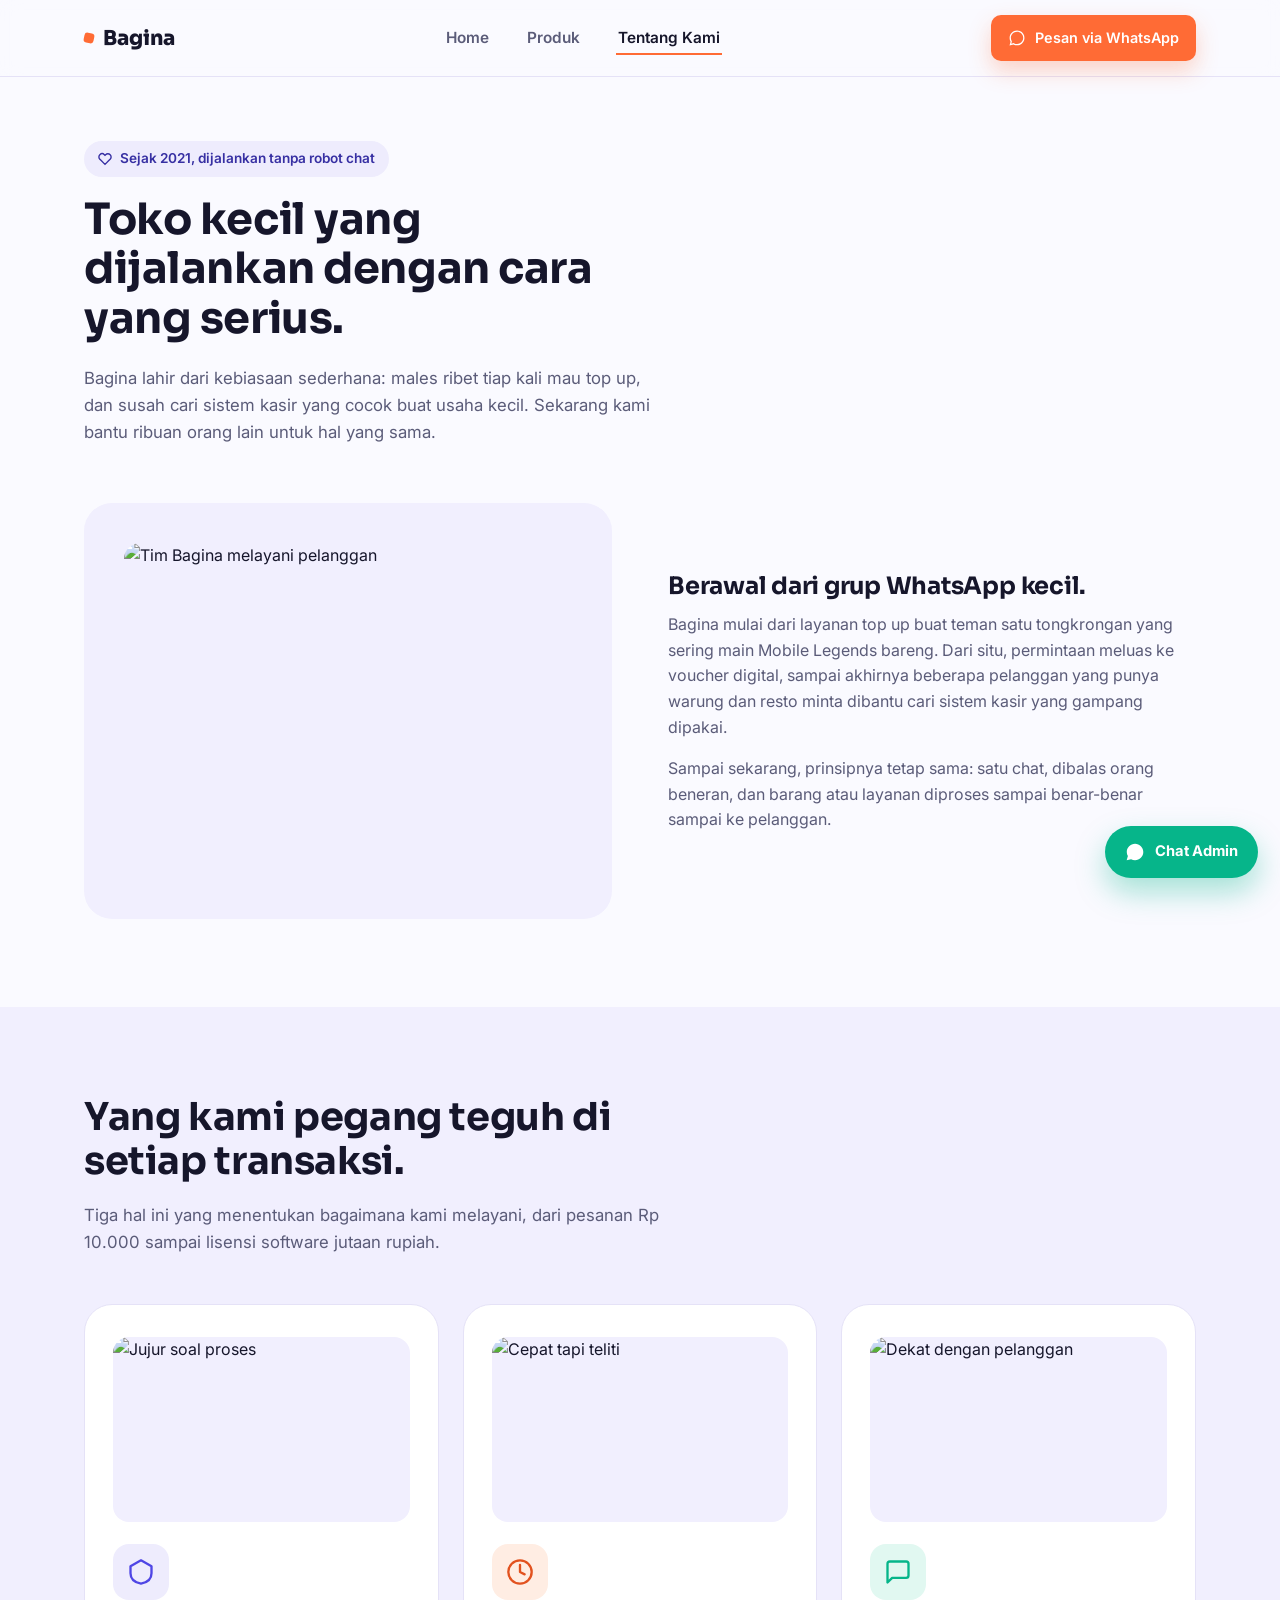
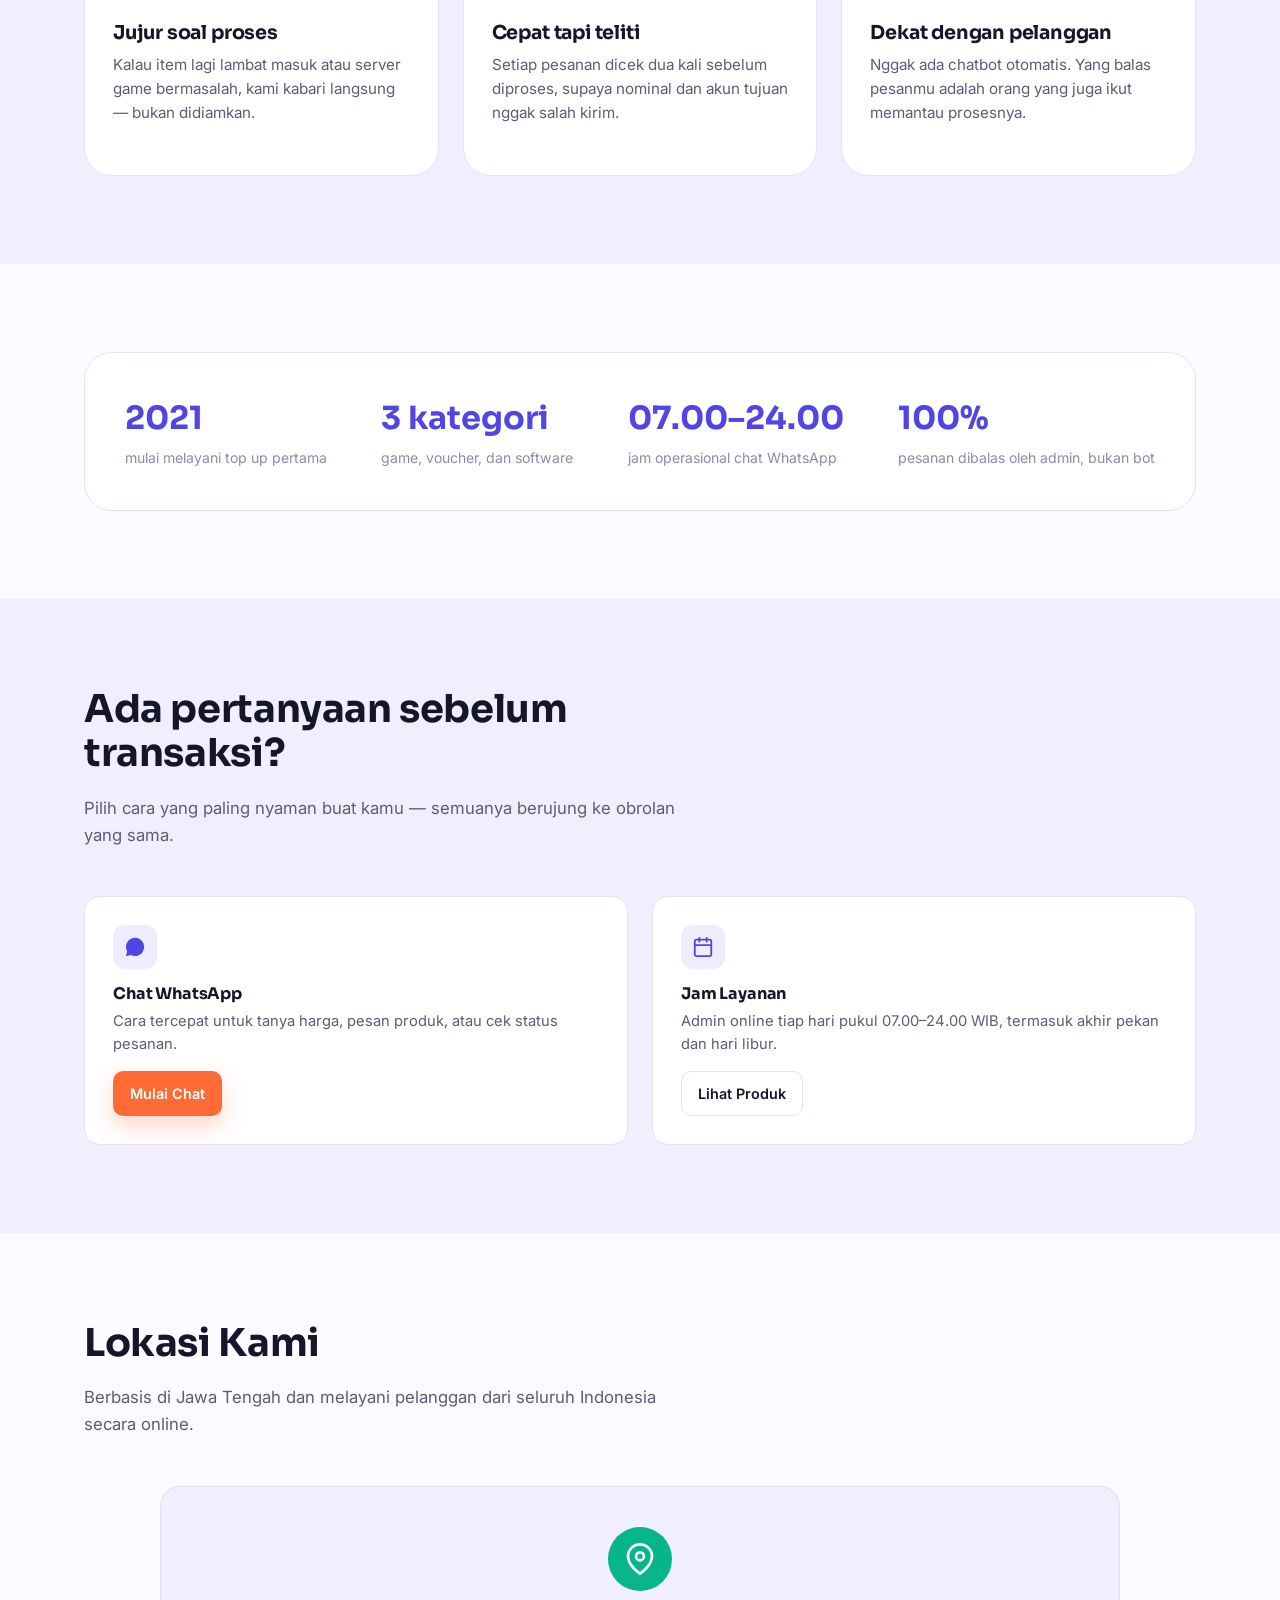
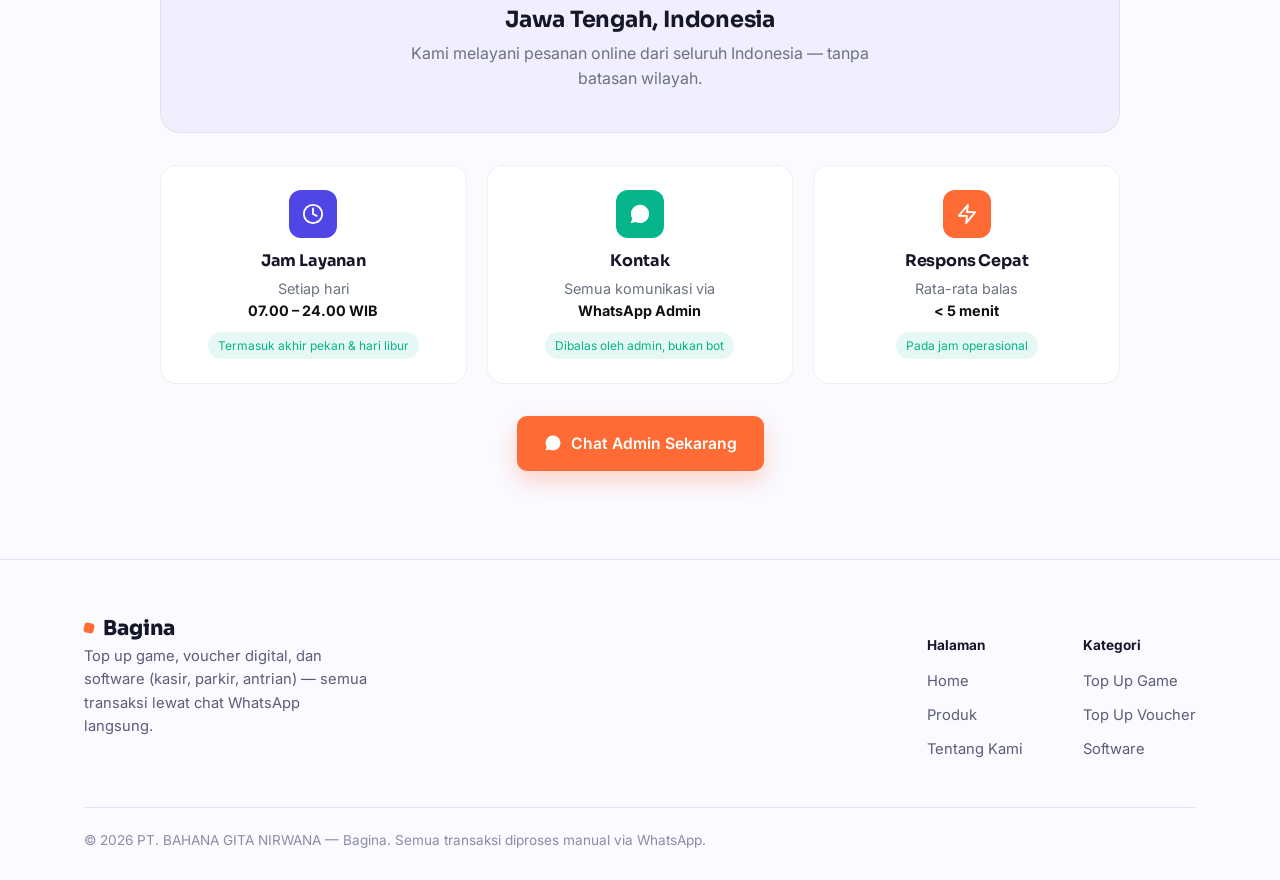
==== about.html @ df0212f3 "revisi produk" ====
<!doctype html>
<html lang="id">
  <head>
    <meta charset="UTF-8" />
    <meta name="viewport" content="width=device-width, initial-scale=1.0" />
    <title>Tentang Kami — Bagina</title>
    <meta
      name="description"
      content="Kenali Bagina, toko digital untuk top up game, voucher, dan software (kasir, parkir, antrian) dengan layanan langsung via WhatsApp."
    />
    <link rel="stylesheet" href="style.css" />
  </head>
  <body>
    <nav class="navbar">
      <div class="container">
        <a href="index.html" class="logo"><span class="dot"></span>Bagina</a>
        <button class="nav-toggle" aria-label="Buka menu">
          <svg
            viewBox="0 0 24 24"
            fill="none"
            stroke="currentColor"
            stroke-width="2"
            stroke-linecap="round"
          >
            <line x1="3" y1="6" x2="21" y2="6"></line>
            <line x1="3" y1="12" x2="21" y2="12"></line>
            <line x1="3" y1="18" x2="21" y2="18"></line>
          </svg>
        </button>
        <ul class="nav-links">
          <li><a href="index.html" data-page="index.html">Home</a></li>
          <li><a href="produk.html" data-page="produk.html">Produk</a></li>
          <li>
            <a href="about.html" data-page="about.html" class="active"
              >Tentang Kami</a
            >
          </li>
        </ul>
        <div class="nav-right">
          <a href="#" data-wa-general class="btn btn-accent btn-sm">
            <svg viewBox="0 0 24 24" fill="currentColor">
              <path
                d="M12.04 2C6.58 2 2.13 6.45 2.13 11.91c0 1.75.46 3.45 1.32 4.95L2 22l5.29-1.39a9.87 9.87 0 0 0 4.75 1.21h.01c5.46 0 9.9-4.45 9.9-9.91C21.96 6.45 17.5 2 12.04 2zm0 18.06a8.2 8.2 0 0 1-4.19-1.15l-.3-.18-3.13.82.84-3.06-.2-.31a8.18 8.18 0 0 1-1.26-4.37c0-4.53 3.7-8.22 8.25-8.22 2.2 0 4.27.86 5.83 2.42a8.18 8.18 0 0 1 2.41 5.81c0 4.53-3.7 8.24-8.25 8.24z"
              />
            </svg>
            <span class="long">Pesan via WhatsApp</span>
          </a>
        </div>
      </div>
    </nav>

    <header class="page-header">
      <div class="container">
        <span class="pill-tag">
          <svg
            viewBox="0 0 24 24"
            fill="none"
            stroke="currentColor"
            stroke-width="2.4"
            stroke-linecap="round"
          >
            <path
              d="M20.84 4.61a5.5 5.5 0 0 0-7.78 0L12 5.67l-1.06-1.06a5.5 5.5 0 0 0-7.78 7.78l1.06 1.06L12 21.23l7.78-7.78 1.06-1.06a5.5 5.5 0 0 0 0-7.78z"
            ></path>
          </svg>
          Sejak 2021, dijalankan tanpa robot chat
        </span>
        <h1>Toko kecil yang dijalankan dengan cara yang serius.</h1>
        <p>
          Bagina lahir dari kebiasaan sederhana: males ribet tiap kali mau top
          up, dan susah cari sistem kasir yang cocok buat usaha kecil. Sekarang
          kami bantu ribuan orang lain untuk hal yang sama.
        </p>
      </div>
    </header>

    <section style="padding-top: 0">
      <div class="container">
        <div class="story-grid">
          <div class="story-art">
            <img
              class="story-photo"
              src="https://images.unsplash.com/photo-1556761175-b413da4baf72?w=900&q=80&auto=format&fit=crop"
              alt="Tim Bagina melayani pelanggan"
              loading="lazy"
            />
          </div>
          <div>
            <h2>Berawal dari grup WhatsApp kecil.</h2>
            <p>
              Bagina mulai dari layanan top up buat teman satu tongkrongan yang
              sering main Mobile Legends bareng. Dari situ, permintaan meluas ke
              voucher digital, sampai akhirnya beberapa pelanggan yang punya
              warung dan resto minta dibantu cari sistem kasir yang gampang
              dipakai.
            </p>
            <p>
              Sampai sekarang, prinsipnya tetap sama: satu chat, dibalas orang
              beneran, dan barang atau layanan diproses sampai benar-benar
              sampai ke pelanggan.
            </p>
          </div>
        </div>
      </div>
    </section>

    <section style="background: var(--bg-alt)">
      <div class="container">
        <div class="section-head">
          <h2>Yang kami pegang teguh di setiap transaksi.</h2>
          <p>
            Tiga hal ini yang menentukan bagaimana kami melayani, dari pesanan
            Rp 10.000 sampai lisensi software jutaan rupiah.
          </p>
        </div>
        <div class="value-grid">
          <div class="cat-card">
            <div class="cat-image">
              <img
                src="https://images.unsplash.com/photo-1521737711867-e3b97375f902?w=600&q=80&auto=format&fit=crop"
                alt="Jujur soal proses"
                loading="lazy"
              />
            </div>
            <div class="cat-icon i-game">
              <svg
                viewBox="0 0 24 24"
                fill="none"
                stroke="currentColor"
                stroke-width="2"
                stroke-linecap="round"
                stroke-linejoin="round"
              >
                <path d="M12 2 3 7v6c0 5 4 8 9 9 5-1 9-4 9-9V7z"></path>
              </svg>
            </div>
            <h3>Jujur soal proses</h3>
            <p>
              Kalau item lagi lambat masuk atau server game bermasalah, kami
              kabari langsung — bukan didiamkan.
            </p>
          </div>
          <div class="cat-card">
            <div class="cat-image">
              <img
                src="https://images.unsplash.com/photo-1552664730-d307ca884978?w=600&q=80&auto=format&fit=crop"
                alt="Cepat tapi teliti"
                loading="lazy"
              />
            </div>
            <div class="cat-icon i-voucher">
              <svg
                viewBox="0 0 24 24"
                fill="none"
                stroke="currentColor"
                stroke-width="2"
                stroke-linecap="round"
                stroke-linejoin="round"
              >
                <circle cx="12" cy="12" r="10"></circle>
                <polyline points="12 6 12 12 16 14"></polyline>
              </svg>
            </div>
            <h3>Cepat tapi teliti</h3>
            <p>
              Setiap pesanan dicek dua kali sebelum diproses, supaya nominal dan
              akun tujuan nggak salah kirim.
            </p>
          </div>
          <div class="cat-card">
            <div class="cat-image">
              <img
                src="https://images.unsplash.com/photo-1556761175-b413da4baf72?w=600&q=80&auto=format&fit=crop"
                alt="Dekat dengan pelanggan"
                loading="lazy"
              />
            </div>
            <div class="cat-icon i-kasir">
              <svg
                viewBox="0 0 24 24"
                fill="none"
                stroke="currentColor"
                stroke-width="2"
                stroke-linecap="round"
                stroke-linejoin="round"
              >
                <path
                  d="M21 15a2 2 0 0 1-2 2H7l-4 4V5a2 2 0 0 1 2-2h14a2 2 0 0 1 2 2z"
                ></path>
              </svg>
            </div>
            <h3>Dekat dengan pelanggan</h3>
            <p>
              Nggak ada chatbot otomatis. Yang balas pesanmu adalah orang yang
              juga ikut memantau prosesnya.
            </p>
          </div>
        </div>
      </div>
    </section>

    <section>
      <div class="container">
        <div class="stat-row">
          <div class="stat-item">
            <strong>2021</strong>
            <span>mulai melayani top up pertama</span>
          </div>
          <div class="stat-item">
            <strong>3 kategori</strong>
            <span>game, voucher, dan software</span>
          </div>
          <div class="stat-item">
            <strong>07.00–24.00</strong>
            <span>jam operasional chat WhatsApp</span>
          </div>
          <div class="stat-item">
            <strong>100%</strong>
            <span>pesanan dibalas oleh admin, bukan bot</span>
          </div>
        </div>
      </div>
    </section>

    <section style="background: var(--bg-alt)">
      <div class="container">
        <div class="section-head">
          <h2>Ada pertanyaan sebelum transaksi?</h2>
          <p>
            Pilih cara yang paling nyaman buat kamu — semuanya berujung ke
            obrolan yang sama.
          </p>
        </div>
        <div class="contact-grid">
          <div class="contact-card">
            <div class="cc-icon">
              <svg viewBox="0 0 24 24" fill="currentColor">
                <path
                  d="M12.04 2C6.58 2 2.13 6.45 2.13 11.91c0 1.75.46 3.45 1.32 4.95L2 22l5.29-1.39a9.87 9.87 0 0 0 4.75 1.21h.01c5.46 0 9.9-4.45 9.9-9.91C21.96 6.45 17.5 2 12.04 2z"
                />
              </svg>
            </div>
            <h4>Chat WhatsApp</h4>
            <p>
              Cara tercepat untuk tanya harga, pesan produk, atau cek status
              pesanan.
            </p>
            <a href="#" data-wa-general class="btn btn-accent btn-sm"
              >Mulai Chat</a
            >
          </div>
          <div class="contact-card">
            <div class="cc-icon">
              <svg
                viewBox="0 0 24 24"
                fill="none"
                stroke="currentColor"
                stroke-width="2"
                stroke-linecap="round"
                stroke-linejoin="round"
              >
                <rect x="3" y="4" width="18" height="18" rx="2"></rect>
                <line x1="16" y1="2" x2="16" y2="6"></line>
                <line x1="8" y1="2" x2="8" y2="6"></line>
                <line x1="3" y1="10" x2="21" y2="10"></line>
              </svg>
            </div>
            <h4>Jam Layanan</h4>
            <p>
              Admin online tiap hari pukul 07.00–24.00 WIB, termasuk akhir pekan
              dan hari libur.
            </p>
            <a href="produk.html" class="btn btn-ghost btn-sm">Lihat Produk</a>
          </div>
        </div>
      </div>
    </section>

    <!-- LOKASI -->
       <!-- LOKASI -->
    <section>
      <div class="container">
        <div class="section-head">
          <h2>Lokasi Kami</h2>
          <p>
            Berbasis di Jawa Tengah dan melayani pelanggan dari seluruh
            Indonesia secara online.
          </p>
        </div>

        <div class="location-simple">
          <div class="loc-hero">
            <div class="loc-hero-icon">
              <svg
                viewBox="0 0 24 24"
                fill="none"
                stroke="currentColor"
                stroke-width="2"
                stroke-linecap="round"
                stroke-linejoin="round"
              >
                <path d="M21 10c0 7-9 13-9 13s-9-6-9-13a9 9 0 0 1 18 0z"></path>
                <circle cx="12" cy="10" r="3"></circle>
              </svg>
            </div>
            <h3>Jawa Tengah, Indonesia</h3>
            <p>
              Kami melayani pesanan online dari seluruh Indonesia — tanpa
              batasan wilayah.
            </p>
          </div>

          <div class="loc-cards">
            <div class="loc-card">
              <div class="loc-card-icon i-time">
                <svg
                  viewBox="0 0 24 24"
                  fill="none"
                  stroke="currentColor"
                  stroke-width="2"
                  stroke-linecap="round"
                  stroke-linejoin="round"
                >
                  <circle cx="12" cy="12" r="10"></circle>
                  <polyline points="12 6 12 12 16 14"></polyline>
                </svg>
              </div>
              <h4>Jam Layanan</h4>
              <p>
                Setiap hari<br />
                <strong>07.00 – 24.00 WIB</strong>
              </p>
              <span class="loc-note">Termasuk akhir pekan & hari libur</span>
            </div>

            <div class="loc-card">
              <div class="loc-card-icon i-wa">
                <svg viewBox="0 0 24 24" fill="currentColor">
                  <path
                    d="M12.04 2C6.58 2 2.13 6.45 2.13 11.91c0 1.75.46 3.45 1.32 4.95L2 22l5.29-1.39a9.87 9.87 0 0 0 4.75 1.21h.01c5.46 0 9.9-4.45 9.9-9.91C21.96 6.45 17.5 2 12.04 2z"
                  />
                </svg>
              </div>
              <h4>Kontak</h4>
              <p>
                Semua komunikasi via<br />
                <strong>WhatsApp Admin</strong>
              </p>
              <span class="loc-note">Dibalas oleh admin, bukan bot</span>
            </div>

            <div class="loc-card">
              <div class="loc-card-icon i-fast">
                <svg
                  viewBox="0 0 24 24"
                  fill="none"
                  stroke="currentColor"
                  stroke-width="2"
                  stroke-linecap="round"
                  stroke-linejoin="round"
                >
                  <polygon points="13 2 3 14 12 14 11 22 21 10 12 10 13 2"></polygon>
                </svg>
              </div>
              <h4>Respons Cepat</h4>
              <p>
                Rata-rata balas<br />
                <strong>&lt; 5 menit</strong>
              </p>
              <span class="loc-note">Pada jam operasional</span>
            </div>
          </div>

          <div class="loc-cta">
            <a href="#" data-wa-general class="btn btn-accent">
              <svg viewBox="0 0 24 24" fill="currentColor">
                <path
                  d="M12.04 2C6.58 2 2.13 6.45 2.13 11.91c0 1.75.46 3.45 1.32 4.95L2 22l5.29-1.39a9.87 9.87 0 0 0 4.75 1.21h.01c5.46 0 9.9-4.45 9.9-9.91C21.96 6.45 17.5 2 12.04 2z"
                />
              </svg>
              Chat Admin Sekarang
            </a>
          </div>
        </div>
      </div>
    </section>
    <footer>
      <div class="container">
        <div class="footer-top">
          <div class="footer-brand">
            <a href="index.html" class="logo"
              ><span class="dot"></span>Bagina</a
            >
            <p>
              Top up game, voucher digital, dan software (kasir, parkir,
              antrian) — semua transaksi lewat chat WhatsApp langsung.
            </p>
          </div>
          <div class="footer-cols">
            <div class="footer-col">
              <h5>Halaman</h5>
              <a href="index.html">Home</a>
              <a href="produk.html">Produk</a>
              <a href="about.html">Tentang Kami</a>
            </div>
            <div class="footer-col">
              <h5>Kategori</h5>
              <a href="produk.html#game">Top Up Game</a>
              <a href="produk.html#voucher">Top Up Voucher</a>
              <a href="produk.html#software">Software</a>
            </div>
          </div>
        </div>
        <div class="footer-bottom">
          <span
            >© 2026 PT. BAHANA GITA NIRWANA — Bagina. Semua transaksi diproses
            manual via WhatsApp.</span
          >
        </div>
      </div>
    </footer>

    <a href="#" data-wa-general class="wa-float">
      <svg viewBox="0 0 24 24" fill="currentColor">
        <path
          d="M12.04 2C6.58 2 2.13 6.45 2.13 11.91c0 1.75.46 3.45 1.32 4.95L2 22l5.29-1.39a9.87 9.87 0 0 0 4.75 1.21h.01c5.46 0 9.9-4.45 9.9-9.91C21.96 6.45 17.5 2 12.04 2z"
        />
      </svg>
      <span>Chat Admin</span>
    </a>

    <script src="script.js"></script>
  </body>
</html>
---- style.css ----
/* =========================================================
   BAGINA — Design System
   Font: Sora (display) + Inter (body)
   ========================================================= */

@import url("https://fonts.googleapis.com/css2?family=Sora:wght@400;600;700;800&family=Inter:wght@400;500;600;700&display=swap");

:root {
  /* colors */
  --bg: #fafaff;
  --bg-alt: #f1effe;
  --surface: #ffffff;
  --border: #e5e2f7;
  --ink: #16162b;
  --ink-soft: #5b5c79;
  --ink-faint: #8b8ca8;

  --primary: #4f46e5;
  --primary-dark: #3730a3;
  --primary-tint: #eeecfd;

  --accent: #ff6b35; /* orange — CTA / gaming energy */
  --accent-dark: #e2521f;
  --accent-tint: #ffede3;

  --mint: #06b58a; /* kasir / trust */
  --mint-tint: #e1f8f1;

  --yellow: #ffc93c; /* small highlight accent */

  --radius-s: 10px;
  --radius-m: 16px;
  --radius-l: 28px;

  --shadow-sm:
    0 1px 2px rgba(22, 22, 43, 0.06), 0 1px 1px rgba(22, 22, 43, 0.04);
  --shadow-md: 0 12px 28px rgba(38, 32, 109, 0.1);
  --shadow-lg: 0 24px 48px rgba(38, 32, 109, 0.14);

  --container: 1160px;
}

*,
*::before,
*::after {
  box-sizing: border-box;
}
html {
  scroll-behavior: smooth;
}

body {
  margin: 0;
  background: var(--bg);
  color: var(--ink);
  font-family:
    "Inter",
    system-ui,
    -apple-system,
    sans-serif;
  font-size: 16px;
  line-height: 1.6;
  -webkit-font-smoothing: antialiased;
}

h1,
h2,
h3,
h4 {
  font-family: "Sora", "Inter", system-ui, sans-serif;
  color: var(--ink);
  line-height: 1.15;
  margin: 0 0 0.5em;
  letter-spacing: -0.01em;
}

p {
  margin: 0 0 1em;
  color: var(--ink-soft);
}
a {
  color: inherit;
  text-decoration: none;
}
img {
  max-width: 100%;
  display: block;
}
button {
  font-family: inherit;
  cursor: pointer;
}
ul {
  margin: 0;
  padding: 0;
  list-style: none;
}

.container {
  width: 100%;
  max-width: var(--container);
  margin: 0 auto;
  padding: 0 24px;
}

section {
  padding: 88px 0;
}
@media (max-width: 720px) {
  section {
    padding: 56px 0;
  }
}

.eyebrow-hidden {
  /* intentionally unused: avoid generic all-caps eyebrows */
}

.section-head {
  max-width: 620px;
  margin-bottom: 48px;
}
.section-head h2 {
  font-size: clamp(1.7rem, 3vw, 2.4rem);
}
.section-head p {
  font-size: 1.05rem;
  margin-bottom: 0;
}

.pill-tag {
  display: inline-flex;
  align-items: center;
  gap: 8px;
  background: var(--primary-tint);
  color: var(--primary-dark);
  font-weight: 600;
  font-size: 0.85rem;
  padding: 7px 14px;
  border-radius: 999px;
  margin-bottom: 18px;
}
.pill-tag svg {
  width: 14px;
  height: 14px;
}

/* ---------- Buttons ---------- */
.btn {
  display: inline-flex;
  align-items: center;
  justify-content: center;
  gap: 9px;
  padding: 14px 26px;
  border-radius: var(--radius-s);
  font-weight: 600;
  font-size: 0.98rem;
  border: 1px solid transparent;
  transition:
    transform 0.15s ease,
    box-shadow 0.15s ease,
    background-color 0.15s ease,
    border-color 0.15s ease;
  white-space: nowrap;
}
.btn:active {
  transform: translateY(1px);
}
.btn svg {
  width: 18px;
  height: 18px;
  flex-shrink: 0;
}

.btn-accent {
  background: var(--accent);
  color: #fff;
  box-shadow: 0 10px 22px rgba(255, 107, 53, 0.28);
}
.btn-accent:hover {
  background: var(--accent-dark);
  box-shadow: 0 12px 26px rgba(255, 107, 53, 0.36);
}

.btn-primary {
  background: var(--ink);
  color: #fff;
}
.btn-primary:hover {
  background: var(--primary-dark);
}

.btn-ghost {
  background: transparent;
  color: var(--ink);
  border-color: var(--border);
}
.btn-ghost:hover {
  border-color: var(--ink);
}

.btn-block {
  width: 100%;
}
.btn-sm {
  padding: 10px 16px;
  font-size: 0.9rem;
}

/* ---------- Navbar ---------- */
.navbar {
  position: sticky;
  top: 0;
  z-index: 100;
  background: rgba(250, 250, 255, 0.85);
  backdrop-filter: blur(10px);
  border-bottom: 1px solid var(--border);
}
.navbar .container {
  display: flex;
  align-items: center;
  justify-content: space-between;
  height: 76px;
}
.logo {
  display: flex;
  align-items: center;
  gap: 9px;
  font-family: "Sora", sans-serif;
  font-weight: 800;
  font-size: 1.28rem;
  color: var(--ink);
}
.logo .dot {
  width: 10px;
  height: 10px;
  border-radius: 3px;
  background: var(--accent);
  display: inline-block;
  transform: rotate(12deg);
}
.nav-links {
  display: flex;
  align-items: center;
  gap: 34px;
}
.nav-links a {
  font-weight: 600;
  font-size: 0.96rem;
  color: var(--ink-soft);
  padding: 6px 2px;
  border-bottom: 2px solid transparent;
  transition:
    color 0.15s ease,
    border-color 0.15s ease;
}
.nav-links a:hover,
.nav-links a.active {
  color: var(--ink);
  border-color: var(--accent);
}
.nav-right {
  display: flex;
  align-items: center;
  gap: 22px;
}
.nav-toggle {
  display: none;
  width: 40px;
  height: 40px;
  border-radius: 10px;
  border: 1px solid var(--border);
  background: var(--surface);
  align-items: center;
  justify-content: center;
}
.nav-toggle svg {
  width: 20px;
  height: 20px;
}

@media (max-width: 860px) {
  .nav-links {
    position: absolute;
    top: 76px;
    left: 0;
    right: 0;
    background: var(--surface);
    border-bottom: 1px solid var(--border);
    flex-direction: column;
    align-items: flex-start;
    gap: 0;
    padding: 6px 24px 18px;
    display: none;
  }
  .nav-links.open {
    display: flex;
  }
  .nav-links a {
    width: 100%;
    padding: 12px 0;
    border-bottom: 1px solid var(--border);
  }
  .nav-links a:last-child {
    border-bottom: none;
  }
  .nav-toggle {
    display: flex;
  }
  .nav-right .btn-accent span.long {
    display: none;
  }
}

/* ---------- Hero ---------- */
.hero {
  padding: 76px 0 60px;
  overflow: hidden;
}
.hero .container {
  display: grid;
  grid-template-columns: 1.05fr 0.95fr;
  gap: 56px;
  align-items: center;
}
.hero h1 {
  font-size: clamp(2.1rem, 4.2vw, 3.4rem);
  max-width: 12ch;
}
.hero p.lead {
  font-size: 1.12rem;
  max-width: 46ch;
  margin-bottom: 30px;
}
.hero-cta {
  display: flex;
  gap: 14px;
  flex-wrap: wrap;
  margin-bottom: 34px;
}
.hero-meta {
  display: flex;
  gap: 28px;
  flex-wrap: wrap;
}
.hero-meta div {
  display: flex;
  flex-direction: column;
}
.hero-meta strong {
  font-family: "Sora", sans-serif;
  font-size: 1.35rem;
  color: var(--ink);
}
.hero-meta span {
  font-size: 0.85rem;
  color: var(--ink-faint);
}

@media (max-width: 900px) {
  .hero .container {
    grid-template-columns: 1fr;
  }
  .hero-art {
    order: -1;
    max-width: 380px;
    margin: 0 auto;
  }
}

/* Hero illustration */
.hero-art {
  position: relative;
}
.hero-art .float-slow {
  animation: floaty 6s ease-in-out infinite;
}
.hero-art .float-slow.delay {
  animation-delay: -3s;
}
@media (prefers-reduced-motion: reduce) {
  .hero-art .float-slow {
    animation: none;
  }
}
@keyframes floaty {
  0%,
  100% {
    transform: translateY(0px);
  }
  50% {
    transform: translateY(-12px);
  }
}

/* ---------- Trust strip ---------- */
.trust-strip {
  padding: 26px 0;
  border-top: 1px solid var(--border);
  border-bottom: 1px solid var(--border);
  background: var(--surface);
}
.trust-strip .container {
  display: flex;
  justify-content: space-between;
  flex-wrap: wrap;
  gap: 18px 40px;
}
.trust-item {
  display: flex;
  align-items: center;
  gap: 10px;
  font-weight: 600;
  font-size: 0.92rem;
  color: var(--ink-soft);
}
.trust-item svg {
  width: 20px;
  height: 20px;
  color: var(--mint);
  flex-shrink: 0;
}

/* ---------- Category cards ---------- */
.cat-grid {
  display: grid;
  grid-template-columns: repeat(3, 1fr);
  gap: 24px;
}
@media (max-width: 900px) {
  .cat-grid {
    grid-template-columns: 1fr;
  }
}

.cat-card {
  background: var(--surface);
  border: 1px solid var(--border);
  border-radius: var(--radius-l);
  padding: 32px 28px;
  transition:
    transform 0.18s ease,
    box-shadow 0.18s ease,
    border-color 0.18s ease;
}
.cat-card:hover {
  transform: translateY(-5px);
  box-shadow: var(--shadow-md);
  border-color: transparent;
}

.cat-icon {
  width: 56px;
  height: 56px;
  border-radius: 16px;
  display: flex;
  align-items: center;
  justify-content: center;
  margin-bottom: 22px;
}
.cat-icon svg {
  width: 28px;
  height: 28px;
}
.cat-icon.i-game {
  background: var(--primary-tint);
  color: var(--primary);
}
.cat-icon.i-voucher {
  background: var(--accent-tint);
  color: var(--accent-dark);
}
.cat-icon.i-kasir {
  background: var(--mint-tint);
  color: var(--mint);
}

.cat-card h3 {
  font-size: 1.2rem;
  margin-bottom: 8px;
}
.cat-card p {
  font-size: 0.95rem;
  margin-bottom: 18px;
}
.cat-card .cat-link {
  display: inline-flex;
  align-items: center;
  gap: 6px;
  font-weight: 700;
  font-size: 0.92rem;
  color: var(--ink);
}
.cat-card .cat-link svg {
  width: 16px;
  height: 16px;
  transition: transform 0.15s ease;
}
.cat-card:hover .cat-link svg {
  transform: translateX(3px);
}

/* ---------- Features ---------- */
.feature-grid {
  display: grid;
  grid-template-columns: repeat(4, 1fr);
  gap: 26px;
}
@media (max-width: 980px) {
  .feature-grid {
    grid-template-columns: repeat(2, 1fr);
  }
}
@media (max-width: 560px) {
  .feature-grid {
    grid-template-columns: 1fr;
  }
}

.feature-item h4 {
  font-size: 1.02rem;
  margin-bottom: 6px;
}
.feature-item p {
  font-size: 0.92rem;
  margin-bottom: 0;
}
.feature-icon {
  width: 44px;
  height: 44px;
  border-radius: 12px;
  background: var(--bg-alt);
  color: var(--primary);
  display: flex;
  align-items: center;
  justify-content: center;
  margin-bottom: 16px;
}
.feature-icon svg {
  width: 22px;
  height: 22px;
}

/* ---------- Testimonial Carousel ---------- */
.carousel-section {
  background: var(--bg-alt);
}
.carousel {
  position: relative;
  max-width: 760px;
  margin: 0 auto;
}
.carousel-track {
  position: relative;
  min-height: 230px;
}
.carousel-slide {
  position: absolute;
  inset: 0;
  opacity: 0;
  transform: translateX(16px);
  transition:
    opacity 0.5s ease,
    transform 0.5s ease;
  pointer-events: none;
}
.carousel-slide.active {
  opacity: 1;
  transform: translateX(0);
  pointer-events: auto;
  position: relative;
}
@media (prefers-reduced-motion: reduce) {
  .carousel-slide {
    transition: none;
  }
}

.testi-card {
  background: var(--surface);
  border-radius: var(--radius-l);
  padding: 40px 44px;
  text-align: center;
  box-shadow: var(--shadow-sm);
}
.testi-quote {
  font-family: "Sora", sans-serif;
  font-size: 1.2rem;
  color: var(--ink);
  margin-bottom: 22px;
}
.testi-name {
  font-weight: 700;
  font-size: 0.95rem;
}
.testi-role {
  font-size: 0.85rem;
  color: var(--ink-faint);
}

.carousel-controls {
  display: flex;
  align-items: center;
  justify-content: center;
  gap: 18px;
  margin-top: 26px;
}
.carousel-arrow {
  width: 38px;
  height: 38px;
  border-radius: 50%;
  border: 1px solid var(--border);
  background: var(--surface);
  display: flex;
  align-items: center;
  justify-content: center;
  transition:
    background-color 0.15s ease,
    border-color 0.15s ease;
}
.carousel-arrow:hover {
  background: var(--ink);
  color: #fff;
  border-color: var(--ink);
}
.carousel-arrow svg {
  width: 16px;
  height: 16px;
}
.carousel-dots {
  display: flex;
  gap: 8px;
}
.carousel-dot {
  width: 8px;
  height: 8px;
  border-radius: 50%;
  background: var(--border);
  border: none;
  padding: 0;
  transition:
    background-color 0.2s ease,
    width 0.2s ease;
}
.carousel-dot.active {
  background: var(--primary);
  width: 22px;
  border-radius: 5px;
}

/* ---------- CTA banner ---------- */
.cta-banner {
  background: var(--ink);
  color: #fff;
  border-radius: var(--radius-l);
  padding: 56px 48px;
  display: flex;
  align-items: center;
  justify-content: space-between;
  gap: 30px;
  flex-wrap: wrap;
}
.cta-banner h2 {
  color: #fff;
  font-size: clamp(1.5rem, 3vw, 2rem);
  max-width: 20ch;
  margin-bottom: 8px;
}
.cta-banner p {
  color: #c6c6de;
  margin-bottom: 0;
  max-width: 40ch;
}

/* ---------- Footer ---------- */
footer {
  border-top: 1px solid var(--border);
  padding: 52px 0 28px;
}
.footer-top {
  display: flex;
  justify-content: space-between;
  gap: 40px;
  flex-wrap: wrap;
  margin-bottom: 36px;
}
.footer-brand p {
  max-width: 32ch;
  font-size: 0.92rem;
}
.footer-cols {
  display: flex;
  gap: 60px;
  flex-wrap: wrap;
}
.footer-col h5 {
  font-size: 0.85rem;
  margin-bottom: 14px;
  color: var(--ink);
}
.footer-col a {
  display: block;
  font-size: 0.92rem;
  color: var(--ink-soft);
  margin-bottom: 10px;
  transition: color 0.15s ease;
}
.footer-col a:hover {
  color: var(--ink);
}
.footer-bottom {
  border-top: 1px solid var(--border);
  padding-top: 22px;
  display: flex;
  justify-content: space-between;
  flex-wrap: wrap;
  gap: 10px;
  font-size: 0.85rem;
  color: var(--ink-faint);
}

/* ---------- Floating WhatsApp button ---------- */
.wa-float {
  position: fixed;
  bottom: 22px;
  right: 22px;
  z-index: 200;
  display: flex;
  align-items: center;
  gap: 10px;
  background: var(--mint);
  color: #fff;
  padding: 14px 20px;
  border-radius: 999px;
  box-shadow: 0 14px 30px rgba(6, 181, 138, 0.35);
  font-weight: 700;
  font-size: 0.92rem;
  transition:
    transform 0.15s ease,
    box-shadow 0.15s ease;
}
.wa-float:hover {
  transform: translateY(-2px);
  box-shadow: 0 18px 34px rgba(6, 181, 138, 0.45);
}
.wa-float svg {
  width: 20px;
  height: 20px;
}
@media (max-width: 560px) {
  .wa-float span {
    display: none;
  }
  .wa-float {
    padding: 14px;
  }
}

/* ---------- Page header (produk & about) ---------- */
.page-header {
  padding: 64px 0 40px;
}
.page-header h1 {
  font-size: clamp(1.9rem, 3.6vw, 2.7rem);
  max-width: 16ch;
}
.page-header p {
  font-size: 1.05rem;
  max-width: 52ch;
}

/* ---------- Product / category tabs (produk.html) ---------- */
.tab-bar {
  display: flex;
  gap: 12px;
  flex-wrap: wrap;
  margin-bottom: 40px;
}
.tab-btn {
  display: flex;
  align-items: center;
  gap: 9px;
  background: var(--surface);
  border: 1px solid var(--border);
  color: var(--ink-soft);
  padding: 12px 20px;
  border-radius: 999px;
  font-weight: 600;
  font-size: 0.94rem;
  transition:
    background-color 0.15s ease,
    color 0.15s ease,
    border-color 0.15s ease;
}
.tab-btn svg {
  width: 17px;
  height: 17px;
}
.tab-btn:hover {
  border-color: var(--ink);
  color: var(--ink);
}
.tab-btn.active {
  background: var(--ink);
  border-color: var(--ink);
  color: #fff;
}

.product-groups {
  position: relative;
}
.product-group {
  display: none;
  animation: fadeIn 0.35s ease;
}
.product-group.active {
  display: block;
}
/* Layout lokasi versi tanpa peta */
.location-grid--simple {
  grid-template-columns: 1fr;
  max-width: 720px;
  margin: 0 auto;
}

.location-grid--simple .location-info {
  width: 100%;
}
/* ===== Lokasi Kami (versi ringkas tanpa peta) ===== */
.location-simple {
  max-width: 960px;
  margin: 0 auto;
}

/* Kartu utama wilayah operasional */
.loc-hero {
  text-align: center;
  padding: 40px 24px;
  background: var(--bg-alt, #f6f8fa);
  border: 1px solid rgba(0, 0, 0, 0.06);
  border-radius: 20px;
  margin-bottom: 32px;
}

.loc-hero-icon {
  width: 64px;
  height: 64px;
  margin: 0 auto 16px;
  display: grid;
  place-items: center;
  border-radius: 50%;
  background: #06b58a;
  color: #fff;
}

.loc-hero-icon svg {
  width: 32px;
  height: 32px;
}

.loc-hero h3 {
  font-size: 1.4rem;
  margin: 0 0 8px;
}

.loc-hero p {
  margin: 0 auto;
  max-width: 480px;
  color: var(--text-soft, #6b7280);
  line-height: 1.6;
}

/* Grid kartu info */
.loc-cards {
  display: grid;
  grid-template-columns: repeat(3, 1fr);
  gap: 20px;
  margin-bottom: 32px;
}

.loc-card {
  background: #fff;
  border: 1px solid rgba(0, 0, 0, 0.06);
  border-radius: 16px;
  padding: 24px 20px;
  text-align: center;
  transition: transform 0.2s ease, box-shadow 0.2s ease;
}

.loc-card:hover {
  transform: translateY(-3px);
  box-shadow: 0 12px 28px rgba(0, 0, 0, 0.06);
}

.loc-card-icon {
  width: 48px;
  height: 48px;
  margin: 0 auto 14px;
  display: grid;
  place-items: center;
  border-radius: 12px;
  color: #fff;
}

.loc-card-icon svg {
  width: 22px;
  height: 22px;
}

.loc-card-icon.i-time {
  background: #4f46e5;
}
.loc-card-icon.i-wa {
  background: #06b58a;
}
.loc-card-icon.i-fast {
  background: #ff6b35;
}

.loc-card h4 {
  margin: 0 0 8px;
  font-size: 1rem;
}

.loc-card p {
  margin: 0 0 10px;
  font-size: 0.9rem;
  line-height: 1.5;
  color: var(--text-soft, #6b7280);
}

.loc-card p strong {
  color: var(--text, #111);
}

.loc-note {
  display: inline-block;
  font-size: 0.75rem;
  padding: 4px 10px;
  border-radius: 999px;
  background: rgba(6, 181, 138, 0.1);
  color: #06b58a;
}

/* Tombol CTA */
.loc-cta {
  text-align: center;
}

/* Responsif */
@media (max-width: 768px) {
  .loc-cards {
    grid-template-columns: 1fr;
  }
  .loc-hero {
    padding: 32px 20px;
  }
}
@keyframes fadeIn {
  from {
    opacity: 0;
    transform: translateY(6px);
  }
  to {
    opacity: 1;
    transform: translateY(0);
  }
}
@media (prefers-reduced-motion: reduce) {
  .product-group {
    animation: none;
  }
}

.group-head {
  margin-bottom: 22px;
}
.group-head h2 {
  font-size: 1.5rem;
  margin-bottom: 6px;
}
.group-head p {
  margin-bottom: 0;
}

.item-grid {
  display: grid;
  grid-template-columns: repeat(3, 1fr);
  gap: 20px;
  margin-bottom: 52px;
}
@media (max-width: 980px) {
  .item-grid {
    grid-template-columns: repeat(2, 1fr);
  }
}
@media (max-width: 620px) {
  .item-grid {
    grid-template-columns: 1fr;
  }
}

.item-card {
  background: var(--surface);
  border: 1px solid var(--border);
  border-radius: var(--radius-m);
  padding: 22px;
  display: flex;
  flex-direction: column;
  transition:
    box-shadow 0.18s ease,
    transform 0.18s ease;
}
.item-card:hover {
  box-shadow: var(--shadow-sm);
  transform: translateY(-3px);
}
.item-card h4 {
  font-size: 1.02rem;
  margin-bottom: 6px;
}
.item-card .item-desc {
  font-size: 0.88rem;
  color: var(--ink-faint);
  margin-bottom: 16px;
}
.item-card .item-price {
  font-family: "Sora", sans-serif;
  font-weight: 700;
  font-size: 1.15rem;
  color: var(--ink);
  margin-bottom: 18px;
}
.item-card .item-price span {
  display: block;
  font-family: "Inter", sans-serif;
  font-weight: 500;
  font-size: 0.78rem;
  color: var(--ink-faint);
}
.item-card .btn {
  margin-top: auto;
}

.item-card.kasir-card {
  grid-column: span 1;
}
.kasir-features {
  margin: 0 0 18px;
  padding: 0;
}
.kasir-features li {
  display: flex;
  gap: 8px;
  align-items: flex-start;
  font-size: 0.87rem;
  color: var(--ink-soft);
  margin-bottom: 7px;
}
.kasir-features li svg {
  width: 15px;
  height: 15px;
  color: var(--mint);
  flex-shrink: 0;
  margin-top: 2px;
}

/* ---------- About page ---------- */
.story-grid {
  display: grid;
  grid-template-columns: 1fr 1fr;
  gap: 56px;
  align-items: center;
}
@media (max-width: 900px) {
  .story-grid {
    grid-template-columns: 1fr;
  }
}
.story-art {
  background: var(--bg-alt);
  border-radius: var(--radius-l);
  padding: 40px;
}

.value-grid {
  display: grid;
  grid-template-columns: repeat(3, 1fr);
  gap: 24px;
}
@media (max-width: 860px) {
  .value-grid {
    grid-template-columns: 1fr 1fr;
  }
}
@media (max-width: 560px) {
  .value-grid {
    grid-template-columns: 1fr;
  }
}

.stat-row {
  display: flex;
  justify-content: space-between;
  flex-wrap: wrap;
  gap: 30px;
  background: var(--surface);
  border: 1px solid var(--border);
  border-radius: var(--radius-l);
  padding: 40px;
}
.stat-item strong {
  display: block;
  font-family: "Sora", sans-serif;
  font-size: 2rem;
  color: var(--primary);
}
.stat-item span {
  font-size: 0.88rem;
  color: var(--ink-faint);
}

.contact-grid {
  display: grid;
  grid-template-columns: 1fr 1fr;
  gap: 24px;
}
@media (max-width: 700px) {
  .contact-grid {
    grid-template-columns: 1fr;
  }
}
.contact-card {
  background: var(--surface);
  border: 1px solid var(--border);
  border-radius: var(--radius-m);
  padding: 28px;
}
.contact-card .cc-icon {
  width: 44px;
  height: 44px;
  border-radius: 12px;
  background: var(--primary-tint);
  color: var(--primary);
  display: flex;
  align-items: center;
  justify-content: center;
  margin-bottom: 16px;
}
.contact-card .cc-icon svg {
  width: 22px;
  height: 22px;
}
.contact-card h4 {
  margin-bottom: 6px;
}
.contact-card p {
  margin-bottom: 14px;
  font-size: 0.92rem;
}

/* focus visibility */
a:focus-visible,
button:focus-visible {
  outline: 2px solid var(--primary);
  outline-offset: 2px;
}

/* =========================================================
   IMAGE ENHANCEMENTS — foto kategori, avatar, banner, cerita
   ========================================================= */

.cat-image {
  border-radius: var(--radius-m);
  overflow: hidden;
  aspect-ratio: 16/10;
  margin-bottom: 22px;
  background: var(--bg-alt);
  position: relative;
}
.cat-image img {
  width: 100%;
  height: 100%;
  object-fit: cover;
  display: block;
  transition: transform 0.5s ease;
}
.cat-card:hover .cat-image img {
  transform: scale(1.06);
}

.testi-avatar {
  width: 68px;
  height: 68px;
  border-radius: 50%;
  object-fit: cover;
  object-position: center top;
  display: block;
  margin: 0 auto 18px;
  border: 3px solid var(--primary-tint);
  box-shadow: 0 6px 16px rgba(38, 32, 109, 0.12);
}

.story-art img.story-photo {
  width: 100%;
  height: 100%;
  border-radius: var(--radius-m);
  object-fit: cover;
  display: block;
  aspect-ratio: 4/3;
}

.page-banner {
  border-radius: var(--radius-l);
  overflow: hidden;
  aspect-ratio: 21/8;
  margin-bottom: 44px;
  background: var(--bg-alt);
  position: relative;
}
.page-banner img {
  width: 100%;
  height: 100%;
  object-fit: cover;
  display: block;
}
@media (max-width: 720px) {
  .page-banner {
    aspect-ratio: 16/9;
    margin-bottom: 32px;
  }
}

/* =========================================================
   PRODUCT ICONS — logo brand di kartu produk
   ========================================================= */

.item-icon {
  width: 64px;
  height: 64px;
  border-radius: 16px;
  background: var(--surface);
  border: 1px solid var(--border);
  display: flex;
  align-items: center;
  justify-content: center;
  padding: 10px;
  margin-bottom: 16px;
  overflow: hidden;
  transition:
    transform 0.25s ease,
    box-shadow 0.25s ease,
    border-color 0.25s ease;
}
.item-icon img {
  width: 100%;
  height: 100%;
  object-fit: contain;
  display: block;
}
.item-card:hover .item-icon {
  transform: translateY(-2px) scale(1.05);
  box-shadow: var(--shadow-sm);
  border-color: transparent;
}

/* =========================================================
   LOCATION — alamat kantor & peta
   ========================================================= */

.location-grid {
  display: grid;
  grid-template-columns: 1fr 1.15fr;
  gap: 28px;
  align-items: stretch;
}
@media (max-width: 900px) {
  .location-grid {
    grid-template-columns: 1fr;
  }
}

.location-info {
  display: flex;
  flex-direction: column;
  gap: 22px;
}

.loc-item {
  display: flex;
  gap: 16px;
  align-items: flex-start;
}
.loc-icon {
  width: 44px;
  height: 44px;
  flex-shrink: 0;
  border-radius: 12px;
  background: var(--primary-tint);
  color: var(--primary);
  display: flex;
  align-items: center;
  justify-content: center;
}
.loc-icon svg {
  width: 22px;
  height: 22px;
}
.loc-item h4 {
  font-size: 0.98rem;
  margin: 0 0 6px;
}
.loc-item p {
  font-size: 0.9rem;
  margin: 0;
  color: var(--ink-soft);
  line-height: 1.6;
}

.location-info .btn {
  align-self: flex-start;
  margin-top: 8px;
}

.location-map {
  border-radius: var(--radius-l);
  overflow: hidden;
  border: 1px solid var(--border);
  min-height: 420px;
  background: var(--bg-alt);
}
.location-map iframe {
  display: block;
  width: 100%;
  height: 100%;
  min-height: 420px;
  border: 0;
}
@media (max-width: 900px) {
  .location-map {
    min-height: 320px;
  }
  .location-map iframe {
    min-height: 320px;
  }
}
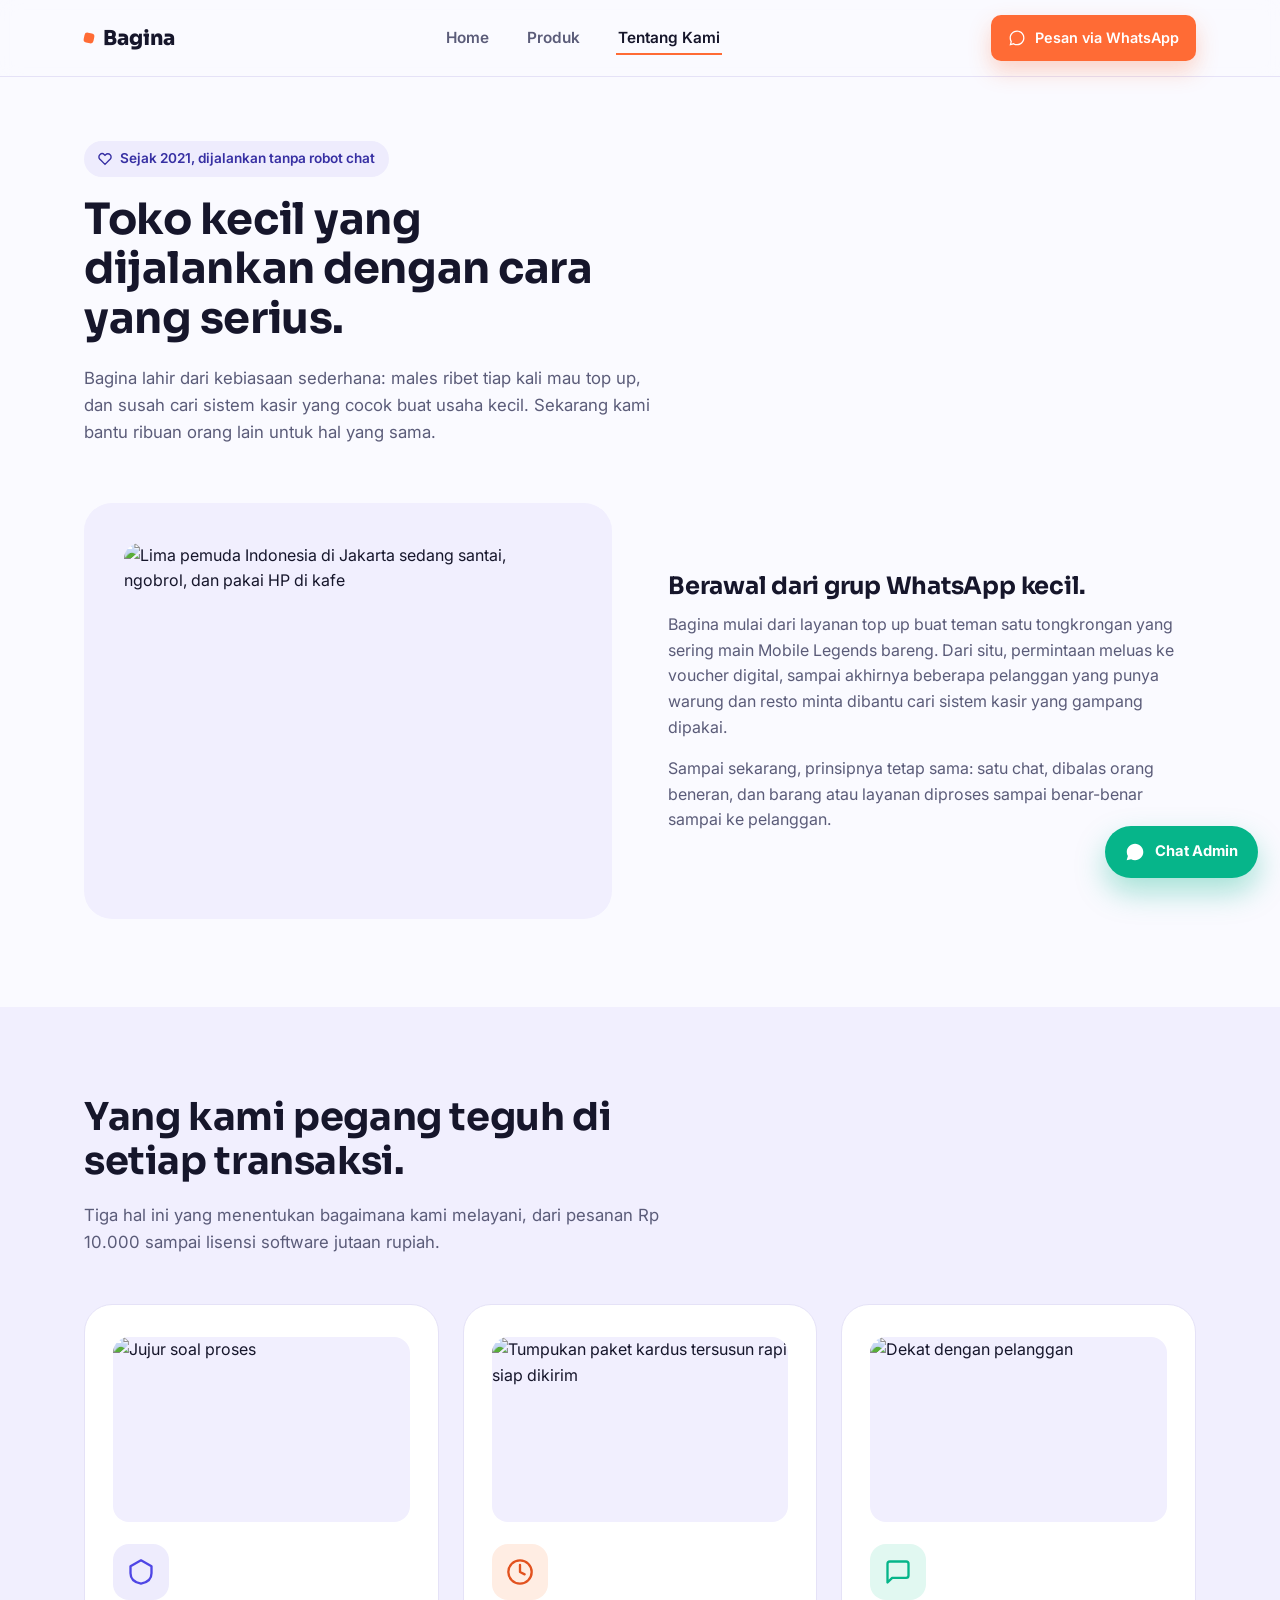
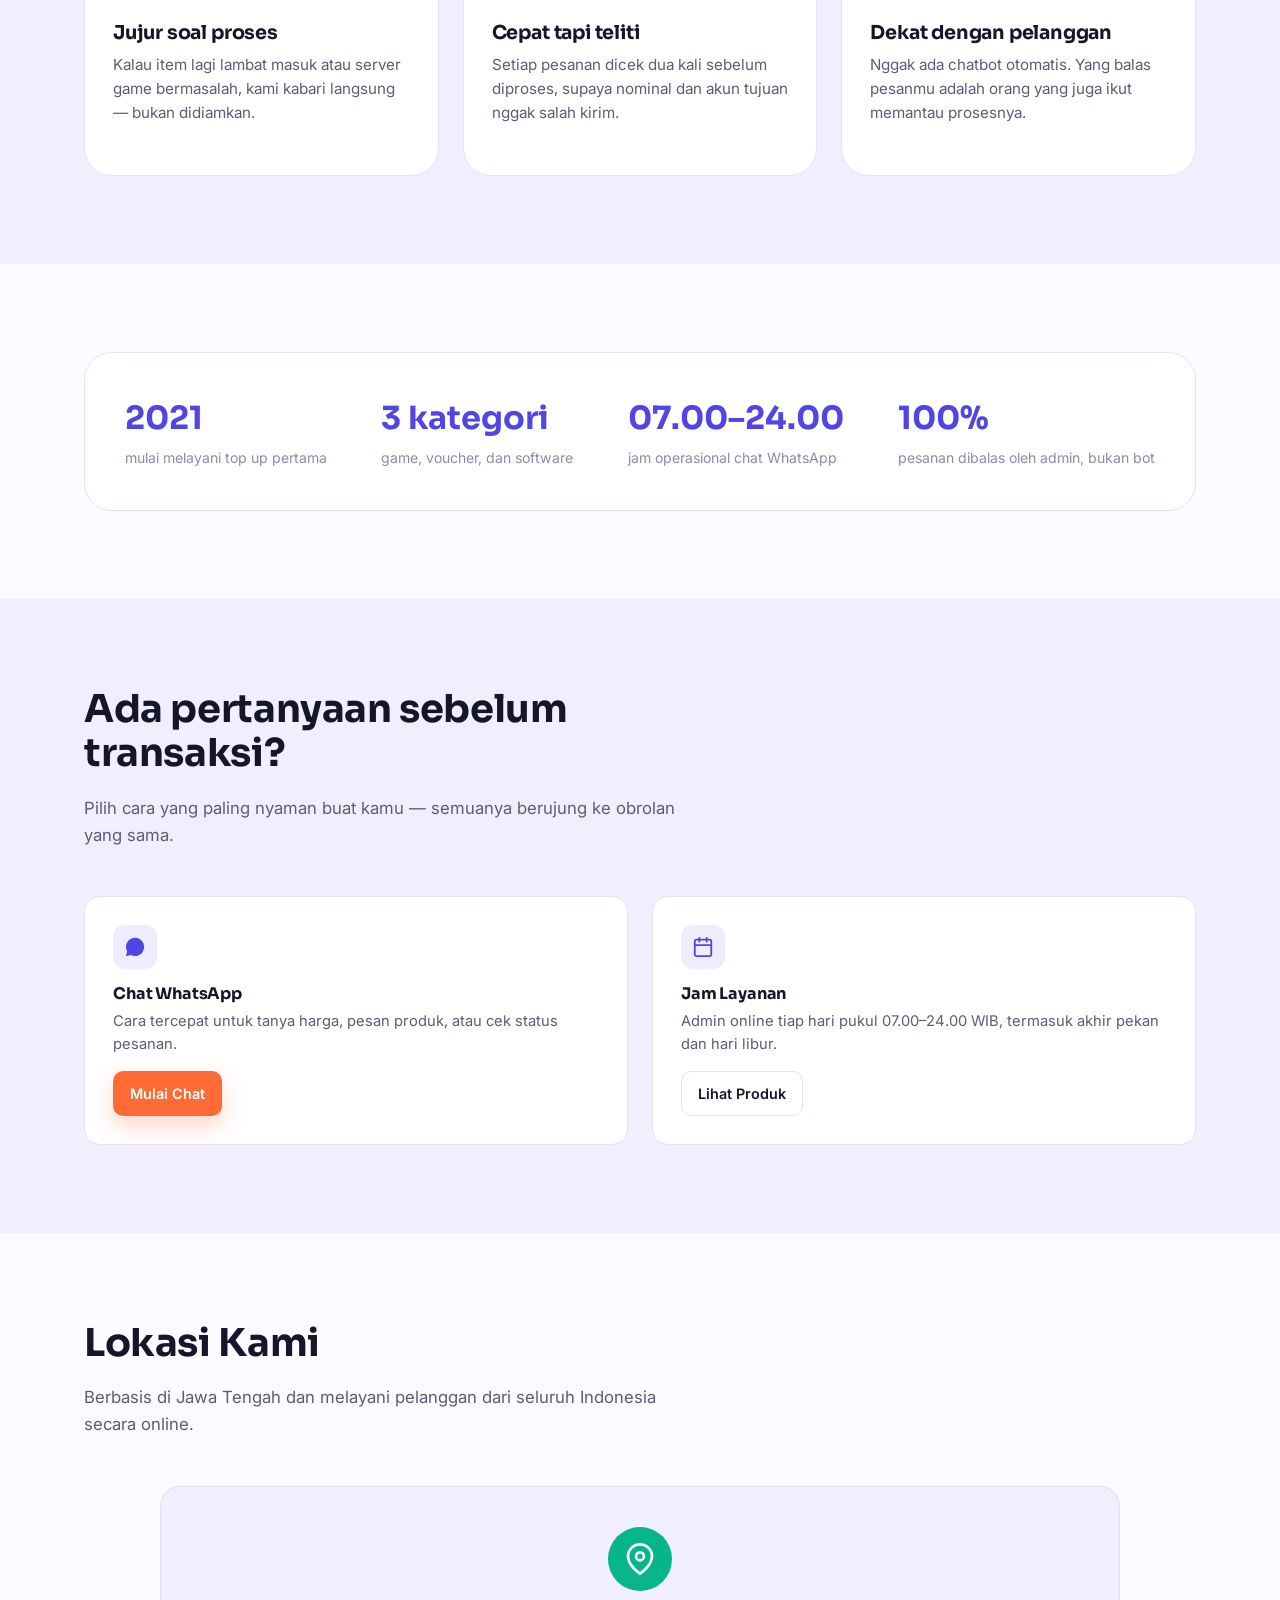
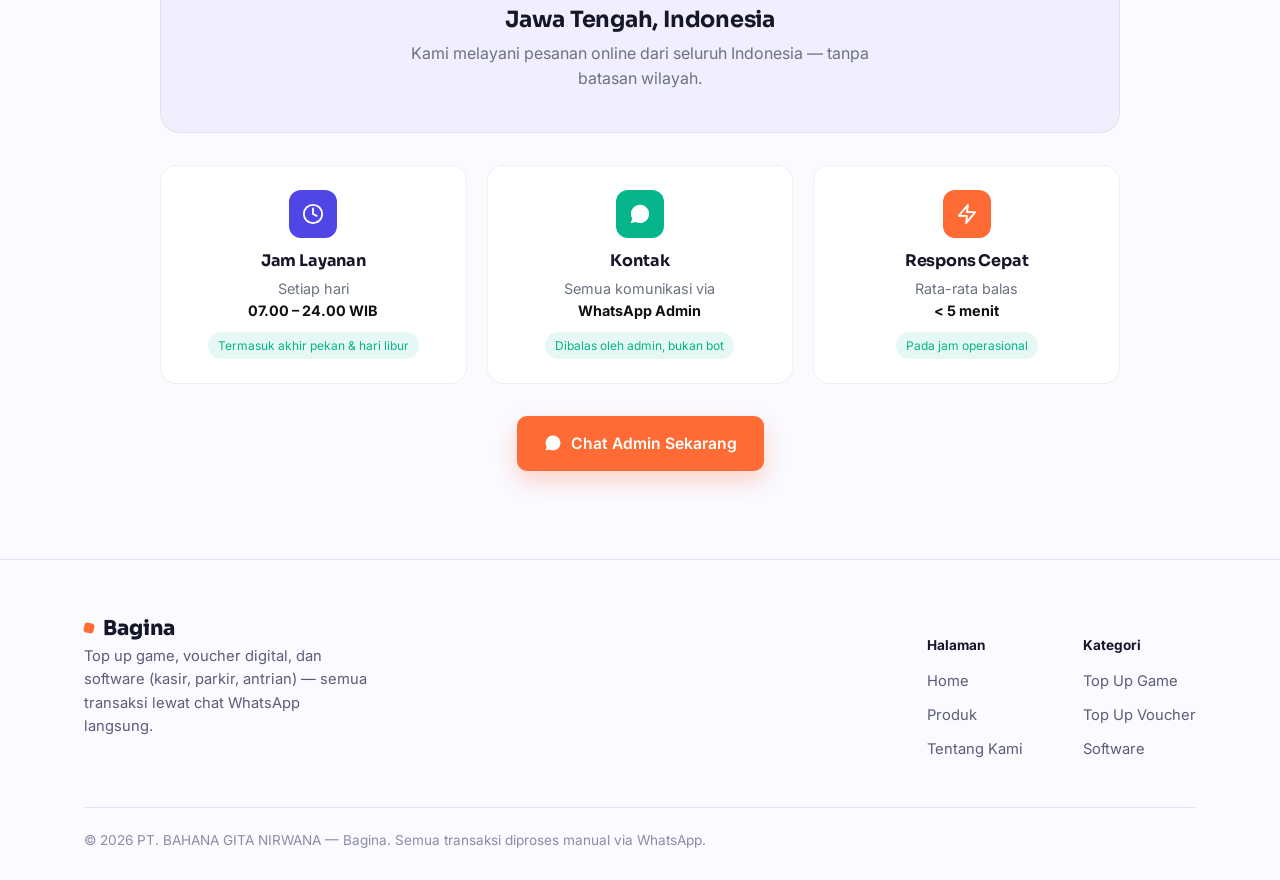
==== commit f96b1aa8: "change photo" ====
--- a/about.html
+++ b/about.html
@@ -80,8 +80,8 @@
           <div class="story-art">
             <img
               class="story-photo"
-              src="https://images.unsplash.com/photo-1556761175-b413da4baf72?w=900&q=80&auto=format&fit=crop"
-              alt="Tim Bagina melayani pelanggan"
+              src="https://images.pexels.com/photos/1036804/pexels-photo-1036804.jpeg?auto=compress&cs=tinysrgb&w=900"
+              alt="Lima pemuda Indonesia di Jakarta sedang santai, ngobrol, dan pakai HP di kafe"
               loading="lazy"
             />
           </div>
@@ -117,7 +117,7 @@
           <div class="cat-card">
             <div class="cat-image">
               <img
-                src="https://images.unsplash.com/photo-1521737711867-e3b97375f902?w=600&q=80&auto=format&fit=crop"
+                src="https://images.pexels.com/photos/31679224/pexels-photo-31679224.jpeg?auto=compress&cs=tinysrgb&w=600"
                 alt="Jujur soal proses"
                 loading="lazy"
               />
@@ -143,8 +143,8 @@
           <div class="cat-card">
             <div class="cat-image">
               <img
-                src="https://images.unsplash.com/photo-1552664730-d307ca884978?w=600&q=80&auto=format&fit=crop"
-                alt="Cepat tapi teliti"
+                src="https://images.pexels.com/photos/11412596/pexels-photo-11412596.jpeg?auto=compress&cs=tinysrgb&w=600"
+                alt="Tumpukan paket kardus tersusun rapi siap dikirim"
                 loading="lazy"
               />
             </div>
@@ -170,7 +170,7 @@
           <div class="cat-card">
             <div class="cat-image">
               <img
-                src="https://images.unsplash.com/photo-1556761175-b413da4baf72?w=600&q=80&auto=format&fit=crop"
+                src="https://images.pexels.com/photos/30325922/pexels-photo-30325922.jpeg?auto=compress&cs=tinysrgb&w=600"
                 alt="Dekat dengan pelanggan"
                 loading="lazy"
               />
@@ -277,7 +277,6 @@
     </section>
 
     <!-- LOKASI -->
-       <!-- LOKASI -->
     <section>
       <div class="container">
         <div class="section-head">
@@ -359,7 +358,9 @@
                   stroke-linecap="round"
                   stroke-linejoin="round"
                 >
-                  <polygon points="13 2 3 14 12 14 11 22 21 10 12 10 13 2"></polygon>
+                  <polygon
+                    points="13 2 3 14 12 14 11 22 21 10 12 10 13 2"
+                  ></polygon>
                 </svg>
               </div>
               <h4>Respons Cepat</h4>
@@ -431,4 +432,4 @@
 
     <script src="script.js"></script>
   </body>
-</html>+</html>
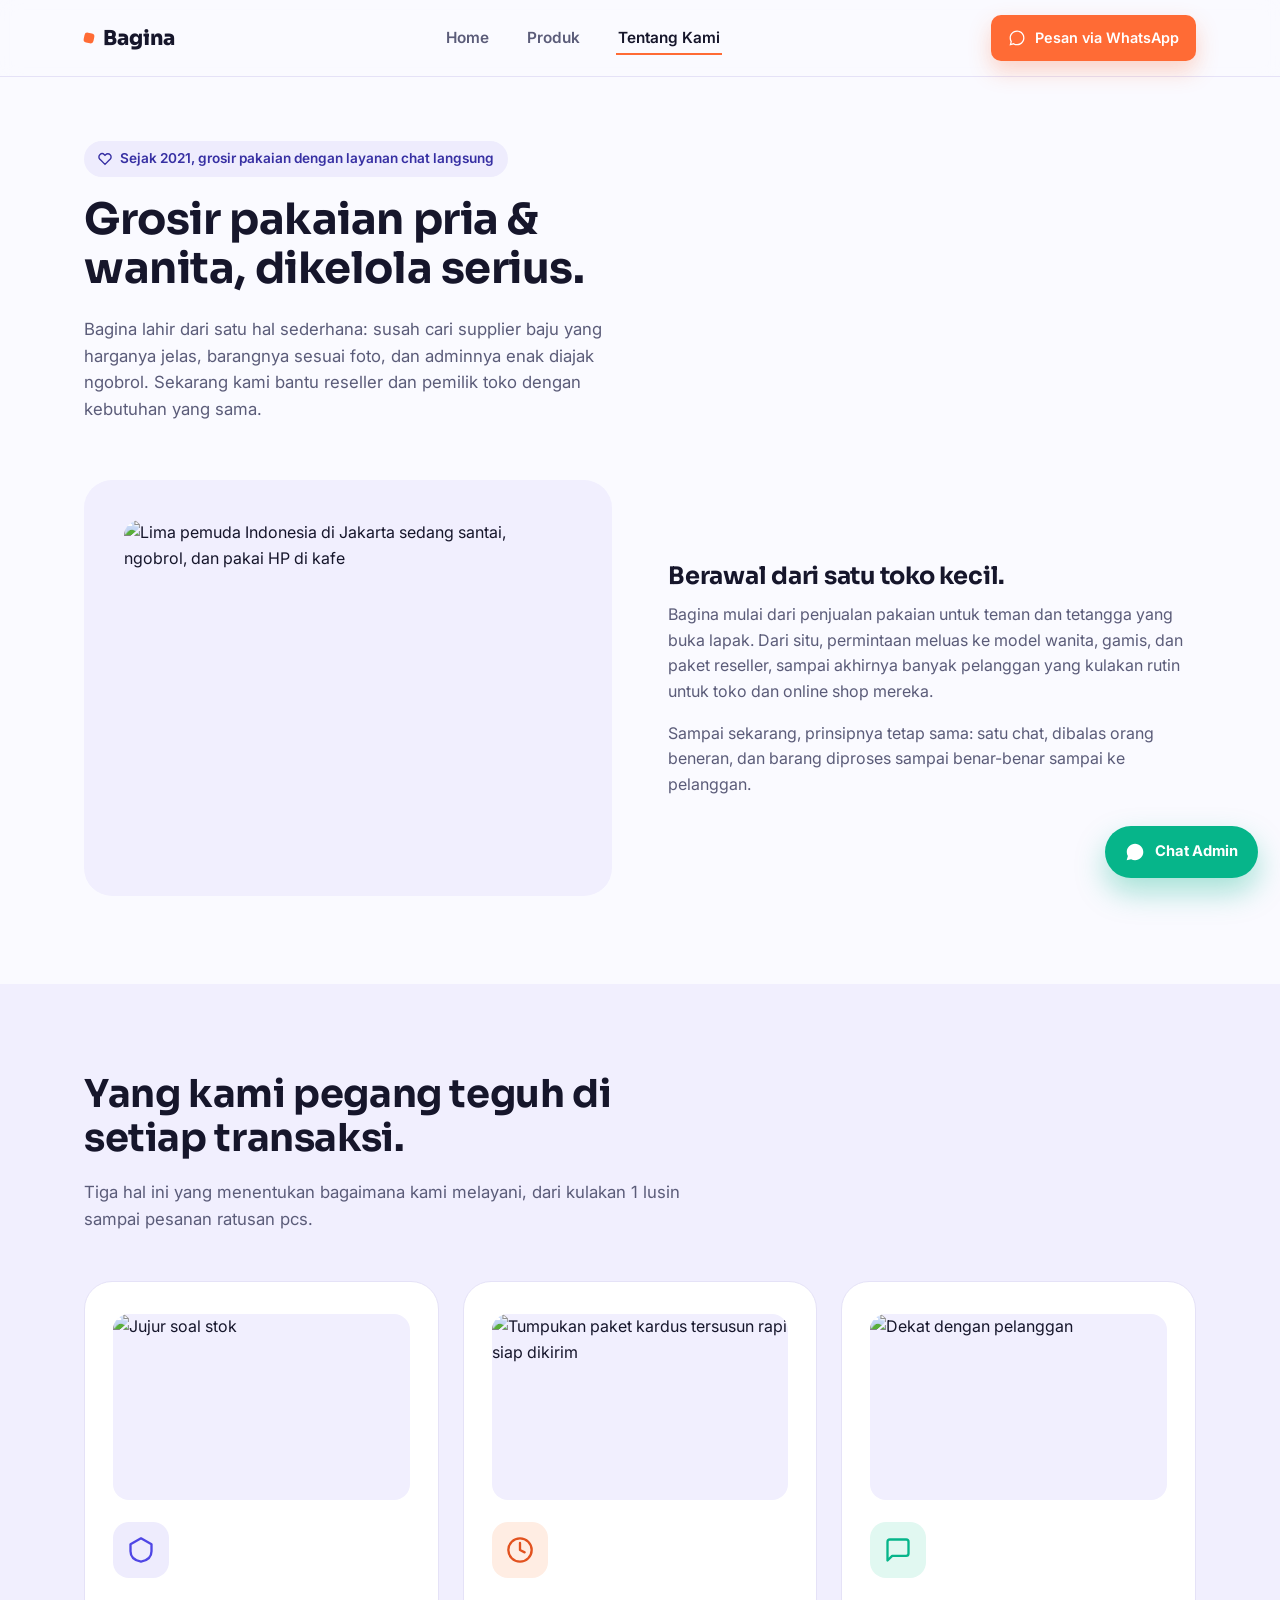
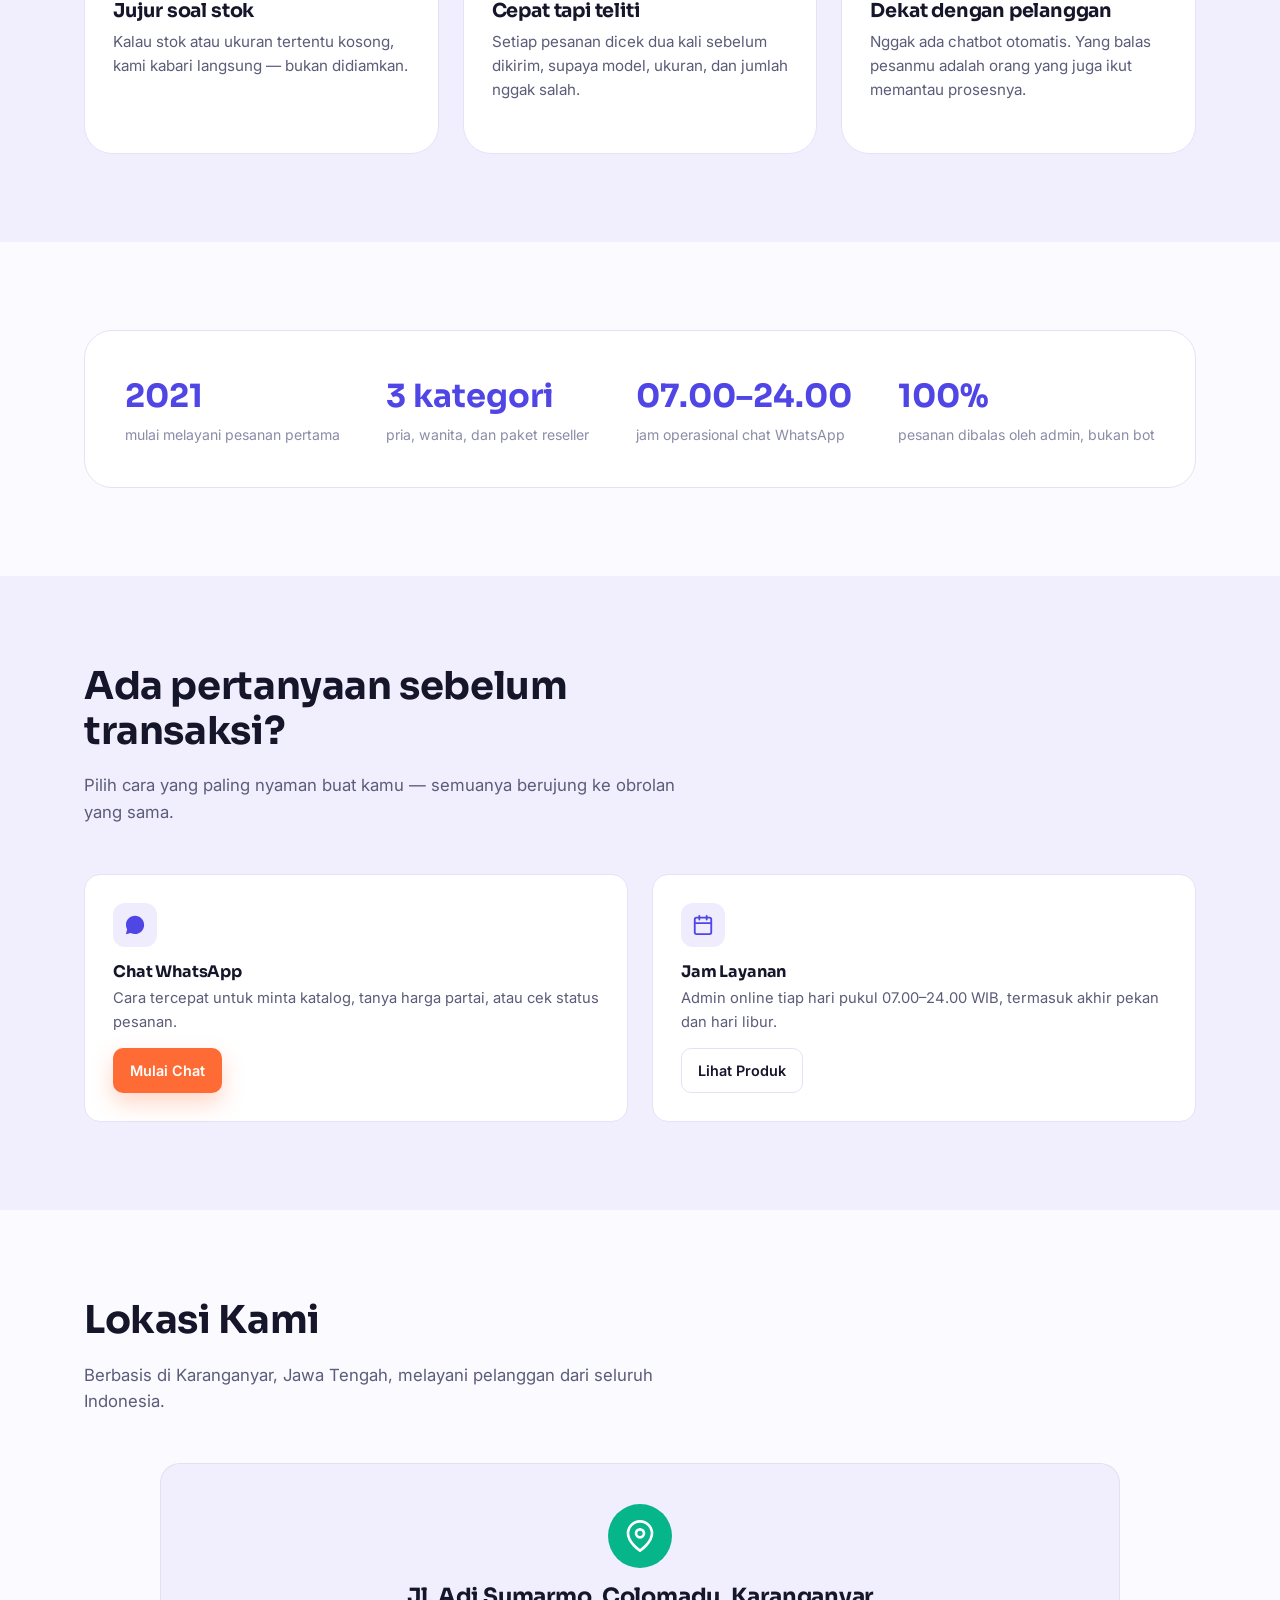
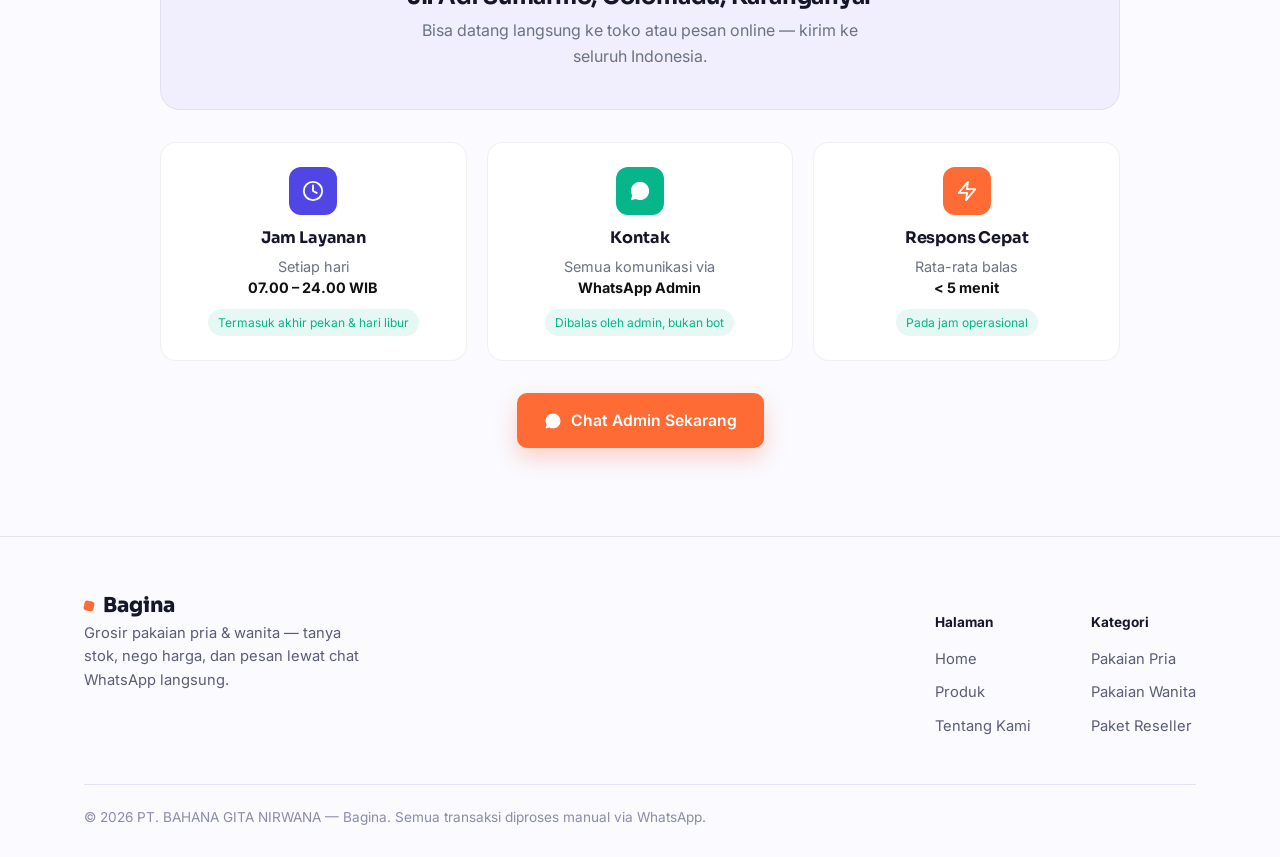
==== commit cac5425b: "add images poduct" ====
--- a/about.html
+++ b/about.html
@@ -6,7 +6,7 @@
     <title>Tentang Kami — Bagina</title>
     <meta
       name="description"
-      content="Kenali Bagina, toko digital untuk top up game, voucher, dan software (kasir, parkir, antrian) dengan layanan langsung via WhatsApp."
+      content="Kenali Bagina, grosir pakaian pria, wanita, dan paket reseller dengan layanan langsung via WhatsApp."
     />
     <link rel="stylesheet" href="style.css" />
   </head>
@@ -63,13 +63,11 @@
               d="M20.84 4.61a5.5 5.5 0 0 0-7.78 0L12 5.67l-1.06-1.06a5.5 5.5 0 0 0-7.78 7.78l1.06 1.06L12 21.23l7.78-7.78 1.06-1.06a5.5 5.5 0 0 0 0-7.78z"
             ></path>
           </svg>
-          Sejak 2021, dijalankan tanpa robot chat
+          Sejak 2021, grosir pakaian dengan layanan chat langsung
         </span>
-        <h1>Toko kecil yang dijalankan dengan cara yang serius.</h1>
+        <h1>Grosir pakaian pria &amp; wanita, dikelola serius.</h1>
         <p>
-          Bagina lahir dari kebiasaan sederhana: males ribet tiap kali mau top
-          up, dan susah cari sistem kasir yang cocok buat usaha kecil. Sekarang
-          kami bantu ribuan orang lain untuk hal yang sama.
+          Bagina lahir dari satu hal sederhana: susah cari supplier baju yang harganya jelas, barangnya sesuai foto, dan adminnya enak diajak ngobrol. Sekarang kami bantu reseller dan pemilik toko dengan kebutuhan yang sama.
         </p>
       </div>
     </header>
@@ -86,18 +84,12 @@
             />
           </div>
           <div>
-            <h2>Berawal dari grup WhatsApp kecil.</h2>
-            <p>
-              Bagina mulai dari layanan top up buat teman satu tongkrongan yang
-              sering main Mobile Legends bareng. Dari situ, permintaan meluas ke
-              voucher digital, sampai akhirnya beberapa pelanggan yang punya
-              warung dan resto minta dibantu cari sistem kasir yang gampang
-              dipakai.
-            </p>
-            <p>
-              Sampai sekarang, prinsipnya tetap sama: satu chat, dibalas orang
-              beneran, dan barang atau layanan diproses sampai benar-benar
-              sampai ke pelanggan.
+            <h2>Berawal dari satu toko kecil.</h2>
+            <p>
+              Bagina mulai dari penjualan pakaian untuk teman dan tetangga yang buka lapak. Dari situ, permintaan meluas ke model wanita, gamis, dan paket reseller, sampai akhirnya banyak pelanggan yang kulakan rutin untuk toko dan online shop mereka.
+            </p>
+            <p>
+              Sampai sekarang, prinsipnya tetap sama: satu chat, dibalas orang beneran, dan barang diproses sampai benar-benar sampai ke pelanggan.
             </p>
           </div>
         </div>
@@ -109,8 +101,7 @@
         <div class="section-head">
           <h2>Yang kami pegang teguh di setiap transaksi.</h2>
           <p>
-            Tiga hal ini yang menentukan bagaimana kami melayani, dari pesanan
-            Rp 10.000 sampai lisensi software jutaan rupiah.
+            Tiga hal ini yang menentukan bagaimana kami melayani, dari kulakan 1 lusin sampai pesanan ratusan pcs.
           </p>
         </div>
         <div class="value-grid">
@@ -118,7 +109,7 @@
             <div class="cat-image">
               <img
                 src="https://images.pexels.com/photos/31679224/pexels-photo-31679224.jpeg?auto=compress&cs=tinysrgb&w=600"
-                alt="Jujur soal proses"
+                alt="Jujur soal stok"
                 loading="lazy"
               />
             </div>
@@ -134,10 +125,9 @@
                 <path d="M12 2 3 7v6c0 5 4 8 9 9 5-1 9-4 9-9V7z"></path>
               </svg>
             </div>
-            <h3>Jujur soal proses</h3>
-            <p>
-              Kalau item lagi lambat masuk atau server game bermasalah, kami
-              kabari langsung — bukan didiamkan.
+            <h3>Jujur soal stok</h3>
+            <p>
+              Kalau stok atau ukuran tertentu kosong, kami kabari langsung — bukan didiamkan.
             </p>
           </div>
           <div class="cat-card">
@@ -163,8 +153,7 @@
             </div>
             <h3>Cepat tapi teliti</h3>
             <p>
-              Setiap pesanan dicek dua kali sebelum diproses, supaya nominal dan
-              akun tujuan nggak salah kirim.
+              Setiap pesanan dicek dua kali sebelum dikirim, supaya model, ukuran, dan jumlah nggak salah.
             </p>
           </div>
           <div class="cat-card">
@@ -204,11 +193,11 @@
         <div class="stat-row">
           <div class="stat-item">
             <strong>2021</strong>
-            <span>mulai melayani top up pertama</span>
+            <span>mulai melayani pesanan pertama</span>
           </div>
           <div class="stat-item">
             <strong>3 kategori</strong>
-            <span>game, voucher, dan software</span>
+            <span>pria, wanita, dan paket reseller</span>
           </div>
           <div class="stat-item">
             <strong>07.00–24.00</strong>
@@ -242,8 +231,7 @@
             </div>
             <h4>Chat WhatsApp</h4>
             <p>
-              Cara tercepat untuk tanya harga, pesan produk, atau cek status
-              pesanan.
+              Cara tercepat untuk minta katalog, tanya harga partai, atau cek status pesanan.
             </p>
             <a href="#" data-wa-general class="btn btn-accent btn-sm"
               >Mulai Chat</a
@@ -282,8 +270,7 @@
         <div class="section-head">
           <h2>Lokasi Kami</h2>
           <p>
-            Berbasis di Jawa Tengah dan melayani pelanggan dari seluruh
-            Indonesia secara online.
+            Berbasis di Karanganyar, Jawa Tengah, melayani pelanggan dari seluruh Indonesia.
           </p>
         </div>
 
@@ -302,10 +289,9 @@
                 <circle cx="12" cy="10" r="3"></circle>
               </svg>
             </div>
-            <h3>Jawa Tengah, Indonesia</h3>
-            <p>
-              Kami melayani pesanan online dari seluruh Indonesia — tanpa
-              batasan wilayah.
+            <h3>Jl. Adi Sumarmo, Colomadu, Karanganyar</h3>
+            <p>
+              Bisa datang langsung ke toko atau pesan online — kirim ke seluruh Indonesia.
             </p>
           </div>
 
@@ -393,8 +379,7 @@
               ><span class="dot"></span>Bagina</a
             >
             <p>
-              Top up game, voucher digital, dan software (kasir, parkir,
-              antrian) — semua transaksi lewat chat WhatsApp langsung.
+              Grosir pakaian pria &amp; wanita — tanya stok, nego harga, dan pesan lewat chat WhatsApp langsung.
             </p>
           </div>
           <div class="footer-cols">
@@ -406,9 +391,9 @@
             </div>
             <div class="footer-col">
               <h5>Kategori</h5>
-              <a href="produk.html#game">Top Up Game</a>
-              <a href="produk.html#voucher">Top Up Voucher</a>
-              <a href="produk.html#software">Software</a>
+              <a href="produk.html#pria">Pakaian Pria</a>
+              <a href="produk.html#wanita">Pakaian Wanita</a>
+              <a href="produk.html#paket">Paket Reseller</a>
             </div>
           </div>
         </div>
--- a/style.css
+++ b/style.css
@@ -1344,3 +1344,18 @@
     min-height: 320px;
   }
 }
+
+/* ---- Foto produk di kartu ---- */
+.item-card .item-photo {
+  margin: -22px -22px 16px;
+  aspect-ratio: 4 / 5;
+  border-radius: var(--radius-m) var(--radius-m) 0 0;
+  background: var(--primary-tint) url("data:image/svg+xml,%3Csvg xmlns='http://www.w3.org/2000/svg' viewBox='0 0 120 120'%3E%3Cpath d='M20 30 45 18Q60 32 75 18L100 30 90 52 78 46V100H42V46L30 52Z' fill='%23c9c4f3'/%3E%3C/svg%3E") center / 38% no-repeat;
+  overflow: hidden;
+}
+.item-card .item-photo img {
+  width: 100%;
+  height: 100%;
+  object-fit: cover;
+  display: block;
+}
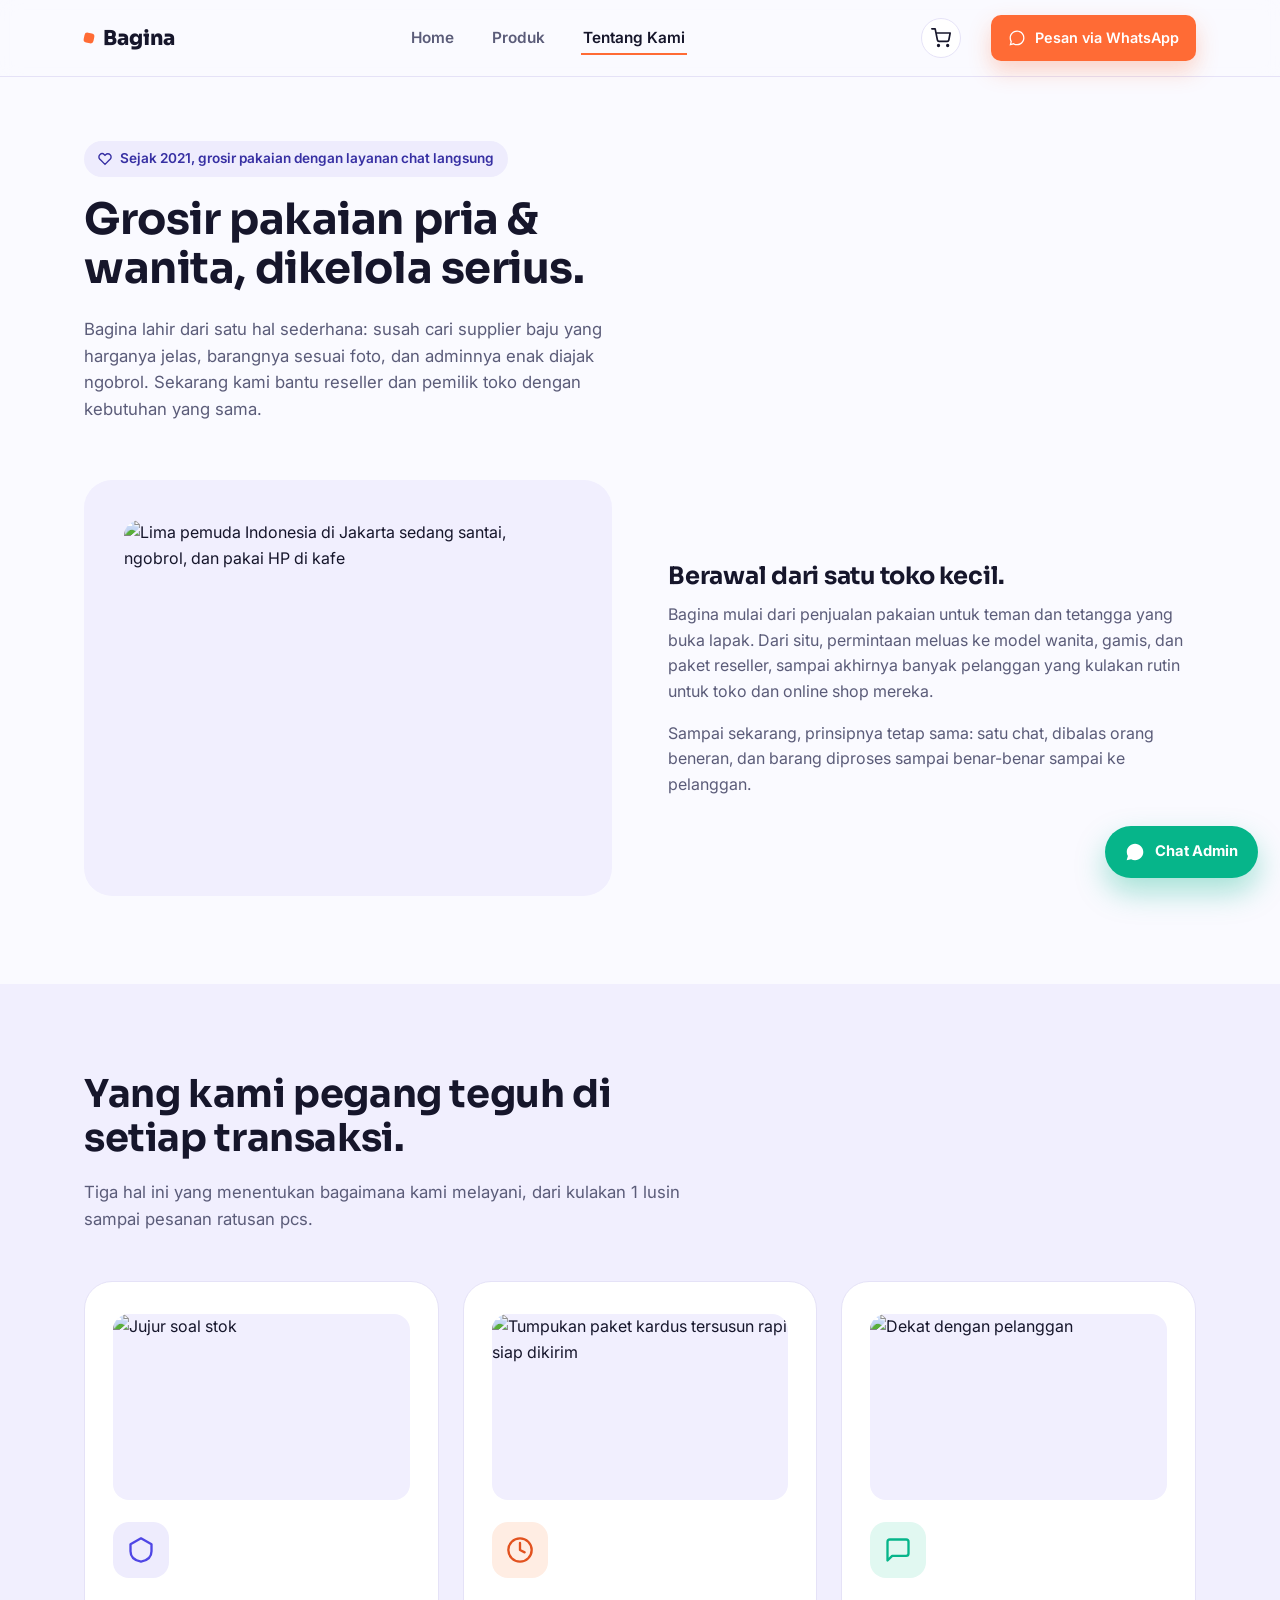
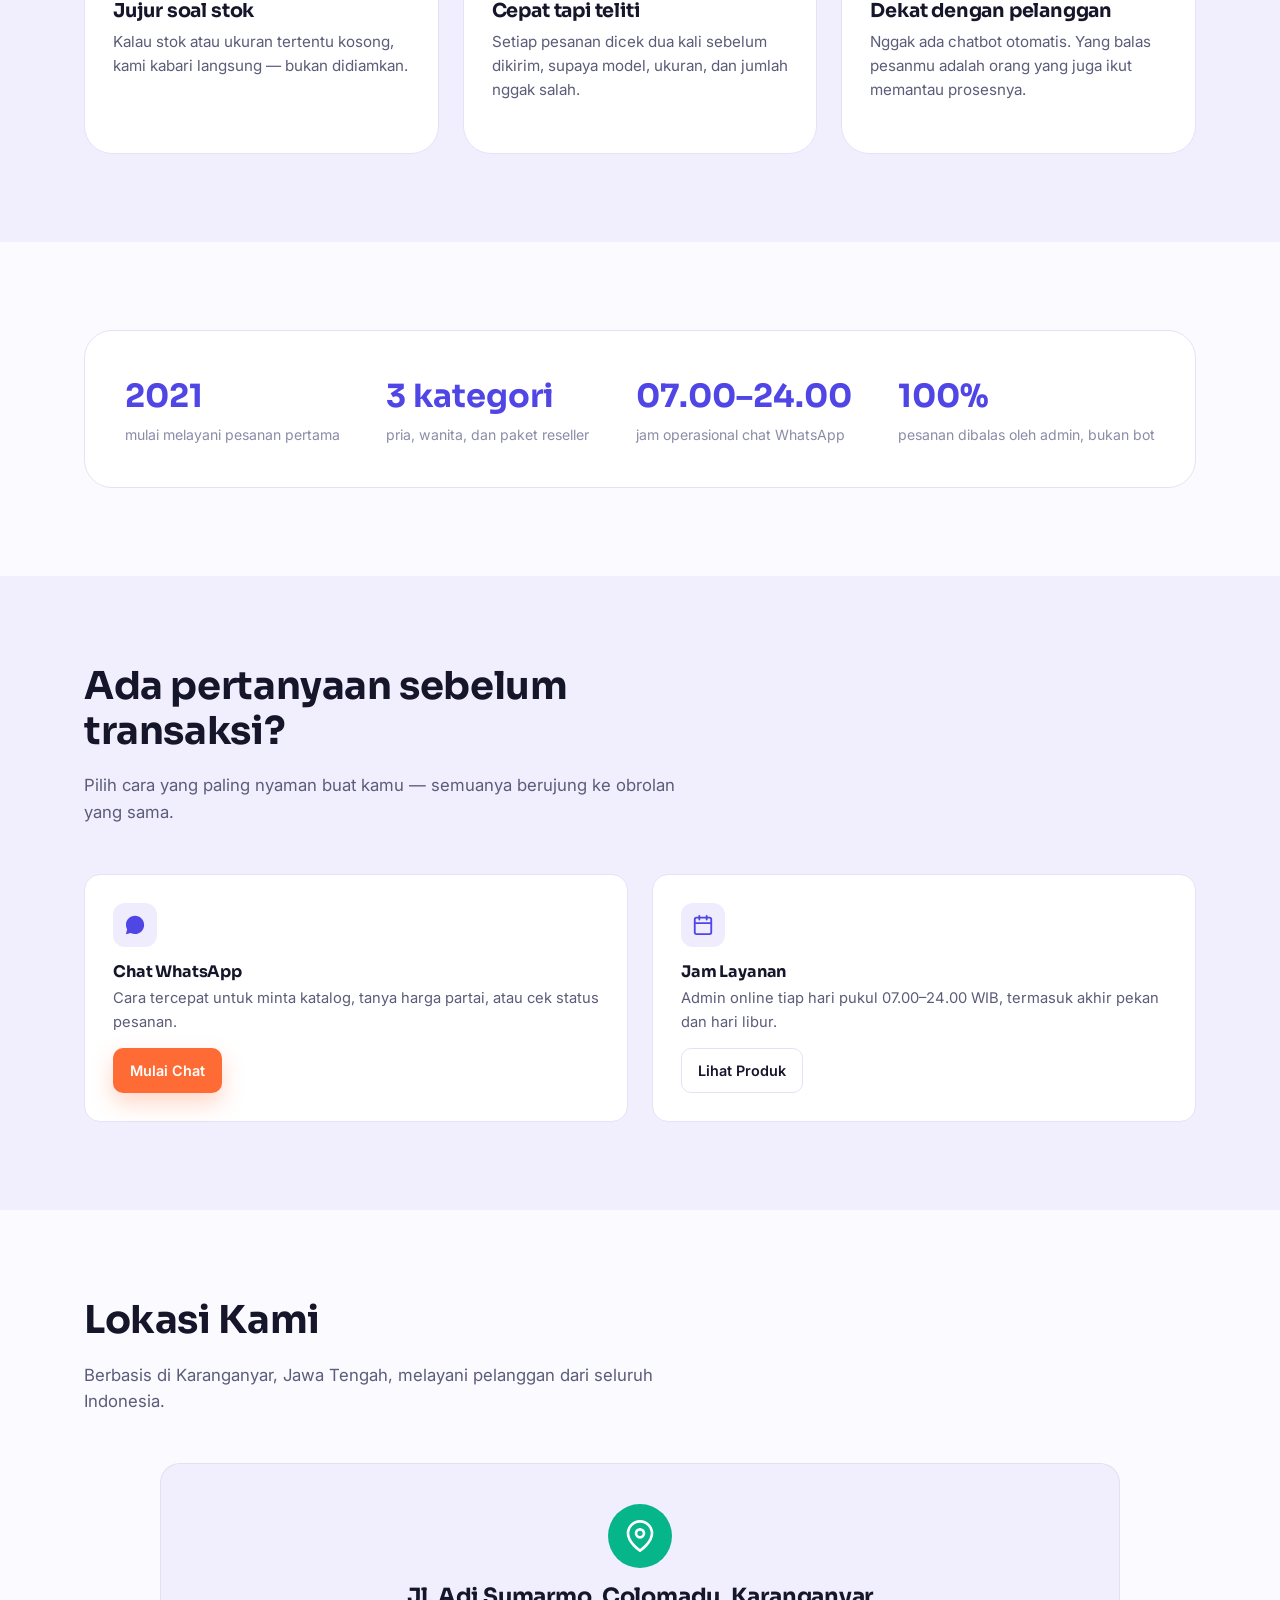
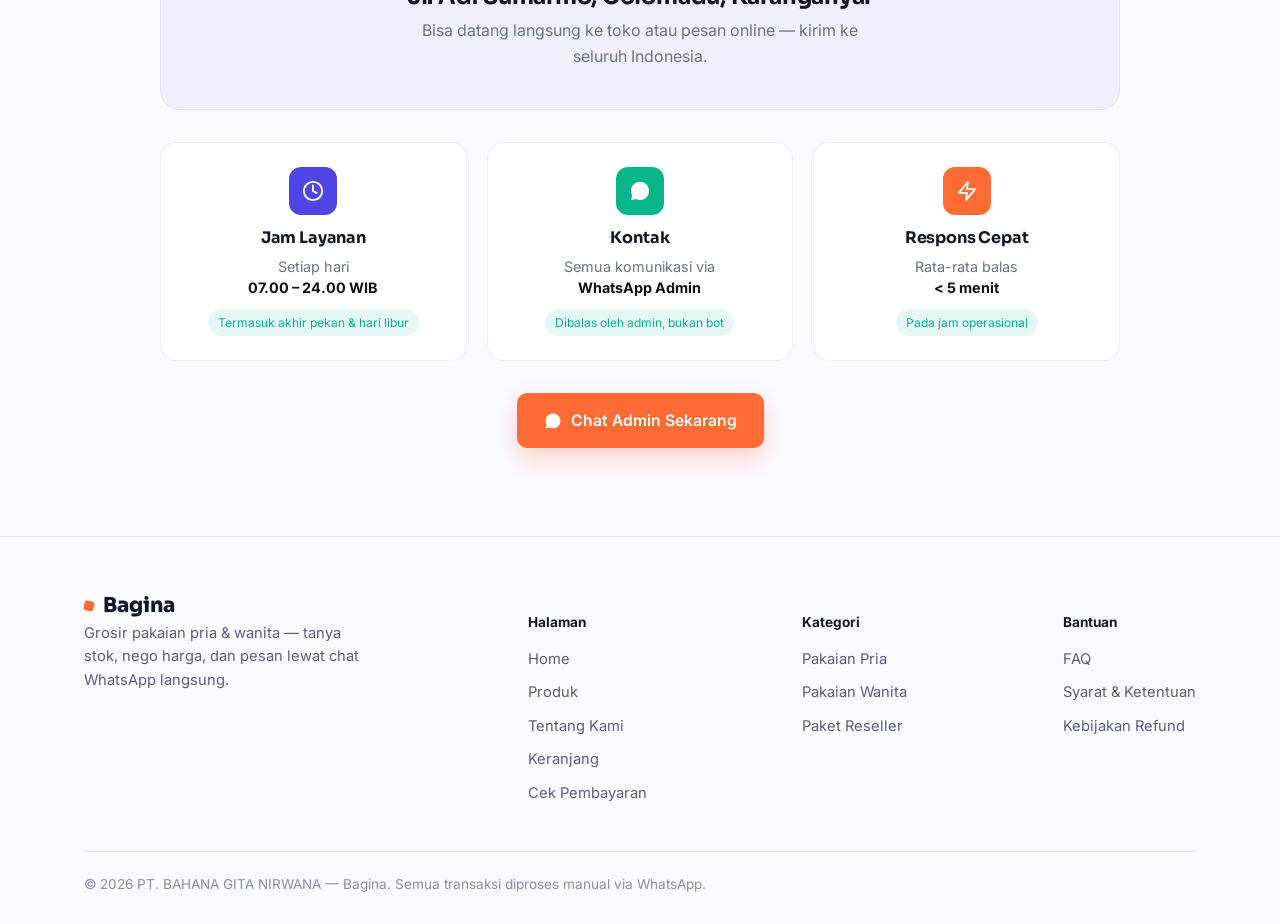
==== commit f7c581ec: "add cart" ====
--- a/about.html
+++ b/about.html
@@ -382,21 +382,26 @@
               Grosir pakaian pria &amp; wanita — tanya stok, nego harga, dan pesan lewat chat WhatsApp langsung.
             </p>
           </div>
-          <div class="footer-cols">
-            <div class="footer-col">
-              <h5>Halaman</h5>
-              <a href="index.html">Home</a>
-              <a href="produk.html">Produk</a>
-              <a href="about.html">Tentang Kami</a>
-            </div>
-            <div class="footer-col">
-              <h5>Kategori</h5>
-              <a href="produk.html#pria">Pakaian Pria</a>
-              <a href="produk.html#wanita">Pakaian Wanita</a>
-              <a href="produk.html#paket">Paket Reseller</a>
-            </div>
-          </div>
-        </div>
+        
+  <div class="footer-col">
+    <h5>Halaman</h5>
+    <a href="index.html">Home</a>
+    <a href="produk.html">Produk</a>
+    <a href="about.html">Tentang Kami</a>
+  </div>
+  <div class="footer-col">
+    <h5>Kategori</h5>
+    <a href="produk.html#pria">Pakaian Pria</a>
+    <a href="produk.html#wanita">Pakaian Wanita</a>
+    <a href="produk.html#paket">Paket Reseller</a>
+  </div>
+  <div class="footer-col">
+    <h5>Bantuan</h5>
+    <a href="faq.html">FAQ</a>
+    <a href="terms.html">Syarat &amp; Ketentuan</a>
+    <a href="refund.html">Kebijakan Refund</a>
+  </div>
+</div>
         <div class="footer-bottom">
           <span
             >© 2026 PT. BAHANA GITA NIRWANA — Bagina. Semua transaksi diproses
--- a/style.css
+++ b/style.css
@@ -884,7 +884,9 @@
   border-radius: 16px;
   padding: 24px 20px;
   text-align: center;
-  transition: transform 0.2s ease, box-shadow 0.2s ease;
+  transition:
+    transform 0.2s ease,
+    box-shadow 0.2s ease;
 }
 
 .loc-card:hover {
@@ -1350,7 +1352,9 @@
   margin: -22px -22px 16px;
   aspect-ratio: 4 / 5;
   border-radius: var(--radius-m) var(--radius-m) 0 0;
-  background: var(--primary-tint) url("data:image/svg+xml,%3Csvg xmlns='http://www.w3.org/2000/svg' viewBox='0 0 120 120'%3E%3Cpath d='M20 30 45 18Q60 32 75 18L100 30 90 52 78 46V100H42V46L30 52Z' fill='%23c9c4f3'/%3E%3C/svg%3E") center / 38% no-repeat;
+  background: var(--primary-tint)
+    url("data:image/svg+xml,%3Csvg xmlns='http://www.w3.org/2000/svg' viewBox='0 0 120 120'%3E%3Cpath d='M20 30 45 18Q60 32 75 18L100 30 90 52 78 46V100H42V46L30 52Z' fill='%23c9c4f3'/%3E%3C/svg%3E")
+    center / 38% no-repeat;
   overflow: hidden;
 }
 .item-card .item-photo img {
@@ -1359,3 +1363,508 @@
   object-fit: cover;
   display: block;
 }
+
+.item-card .item-price span.per-pcs {
+  color: var(--accent, #ff6b35);
+  font-weight: 600;
+  margin-top: 2px;
+}
+
+/* =========================================================
+   LEGAL PAGES — Terms & Conditions, Refund Policy
+   ========================================================= */
+.legal-wrap {
+  max-width: 820px;
+  margin: 0 auto;
+}
+.legal-card {
+  background: var(--surface);
+  border: 1px solid var(--border);
+  border-radius: var(--radius-l);
+  padding: 44px 48px;
+}
+.legal-meta {
+  display: flex;
+  flex-wrap: wrap;
+  gap: 8px 20px;
+  font-size: 0.85rem;
+  color: var(--ink-faint);
+  margin-bottom: 28px;
+  padding-bottom: 22px;
+  border-bottom: 1px solid var(--border);
+}
+.legal-meta strong {
+  color: var(--ink-soft);
+  font-weight: 600;
+}
+.legal-card h2 {
+  font-size: 1.2rem;
+  margin: 34px 0 12px;
+  scroll-margin-top: 90px;
+}
+.legal-card h2:first-of-type {
+  margin-top: 0;
+}
+.legal-card h2 .num {
+  display: inline-flex;
+  align-items: center;
+  justify-content: center;
+  width: 26px;
+  height: 26px;
+  border-radius: 8px;
+  background: var(--primary-tint);
+  color: var(--primary-dark);
+  font-size: 0.82rem;
+  font-weight: 700;
+  margin-right: 10px;
+  vertical-align: 2px;
+}
+.legal-card p,
+.legal-card li {
+  font-size: 0.95rem;
+  color: var(--ink-soft);
+  line-height: 1.7;
+}
+.legal-card strong {
+  color: var(--ink);
+}
+.legal-card ul {
+  padding-left: 0;
+  margin: 0 0 1em;
+}
+.legal-card ul li {
+  position: relative;
+  padding-left: 22px;
+  margin-bottom: 8px;
+}
+.legal-card ul li::before {
+  content: "";
+  position: absolute;
+  left: 4px;
+  top: 11px;
+  width: 6px;
+  height: 6px;
+  border-radius: 50%;
+  background: var(--accent);
+}
+.legal-card ol {
+  list-style: decimal;
+  padding-left: 22px;
+  margin: 0 0 1em;
+}
+.legal-card ol li {
+  margin-bottom: 8px;
+  padding-left: 4px;
+}
+.legal-note {
+  background: var(--primary-tint);
+  border-left: 3px solid var(--primary);
+  padding: 14px 18px;
+  border-radius: 0 10px 10px 0;
+  font-size: 0.9rem;
+  margin: 20px 0;
+  color: var(--primary-dark);
+}
+.legal-note strong {
+  color: var(--primary-dark);
+}
+.legal-toc {
+  background: var(--bg-alt);
+  border-radius: var(--radius-m);
+  padding: 22px 26px;
+  margin-bottom: 32px;
+}
+.legal-toc h3 {
+  font-size: 0.95rem;
+  margin: 0 0 12px;
+}
+.legal-toc ol {
+  list-style: none;
+  margin: 0;
+  padding: 0;
+  columns: 2;
+  column-gap: 30px;
+}
+.legal-toc li {
+  font-size: 0.9rem;
+  margin-bottom: 6px;
+  break-inside: avoid;
+}
+.legal-toc a {
+  color: var(--primary-dark);
+  font-weight: 600;
+}
+.legal-toc a:hover {
+  text-decoration: underline;
+}
+@media (max-width: 640px) {
+  .legal-card {
+    padding: 28px 22px;
+  }
+  .legal-toc ol {
+    columns: 1;
+  }
+}
+
+/* =========================================================
+   FAQ PAGE — accordion
+   ========================================================= */
+.faq-wrap {
+  max-width: 820px;
+  margin: 0 auto;
+}
+.faq-cat {
+  margin-bottom: 40px;
+}
+.faq-cat-head {
+  display: flex;
+  align-items: center;
+  gap: 12px;
+  margin-bottom: 18px;
+}
+.faq-cat-head .fc-icon {
+  width: 40px;
+  height: 40px;
+  border-radius: 12px;
+  display: flex;
+  align-items: center;
+  justify-content: center;
+  flex-shrink: 0;
+}
+.faq-cat-head .fc-icon svg {
+  width: 20px;
+  height: 20px;
+}
+.faq-cat-head .fc-icon.i-order {
+  background: var(--primary-tint);
+  color: var(--primary);
+}
+.faq-cat-head .fc-icon.i-pay {
+  background: var(--accent-tint);
+  color: var(--accent-dark);
+}
+.faq-cat-head .fc-icon.i-ship {
+  background: var(--mint-tint);
+  color: var(--mint);
+}
+.faq-cat-head .fc-icon.i-prod {
+  background: #fff6e0;
+  color: #b98200;
+}
+.faq-cat-head .fc-icon.i-help {
+  background: #fde6ec;
+  color: #c62d5f;
+}
+.faq-cat-head h2 {
+  font-size: 1.25rem;
+  margin: 0;
+}
+.faq-item {
+  background: var(--surface);
+  border: 1px solid var(--border);
+  border-radius: var(--radius-m);
+  margin-bottom: 12px;
+  overflow: hidden;
+  transition:
+    box-shadow 0.18s ease,
+    border-color 0.18s ease;
+}
+.faq-item:hover {
+  box-shadow: var(--shadow-sm);
+}
+.faq-item.open {
+  border-color: var(--primary);
+}
+.faq-q {
+  width: 100%;
+  background: transparent;
+  border: none;
+  padding: 20px 24px;
+  text-align: left;
+  font-family: "Sora", sans-serif;
+  font-weight: 600;
+  font-size: 1rem;
+  color: var(--ink);
+  display: flex;
+  justify-content: space-between;
+  align-items: center;
+  gap: 16px;
+}
+.faq-q .faq-icon {
+  width: 20px;
+  height: 20px;
+  flex-shrink: 0;
+  color: var(--primary);
+  transition: transform 0.25s ease;
+}
+.faq-item.open .faq-q .faq-icon {
+  transform: rotate(180deg);
+}
+.faq-a {
+  max-height: 0;
+  overflow: hidden;
+  transition: max-height 0.3s ease;
+}
+.faq-a-inner {
+  padding: 0 24px 22px;
+  font-size: 0.94rem;
+  color: var(--ink-soft);
+  line-height: 1.7;
+}
+.faq-a-inner p:last-child {
+  margin-bottom: 0;
+}
+.faq-a-inner ul {
+  margin: 8px 0 0;
+}
+.faq-a-inner ul li {
+  position: relative;
+  padding-left: 20px;
+  margin-bottom: 6px;
+}
+.faq-a-inner ul li::before {
+  content: "";
+  position: absolute;
+  left: 2px;
+  top: 10px;
+  width: 6px;
+  height: 6px;
+  border-radius: 50%;
+  background: var(--mint);
+}
+.faq-a-inner a {
+  color: var(--primary-dark);
+  font-weight: 600;
+  text-decoration: underline;
+}
+.faq-cta {
+  background: var(--ink);
+  color: #fff;
+  border-radius: var(--radius-l);
+  padding: 44px 36px;
+  text-align: center;
+  margin-top: 12px;
+}
+.faq-cta h3 {
+  color: #fff;
+  font-size: 1.4rem;
+  margin-bottom: 10px;
+}
+.faq-cta p {
+  color: #c6c6de;
+  margin: 0 auto 22px;
+  max-width: 44ch;
+}
+@media (max-width: 640px) {
+  .faq-q {
+    padding: 18px 20px;
+    font-size: 0.95rem;
+  }
+  .faq-a-inner {
+    padding: 0 20px 20px;
+  }
+}
+/* ===== KERANJANG & CEK PEMBAYARAN ===== */
+.cart-link {
+  position: relative;
+  display: inline-flex;
+  align-items: center;
+  justify-content: center;
+  width: 40px;
+  height: 40px;
+  border-radius: 50%;
+  border: 1px solid var(--border);
+  color: var(--ink);
+  background: var(--surface);
+  margin-right: 8px;
+}
+.cart-link svg {
+  width: 20px;
+  height: 20px;
+}
+.cart-badge {
+  position: absolute;
+  top: -4px;
+  right: -4px;
+  min-width: 18px;
+  height: 18px;
+  padding: 0 5px;
+  border-radius: 9px;
+  background: var(--accent);
+  color: #fff;
+  font-size: 11px;
+  font-weight: 700;
+  display: flex;
+  align-items: center;
+  justify-content: center;
+}
+.cart-badge[data-n="0"] {
+  display: none;
+}
+.cart-grid {
+  display: grid;
+  grid-template-columns: 1.4fr 1fr;
+  gap: 24px;
+  align-items: start;
+}
+.cart-card {
+  background: var(--surface);
+  border: 1px solid var(--border);
+  border-radius: var(--radius-m);
+  padding: 24px;
+  box-shadow: var(--shadow-md);
+}
+.cart-card h2 {
+  font-size: 1.15rem;
+  margin: 0 0 16px;
+}
+.cart-row {
+  display: flex;
+  align-items: center;
+  gap: 12px;
+  padding: 14px 0;
+  border-top: 1px solid var(--border);
+}
+.cart-row > div:first-child {
+  flex: 1;
+}
+.cart-row small {
+  display: block;
+  color: var(--ink-soft);
+}
+.qty {
+  display: flex;
+  align-items: center;
+  gap: 8px;
+}
+.qty button,
+.cart-del {
+  width: 30px;
+  height: 30px;
+  border-radius: 8px;
+  border: 1px solid var(--border);
+  background: var(--bg);
+  cursor: pointer;
+  font-size: 16px;
+  color: var(--ink);
+}
+.cart-del {
+  color: #c0392b;
+}
+.cart-form label {
+  display: block;
+  font-weight: 600;
+  font-size: 14px;
+  margin: 12px 0 6px;
+}
+.cart-form input,
+.cart-form select,
+.cart-form textarea {
+  width: 100%;
+  padding: 11px 12px;
+  border: 1px solid var(--border);
+  border-radius: var(--radius-s);
+  font: inherit;
+  background: var(--bg);
+}
+.cart-sum {
+  display: flex;
+  justify-content: space-between;
+  margin: 18px 0 6px;
+  font-weight: 700;
+}
+.cart-note {
+  font-size: 13px;
+  color: var(--ink-soft);
+  margin: 8px 0 14px;
+}
+.cart-empty {
+  text-align: center;
+  padding: 48px 16px;
+}
+.cart-alert {
+  padding: 12px 14px;
+  border-radius: var(--radius-s);
+  background: var(--accent-tint);
+  margin-bottom: 16px;
+  font-size: 14px;
+}
+.toast {
+  position: fixed;
+  left: 50%;
+  bottom: 90px;
+  transform: translateX(-50%);
+  background: var(--ink);
+  color: #fff;
+  padding: 10px 18px;
+  border-radius: 999px;
+  font-size: 14px;
+  z-index: 999;
+  opacity: 0;
+  transition: opacity 0.2s;
+  pointer-events: none;
+}
+.toast.show {
+  opacity: 1;
+}
+.timeline {
+  list-style: none;
+  margin: 18px 0;
+  padding: 0;
+}
+.timeline li {
+  position: relative;
+  padding: 0 0 18px 32px;
+  color: var(--ink-faint);
+}
+.timeline li::before {
+  content: "";
+  position: absolute;
+  left: 0;
+  top: 2px;
+  width: 16px;
+  height: 16px;
+  border-radius: 50%;
+  border: 2px solid var(--border);
+  background: var(--surface);
+}
+.timeline li::after {
+  content: "";
+  position: absolute;
+  left: 7px;
+  top: 20px;
+  bottom: 0;
+  width: 2px;
+  background: var(--border);
+}
+.timeline li:last-child::after {
+  display: none;
+}
+.timeline li.done {
+  color: var(--ink);
+}
+.timeline li.done::before {
+  background: var(--mint);
+  border-color: var(--mint);
+}
+.timeline li.now {
+  font-weight: 700;
+}
+.status-badge {
+  display: inline-block;
+  padding: 4px 12px;
+  border-radius: 999px;
+  font-size: 13px;
+  font-weight: 700;
+  background: var(--accent-tint);
+  color: var(--accent-dark);
+}
+.status-badge.ok {
+  background: var(--mint-tint);
+  color: var(--mint);
+}
+@media (max-width: 860px) {
+  .cart-grid {
+    grid-template-columns: 1fr;
+  }
+}
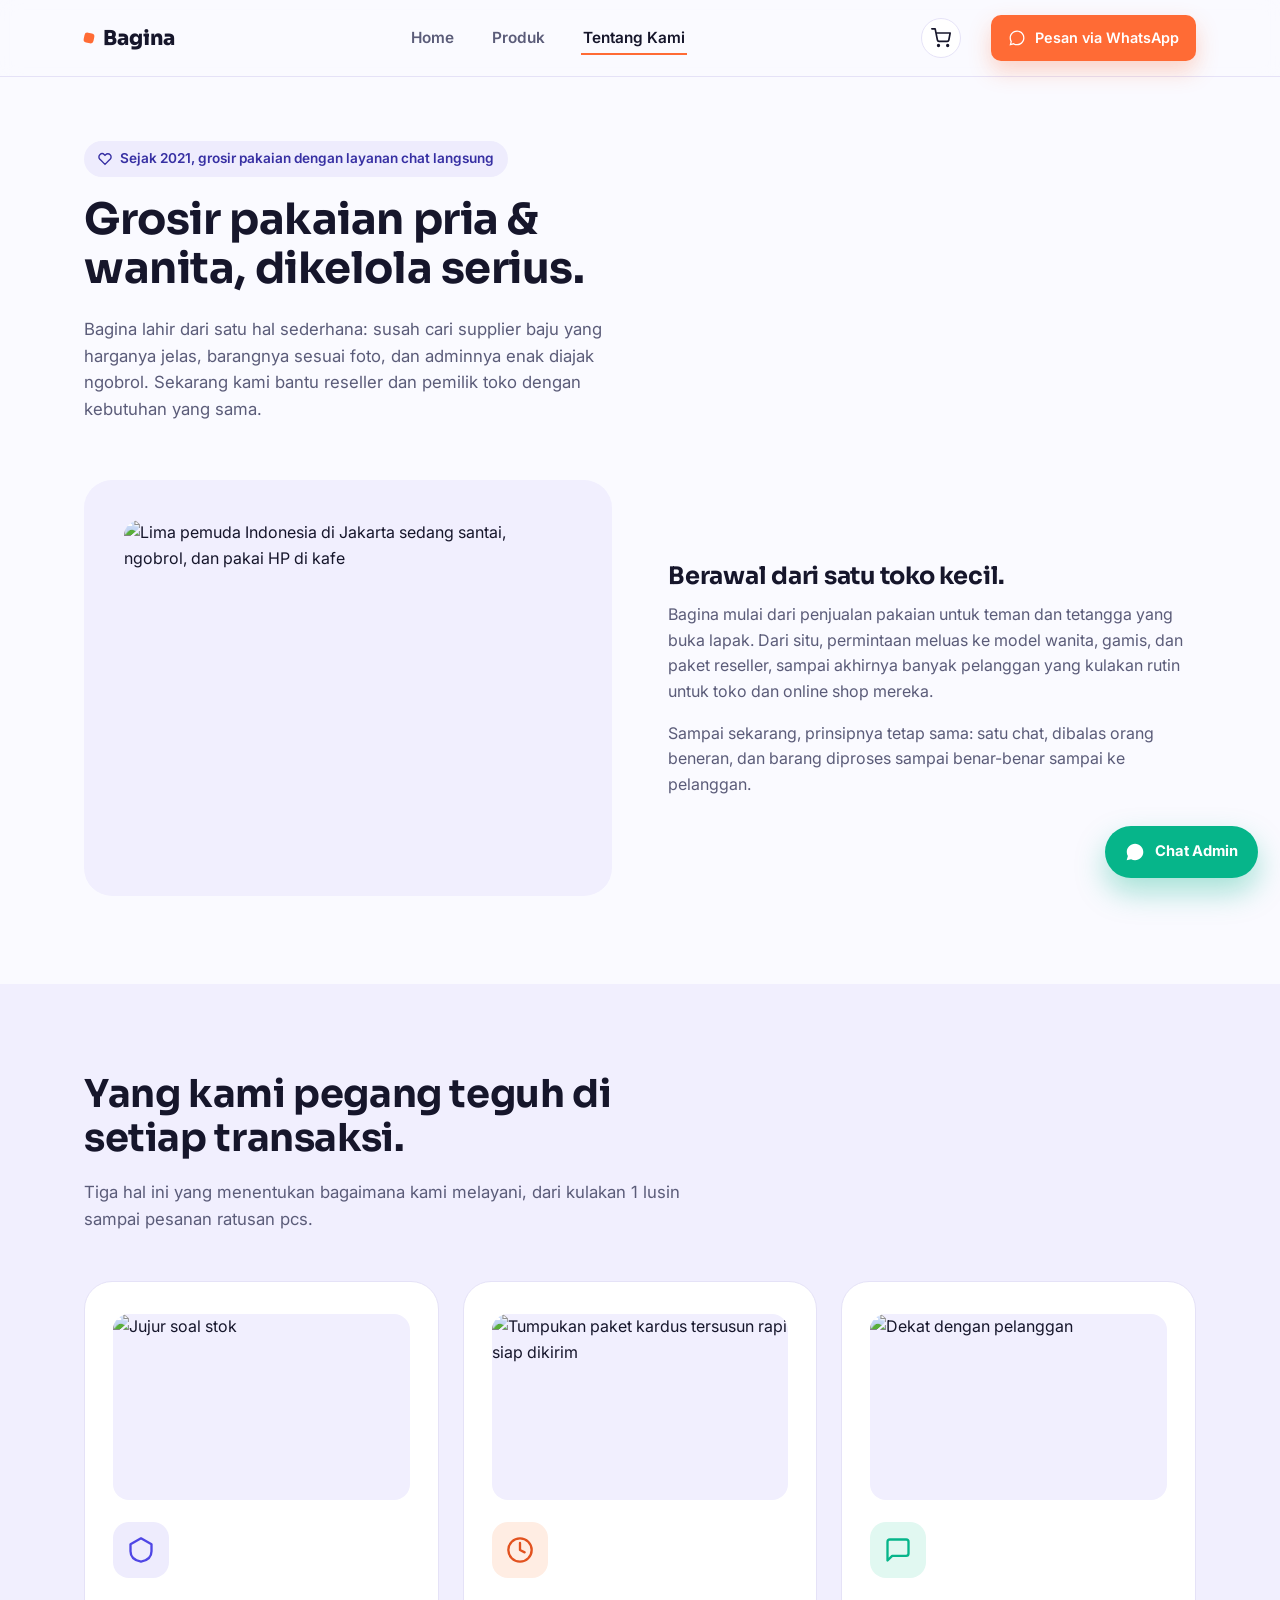
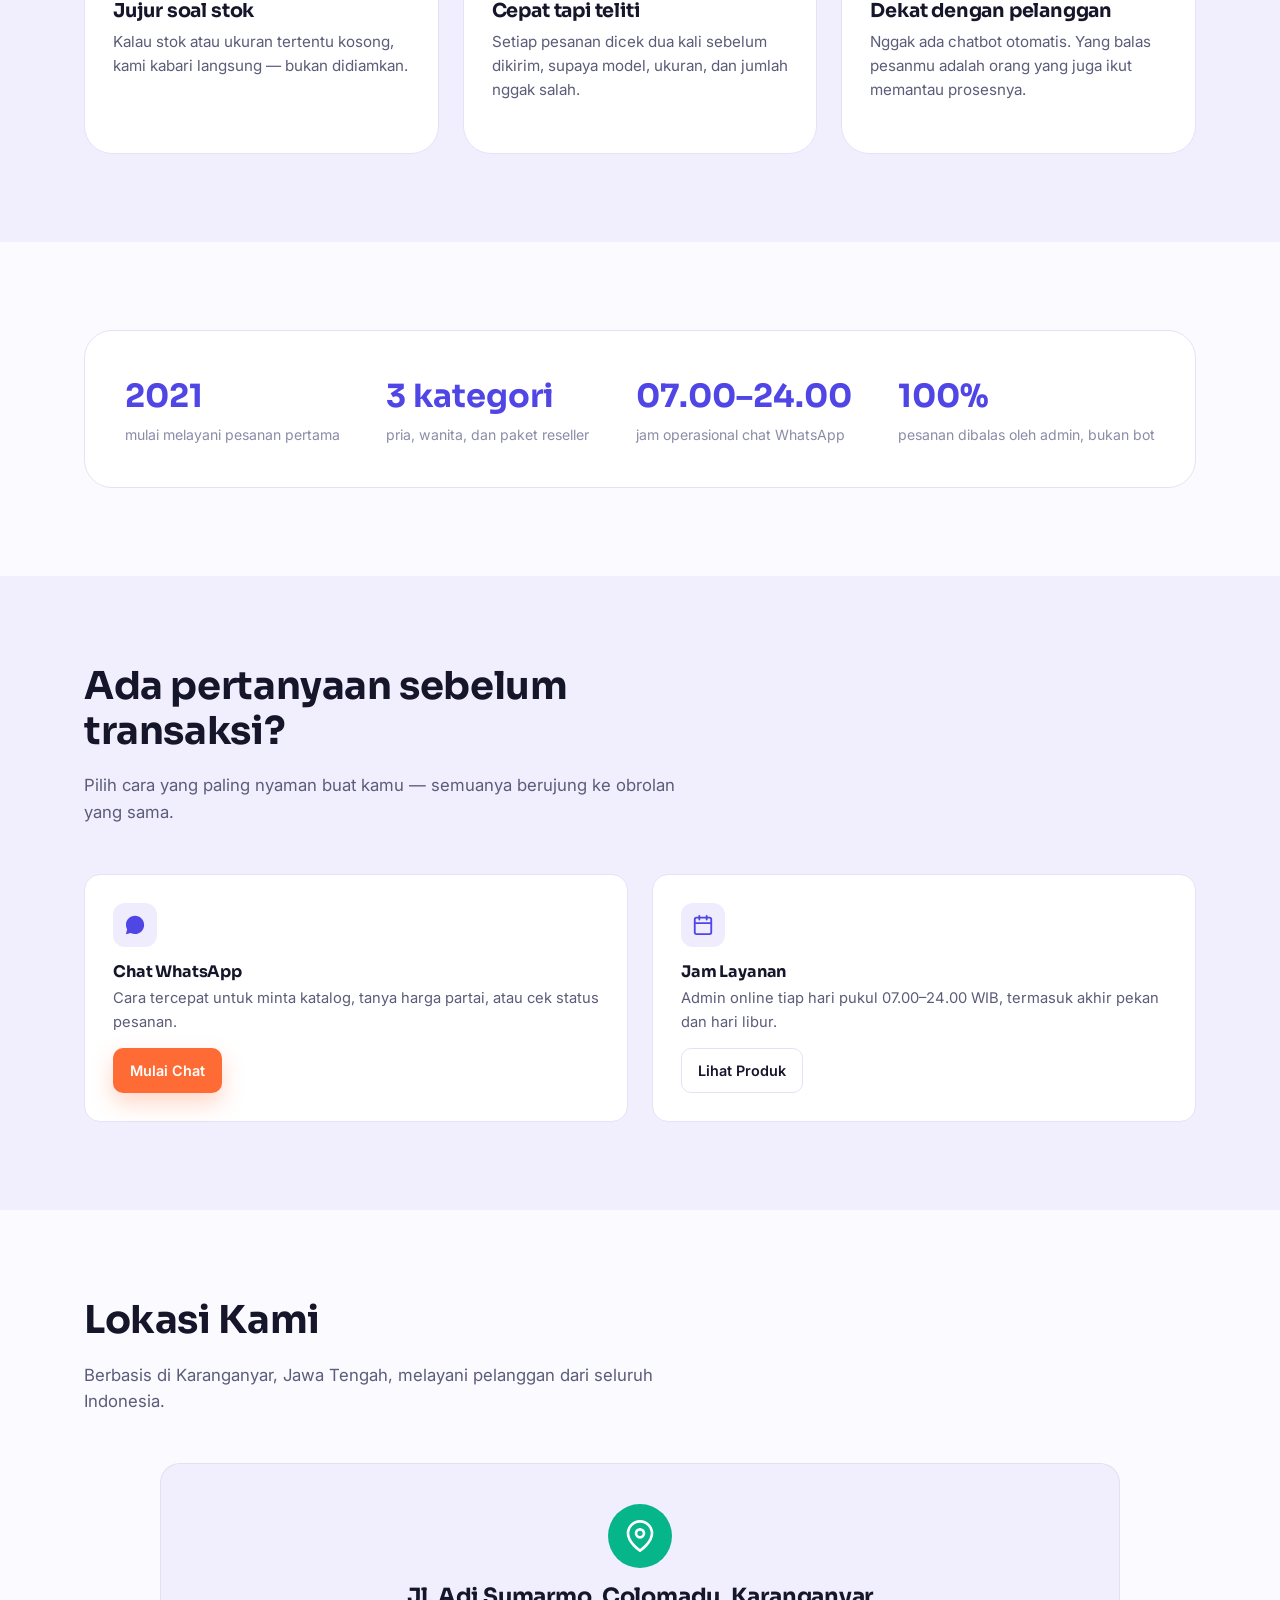
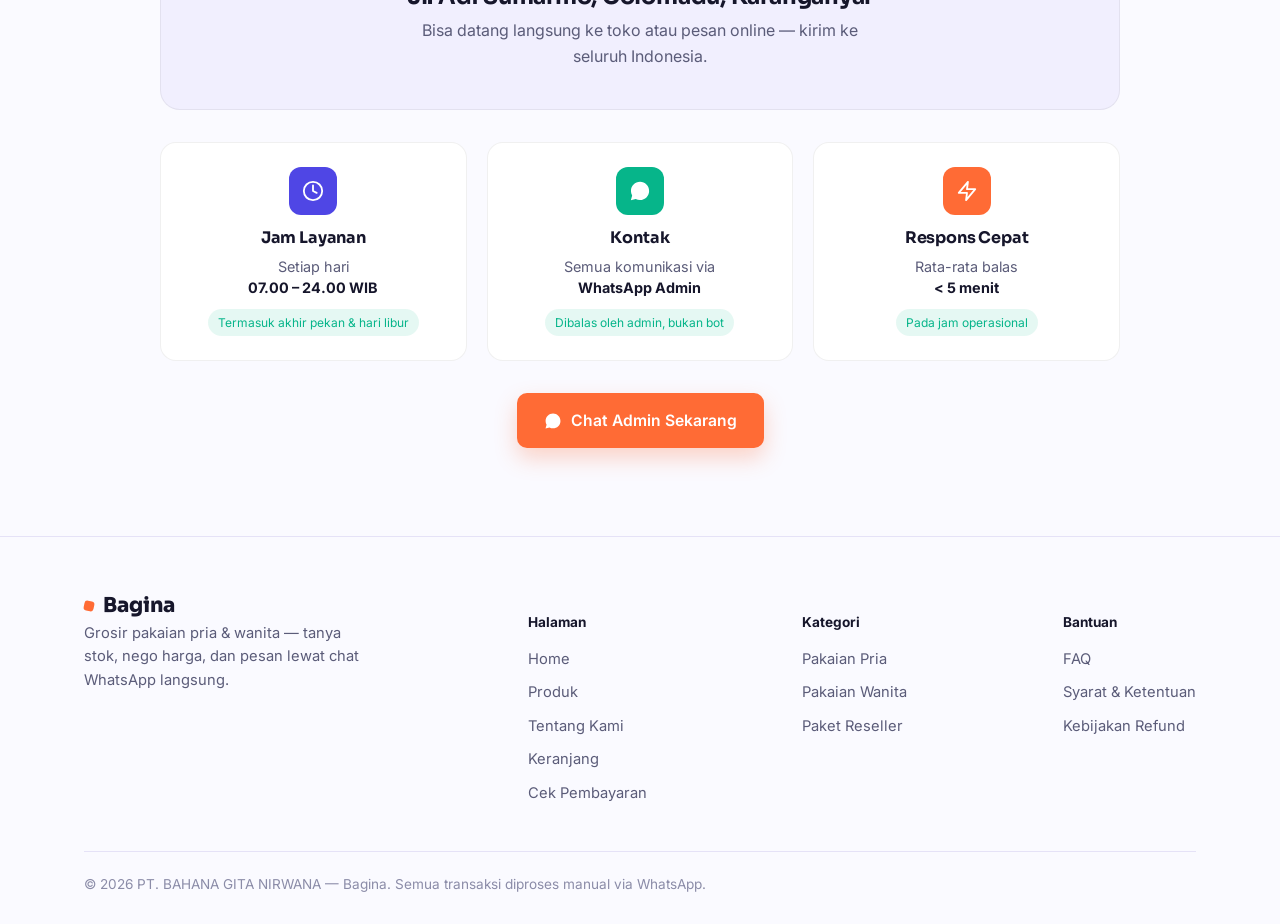
==== commit a807ccc8: "add logo" ====
--- a/about.html
+++ b/about.html
@@ -9,6 +9,11 @@
       content="Kenali Bagina, grosir pakaian pria, wanita, dan paket reseller dengan layanan langsung via WhatsApp."
     />
     <link rel="stylesheet" href="style.css" />
+
+    <link rel="apple-touch-icon" sizes="180x180" href="/apple-touch-icon.png" />
+    <link rel="icon" type="image/png" sizes="32x32" href="/favicon-32x32.png" />
+    <link rel="icon" type="image/png" sizes="16x16" href="/favicon-16x16.png" />
+    <link rel="manifest" href="/site.webmanifest" />
   </head>
   <body>
     <nav class="navbar">
@@ -67,7 +72,10 @@
         </span>
         <h1>Grosir pakaian pria &amp; wanita, dikelola serius.</h1>
         <p>
-          Bagina lahir dari satu hal sederhana: susah cari supplier baju yang harganya jelas, barangnya sesuai foto, dan adminnya enak diajak ngobrol. Sekarang kami bantu reseller dan pemilik toko dengan kebutuhan yang sama.
+          Bagina lahir dari satu hal sederhana: susah cari supplier baju yang
+          harganya jelas, barangnya sesuai foto, dan adminnya enak diajak
+          ngobrol. Sekarang kami bantu reseller dan pemilik toko dengan
+          kebutuhan yang sama.
         </p>
       </div>
     </header>
@@ -86,10 +94,15 @@
           <div>
             <h2>Berawal dari satu toko kecil.</h2>
             <p>
-              Bagina mulai dari penjualan pakaian untuk teman dan tetangga yang buka lapak. Dari situ, permintaan meluas ke model wanita, gamis, dan paket reseller, sampai akhirnya banyak pelanggan yang kulakan rutin untuk toko dan online shop mereka.
-            </p>
-            <p>
-              Sampai sekarang, prinsipnya tetap sama: satu chat, dibalas orang beneran, dan barang diproses sampai benar-benar sampai ke pelanggan.
+              Bagina mulai dari penjualan pakaian untuk teman dan tetangga yang
+              buka lapak. Dari situ, permintaan meluas ke model wanita, gamis,
+              dan paket reseller, sampai akhirnya banyak pelanggan yang kulakan
+              rutin untuk toko dan online shop mereka.
+            </p>
+            <p>
+              Sampai sekarang, prinsipnya tetap sama: satu chat, dibalas orang
+              beneran, dan barang diproses sampai benar-benar sampai ke
+              pelanggan.
             </p>
           </div>
         </div>
@@ -101,7 +114,8 @@
         <div class="section-head">
           <h2>Yang kami pegang teguh di setiap transaksi.</h2>
           <p>
-            Tiga hal ini yang menentukan bagaimana kami melayani, dari kulakan 1 lusin sampai pesanan ratusan pcs.
+            Tiga hal ini yang menentukan bagaimana kami melayani, dari kulakan 1
+            lusin sampai pesanan ratusan pcs.
           </p>
         </div>
         <div class="value-grid">
@@ -127,7 +141,8 @@
             </div>
             <h3>Jujur soal stok</h3>
             <p>
-              Kalau stok atau ukuran tertentu kosong, kami kabari langsung — bukan didiamkan.
+              Kalau stok atau ukuran tertentu kosong, kami kabari langsung —
+              bukan didiamkan.
             </p>
           </div>
           <div class="cat-card">
@@ -153,7 +168,8 @@
             </div>
             <h3>Cepat tapi teliti</h3>
             <p>
-              Setiap pesanan dicek dua kali sebelum dikirim, supaya model, ukuran, dan jumlah nggak salah.
+              Setiap pesanan dicek dua kali sebelum dikirim, supaya model,
+              ukuran, dan jumlah nggak salah.
             </p>
           </div>
           <div class="cat-card">
@@ -231,7 +247,8 @@
             </div>
             <h4>Chat WhatsApp</h4>
             <p>
-              Cara tercepat untuk minta katalog, tanya harga partai, atau cek status pesanan.
+              Cara tercepat untuk minta katalog, tanya harga partai, atau cek
+              status pesanan.
             </p>
             <a href="#" data-wa-general class="btn btn-accent btn-sm"
               >Mulai Chat</a
@@ -270,7 +287,8 @@
         <div class="section-head">
           <h2>Lokasi Kami</h2>
           <p>
-            Berbasis di Karanganyar, Jawa Tengah, melayani pelanggan dari seluruh Indonesia.
+            Berbasis di Karanganyar, Jawa Tengah, melayani pelanggan dari
+            seluruh Indonesia.
           </p>
         </div>
 
@@ -291,7 +309,8 @@
             </div>
             <h3>Jl. Adi Sumarmo, Colomadu, Karanganyar</h3>
             <p>
-              Bisa datang langsung ke toko atau pesan online — kirim ke seluruh Indonesia.
+              Bisa datang langsung ke toko atau pesan online — kirim ke seluruh
+              Indonesia.
             </p>
           </div>
 
@@ -379,29 +398,30 @@
               ><span class="dot"></span>Bagina</a
             >
             <p>
-              Grosir pakaian pria &amp; wanita — tanya stok, nego harga, dan pesan lewat chat WhatsApp langsung.
-            </p>
-          </div>
-        
-  <div class="footer-col">
-    <h5>Halaman</h5>
-    <a href="index.html">Home</a>
-    <a href="produk.html">Produk</a>
-    <a href="about.html">Tentang Kami</a>
-  </div>
-  <div class="footer-col">
-    <h5>Kategori</h5>
-    <a href="produk.html#pria">Pakaian Pria</a>
-    <a href="produk.html#wanita">Pakaian Wanita</a>
-    <a href="produk.html#paket">Paket Reseller</a>
-  </div>
-  <div class="footer-col">
-    <h5>Bantuan</h5>
-    <a href="faq.html">FAQ</a>
-    <a href="terms.html">Syarat &amp; Ketentuan</a>
-    <a href="refund.html">Kebijakan Refund</a>
-  </div>
-</div>
+              Grosir pakaian pria &amp; wanita — tanya stok, nego harga, dan
+              pesan lewat chat WhatsApp langsung.
+            </p>
+          </div>
+
+          <div class="footer-col">
+            <h5>Halaman</h5>
+            <a href="index.html">Home</a>
+            <a href="produk.html">Produk</a>
+            <a href="about.html">Tentang Kami</a>
+          </div>
+          <div class="footer-col">
+            <h5>Kategori</h5>
+            <a href="produk.html#pria">Pakaian Pria</a>
+            <a href="produk.html#wanita">Pakaian Wanita</a>
+            <a href="produk.html#paket">Paket Reseller</a>
+          </div>
+          <div class="footer-col">
+            <h5>Bantuan</h5>
+            <a href="faq.html">FAQ</a>
+            <a href="terms.html">Syarat &amp; Ketentuan</a>
+            <a href="refund.html">Kebijakan Refund</a>
+          </div>
+        </div>
         <div class="footer-bottom">
           <span
             >© 2026 PT. BAHANA GITA NIRWANA — Bagina. Semua transaksi diproses
--- a/style.css
+++ b/style.css
@@ -6,7 +6,6 @@
 @import url("https://fonts.googleapis.com/css2?family=Sora:wght@400;600;700;800&family=Inter:wght@400;500;600;700&display=swap");
 
 :root {
-  /* colors */
   --bg: #fafaff;
   --bg-alt: #f1effe;
   --surface: #ffffff;
@@ -19,14 +18,14 @@
   --primary-dark: #3730a3;
   --primary-tint: #eeecfd;
 
-  --accent: #ff6b35; /* orange — CTA / gaming energy */
+  --accent: #ff6b35;
   --accent-dark: #e2521f;
   --accent-tint: #ffede3;
 
-  --mint: #06b58a; /* kasir / trust */
+  --mint: #06b58a;
   --mint-tint: #e1f8f1;
 
-  --yellow: #ffc93c; /* small highlight accent */
+  --yellow: #ffc93c;
 
   --radius-s: 10px;
   --radius-m: 16px;
@@ -61,6 +60,7 @@
   font-size: 16px;
   line-height: 1.6;
   -webkit-font-smoothing: antialiased;
+  overflow-x: hidden; /* cegah geser horizontal karena 1 elemen overflow */
 }
 
 h1,
@@ -113,7 +113,7 @@
 }
 
 .eyebrow-hidden {
-  /* intentionally unused: avoid generic all-caps eyebrows */
+  /* intentionally unused */
 }
 
 .section-head {
@@ -368,7 +368,6 @@
   }
 }
 
-/* Hero illustration */
 .hero-art {
   position: relative;
 }
@@ -756,7 +755,7 @@
   }
 }
 
-/* ---------- Page header (produk & about) ---------- */
+/* ---------- Page header ---------- */
 .page-header {
   padding: 64px 0 40px;
 }
@@ -769,7 +768,7 @@
   max-width: 52ch;
 }
 
-/* ---------- Product / category tabs (produk.html) ---------- */
+/* ---------- Tabs ---------- */
 .tab-bar {
   display: flex;
   gap: 12px;
@@ -816,7 +815,6 @@
 .product-group.active {
   display: block;
 }
-/* Layout lokasi versi tanpa peta */
 .location-grid--simple {
   grid-template-columns: 1fr;
   max-width: 720px;
@@ -826,13 +824,13 @@
 .location-grid--simple .location-info {
   width: 100%;
 }
-/* ===== Lokasi Kami (versi ringkas tanpa peta) ===== */
+
+/* ===== Lokasi Kami (versi ringkas) ===== */
 .location-simple {
   max-width: 960px;
   margin: 0 auto;
 }
 
-/* Kartu utama wilayah operasional */
 .loc-hero {
   text-align: center;
   padding: 40px 24px;
@@ -841,7 +839,6 @@
   border-radius: 20px;
   margin-bottom: 32px;
 }
-
 .loc-hero-icon {
   width: 64px;
   height: 64px;
@@ -852,32 +849,27 @@
   background: #06b58a;
   color: #fff;
 }
-
 .loc-hero-icon svg {
   width: 32px;
   height: 32px;
 }
-
 .loc-hero h3 {
   font-size: 1.4rem;
   margin: 0 0 8px;
 }
-
 .loc-hero p {
   margin: 0 auto;
   max-width: 480px;
-  color: var(--text-soft, #6b7280);
+  color: var(--ink-soft, #6b7280);
   line-height: 1.6;
 }
 
-/* Grid kartu info */
 .loc-cards {
   display: grid;
   grid-template-columns: repeat(3, 1fr);
   gap: 20px;
   margin-bottom: 32px;
 }
-
 .loc-card {
   background: #fff;
   border: 1px solid rgba(0, 0, 0, 0.06);
@@ -888,12 +880,10 @@
     transform 0.2s ease,
     box-shadow 0.2s ease;
 }
-
 .loc-card:hover {
   transform: translateY(-3px);
   box-shadow: 0 12px 28px rgba(0, 0, 0, 0.06);
 }
-
 .loc-card-icon {
   width: 48px;
   height: 48px;
@@ -903,12 +893,10 @@
   border-radius: 12px;
   color: #fff;
 }
-
 .loc-card-icon svg {
   width: 22px;
   height: 22px;
 }
-
 .loc-card-icon.i-time {
   background: #4f46e5;
 }
@@ -918,23 +906,19 @@
 .loc-card-icon.i-fast {
   background: #ff6b35;
 }
-
 .loc-card h4 {
   margin: 0 0 8px;
   font-size: 1rem;
 }
-
 .loc-card p {
   margin: 0 0 10px;
   font-size: 0.9rem;
   line-height: 1.5;
-  color: var(--text-soft, #6b7280);
-}
-
+  color: var(--ink-soft, #6b7280);
+}
 .loc-card p strong {
-  color: var(--text, #111);
-}
-
+  color: var(--ink, #111);
+}
 .loc-note {
   display: inline-block;
   font-size: 0.75rem;
@@ -943,13 +927,10 @@
   background: rgba(6, 181, 138, 0.1);
   color: #06b58a;
 }
-
-/* Tombol CTA */
 .loc-cta {
   text-align: center;
 }
 
-/* Responsif */
 @media (max-width: 768px) {
   .loc-cards {
     grid-template-columns: 1fr;
@@ -958,6 +939,7 @@
     padding: 32px 20px;
   }
 }
+
 @keyframes fadeIn {
   from {
     opacity: 0;
@@ -1161,7 +1143,6 @@
   font-size: 0.92rem;
 }
 
-/* focus visibility */
 a:focus-visible,
 button:focus-visible {
   outline: 2px solid var(--primary);
@@ -1169,9 +1150,8 @@
 }
 
 /* =========================================================
-   IMAGE ENHANCEMENTS — foto kategori, avatar, banner, cerita
+   IMAGE ENHANCEMENTS
    ========================================================= */
-
 .cat-image {
   border-radius: var(--radius-m);
   overflow: hidden;
@@ -1234,9 +1214,8 @@
 }
 
 /* =========================================================
-   PRODUCT ICONS — logo brand di kartu produk
+   PRODUCT ICONS
    ========================================================= */
-
 .item-icon {
   width: 64px;
   height: 64px;
@@ -1267,9 +1246,8 @@
 }
 
 /* =========================================================
-   LOCATION — alamat kantor & peta
+   LOCATION
    ========================================================= */
-
 .location-grid {
   display: grid;
   grid-template-columns: 1fr 1.15fr;
@@ -1347,7 +1325,6 @@
   }
 }
 
-/* ---- Foto produk di kartu ---- */
 .item-card .item-photo {
   margin: -22px -22px 16px;
   aspect-ratio: 4 / 5;
@@ -1371,7 +1348,7 @@
 }
 
 /* =========================================================
-   LEGAL PAGES — Terms & Conditions, Refund Policy
+   LEGAL PAGES
    ========================================================= */
 .legal-wrap {
   max-width: 820px;
@@ -1507,7 +1484,7 @@
 }
 
 /* =========================================================
-   FAQ PAGE — accordion
+   FAQ PAGE
    ========================================================= */
 .faq-wrap {
   max-width: 820px;
@@ -1664,7 +1641,10 @@
     padding: 0 20px 20px;
   }
 }
-/* ===== KERANJANG & CEK PEMBAYARAN ===== */
+
+/* =========================================================
+   KERANJANG & CEK PEMBAYARAN
+   ========================================================= */
 .cart-link {
   position: relative;
   display: inline-flex;
@@ -1701,37 +1681,52 @@
 .cart-badge[data-n="0"] {
   display: none;
 }
+
+/* --- LAYOUT KERANJANG --- */
 .cart-grid {
   display: grid;
-  grid-template-columns: 1.4fr 1fr;
+  grid-template-columns: minmax(0, 1.4fr) minmax(0, 1fr);
   gap: 24px;
   align-items: start;
 }
+
+/* Naikkan breakpoint supaya mobile landscape & tablet tetap 1 kolom */
+@media (max-width: 980px) {
+  .cart-grid {
+    grid-template-columns: 1fr;
+  }
+}
+
 .cart-card {
   background: var(--surface);
   border: 1px solid var(--border);
   border-radius: var(--radius-m);
   padding: 24px;
   box-shadow: var(--shadow-md);
+  min-width: 0; /* penting: cegah grid item melebar karena konten */
 }
 .cart-card h2 {
   font-size: 1.15rem;
   margin: 0 0 16px;
 }
+
 .cart-row {
   display: flex;
   align-items: center;
   gap: 12px;
   padding: 14px 0;
   border-top: 1px solid var(--border);
+  flex-wrap: wrap; /* biar aman di layar kecil */
 }
 .cart-row > div:first-child {
-  flex: 1;
+  flex: 1 1 160px;
+  min-width: 0;
 }
 .cart-row small {
   display: block;
   color: var(--ink-soft);
 }
+
 .qty {
   display: flex;
   align-items: center;
@@ -1751,22 +1746,73 @@
 .cart-del {
   color: #c0392b;
 }
+
+/* --- FORM KERANJANG (yang tadinya tidak simetris) --- */
+.cart-form {
+  display: block;
+  width: 100%;
+}
 .cart-form label {
   display: block;
   font-weight: 600;
   font-size: 14px;
   margin: 12px 0 6px;
 }
+
 .cart-form input,
 .cart-form select,
 .cart-form textarea {
+  display: block;
   width: 100%;
+  max-width: 100%;
   padding: 11px 12px;
   border: 1px solid var(--border);
   border-radius: var(--radius-s);
   font: inherit;
+  font-size: 16px; /* cegah iOS auto-zoom */
+  line-height: 1.4;
+  color: var(--ink);
   background: var(--bg);
-}
+  box-sizing: border-box;
+  -webkit-appearance: none;
+  appearance: none;
+  outline: none;
+  transition:
+    border-color 0.15s ease,
+    box-shadow 0.15s ease;
+}
+
+.cart-form input:focus,
+.cart-form select:focus,
+.cart-form textarea:focus {
+  border-color: var(--primary);
+  box-shadow: 0 0 0 3px rgba(79, 70, 229, 0.12);
+}
+
+/* Select: panah custom supaya padding kanan konsisten dengan input lain */
+.cart-form select {
+  padding-right: 40px;
+  background-image: url("data:image/svg+xml;utf8,<svg xmlns='http://www.w3.org/2000/svg' viewBox='0 0 24 24' fill='none' stroke='%235b5c79' stroke-width='2' stroke-linecap='round' stroke-linejoin='round'><polyline points='6 9 12 15 18 9'/></svg>");
+  background-repeat: no-repeat;
+  background-position: right 12px center;
+  background-size: 16px 16px;
+}
+
+.cart-form select::-ms-expand {
+  display: none;
+}
+
+.cart-form textarea {
+  resize: vertical;
+  min-height: 96px;
+}
+
+/* iOS: hilangkan inner shadow pada input date/time */
+.cart-form input[type="date"],
+.cart-form input[type="time"] {
+  min-height: 44px;
+}
+
 .cart-sum {
   display: flex;
   justify-content: space-between;
@@ -1863,8 +1909,16 @@
   background: var(--mint-tint);
   color: var(--mint);
 }
-@media (max-width: 860px) {
-  .cart-grid {
-    grid-template-columns: 1fr;
-  }
-}
+
+/* Padding lebih kecil di HP supaya field tidak terjepit */
+@media (max-width: 560px) {
+  .container {
+    padding: 0 16px;
+  }
+  .cart-card {
+    padding: 18px 16px;
+  }
+  .cart-row {
+    padding: 12px 0;
+  }
+}
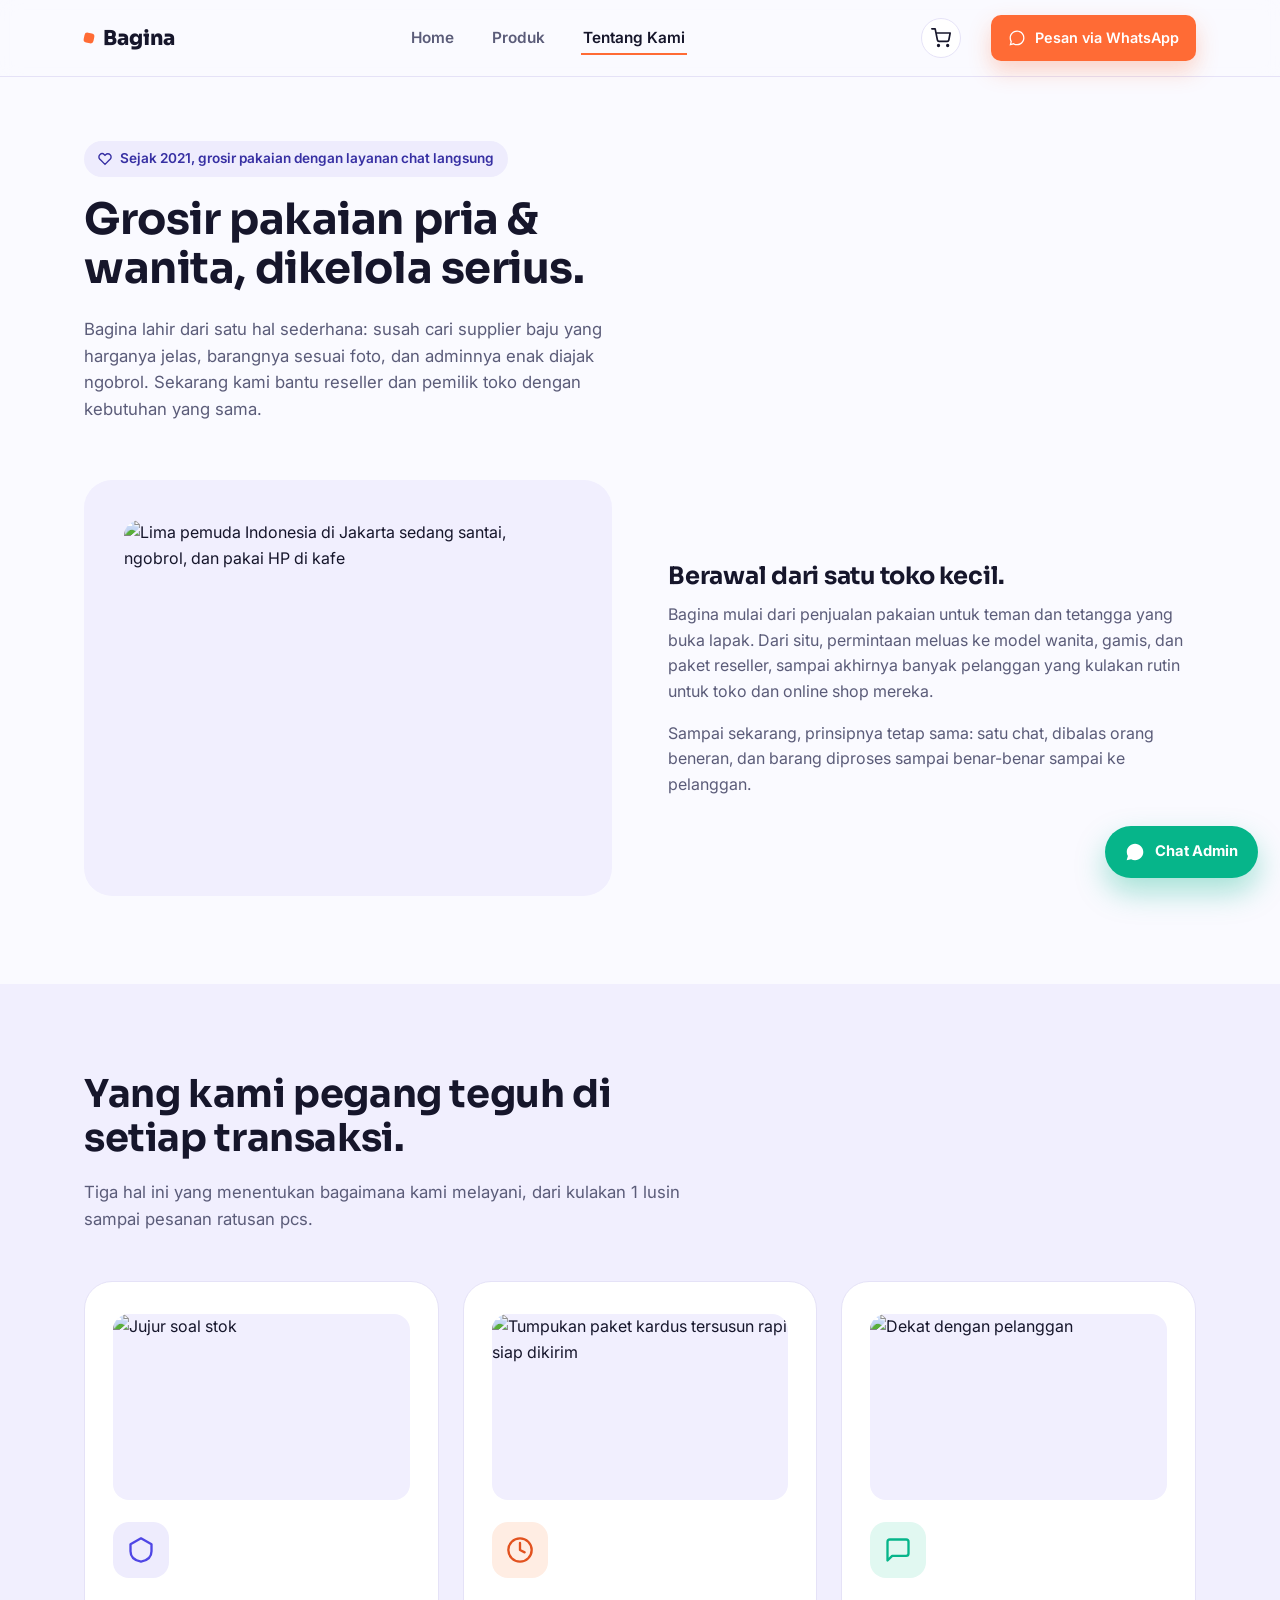
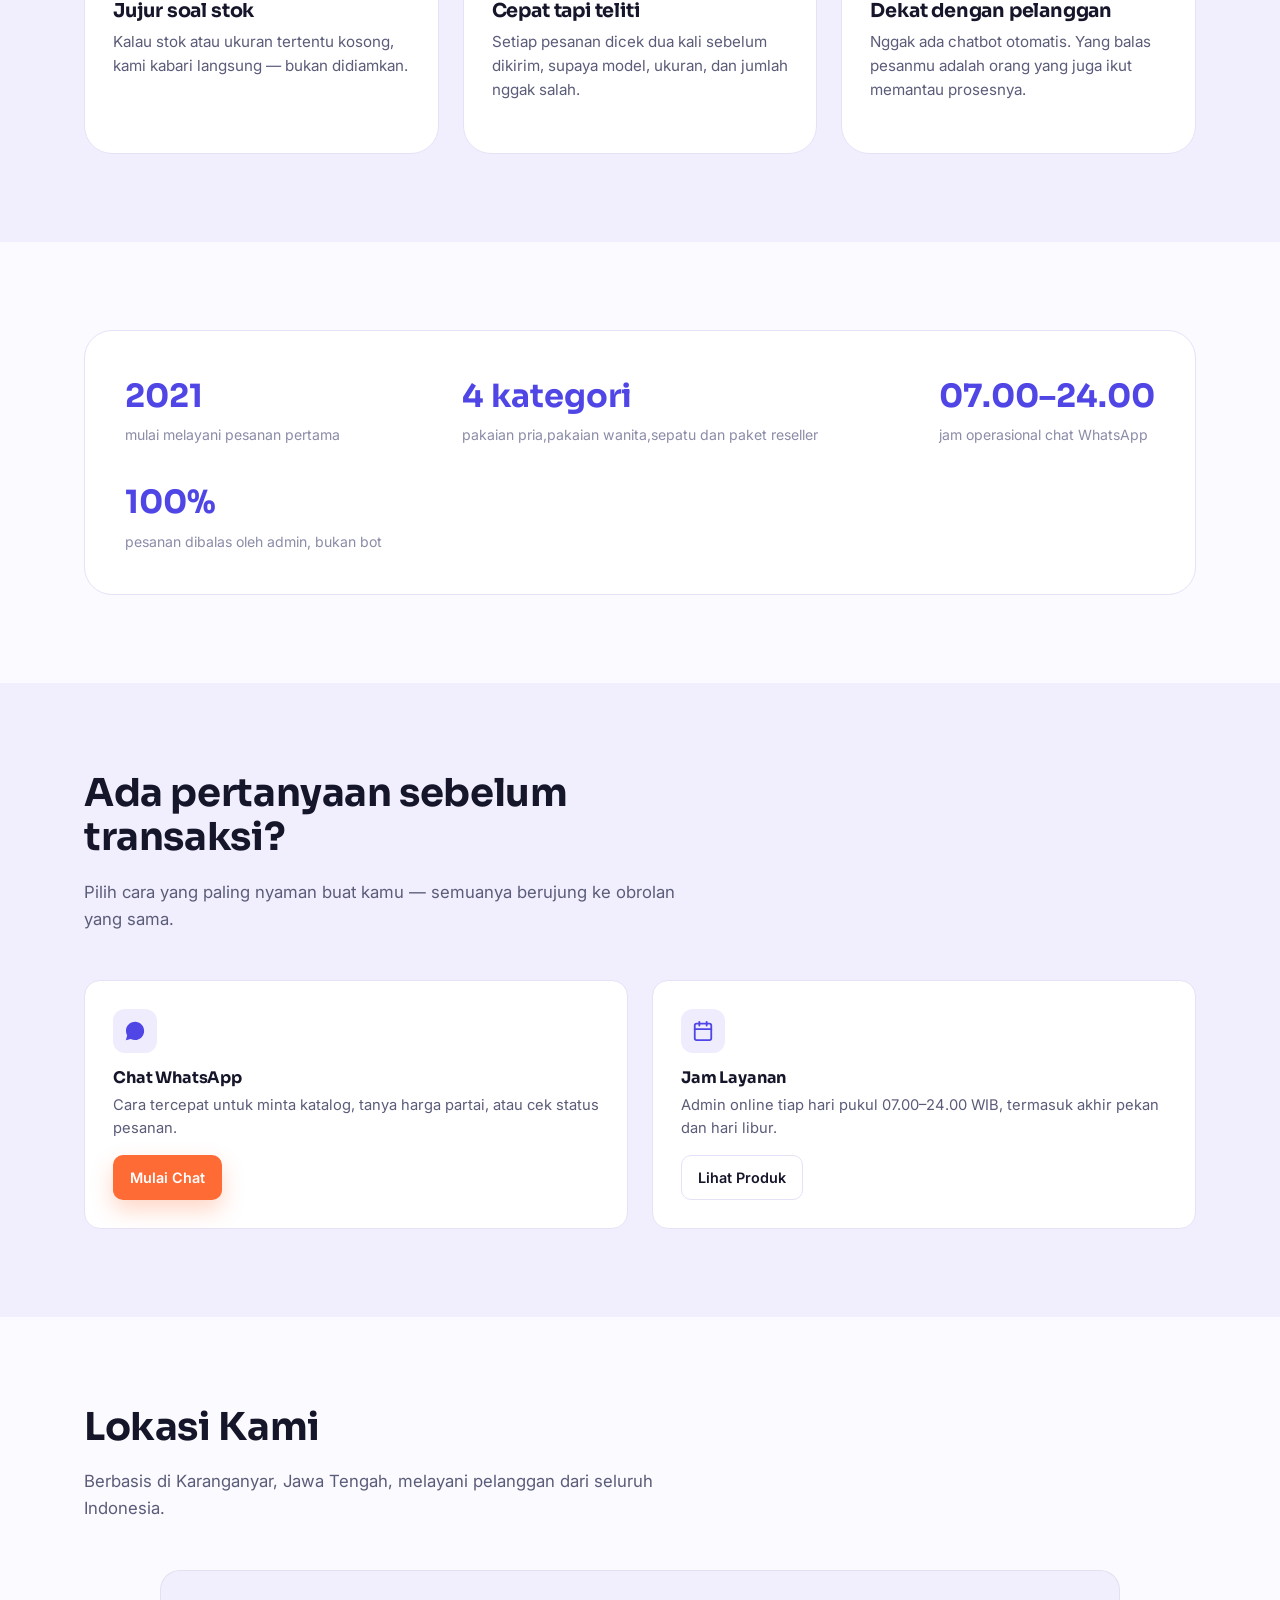
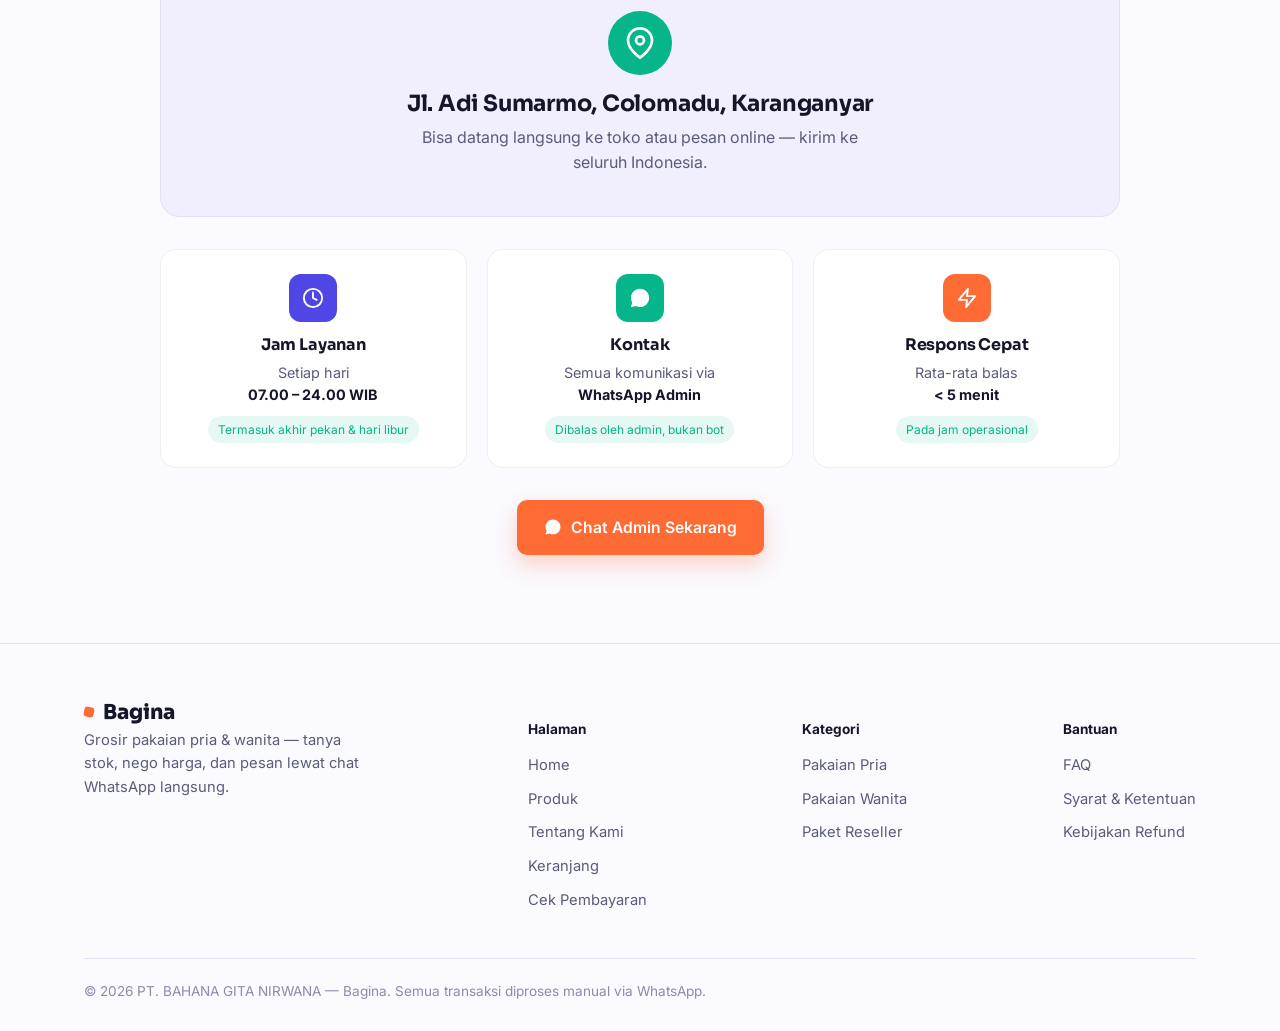
==== commit 1a77786f: "try automatic deployment" ====
--- a/about.html
+++ b/about.html
@@ -212,8 +212,8 @@
             <span>mulai melayani pesanan pertama</span>
           </div>
           <div class="stat-item">
-            <strong>3 kategori</strong>
-            <span>pria, wanita, dan paket reseller</span>
+            <strong>4 kategori</strong>
+            <span>pakaian pria,pakaian wanita,sepatu dan paket reseller</span>
           </div>
           <div class="stat-item">
             <strong>07.00–24.00</strong>
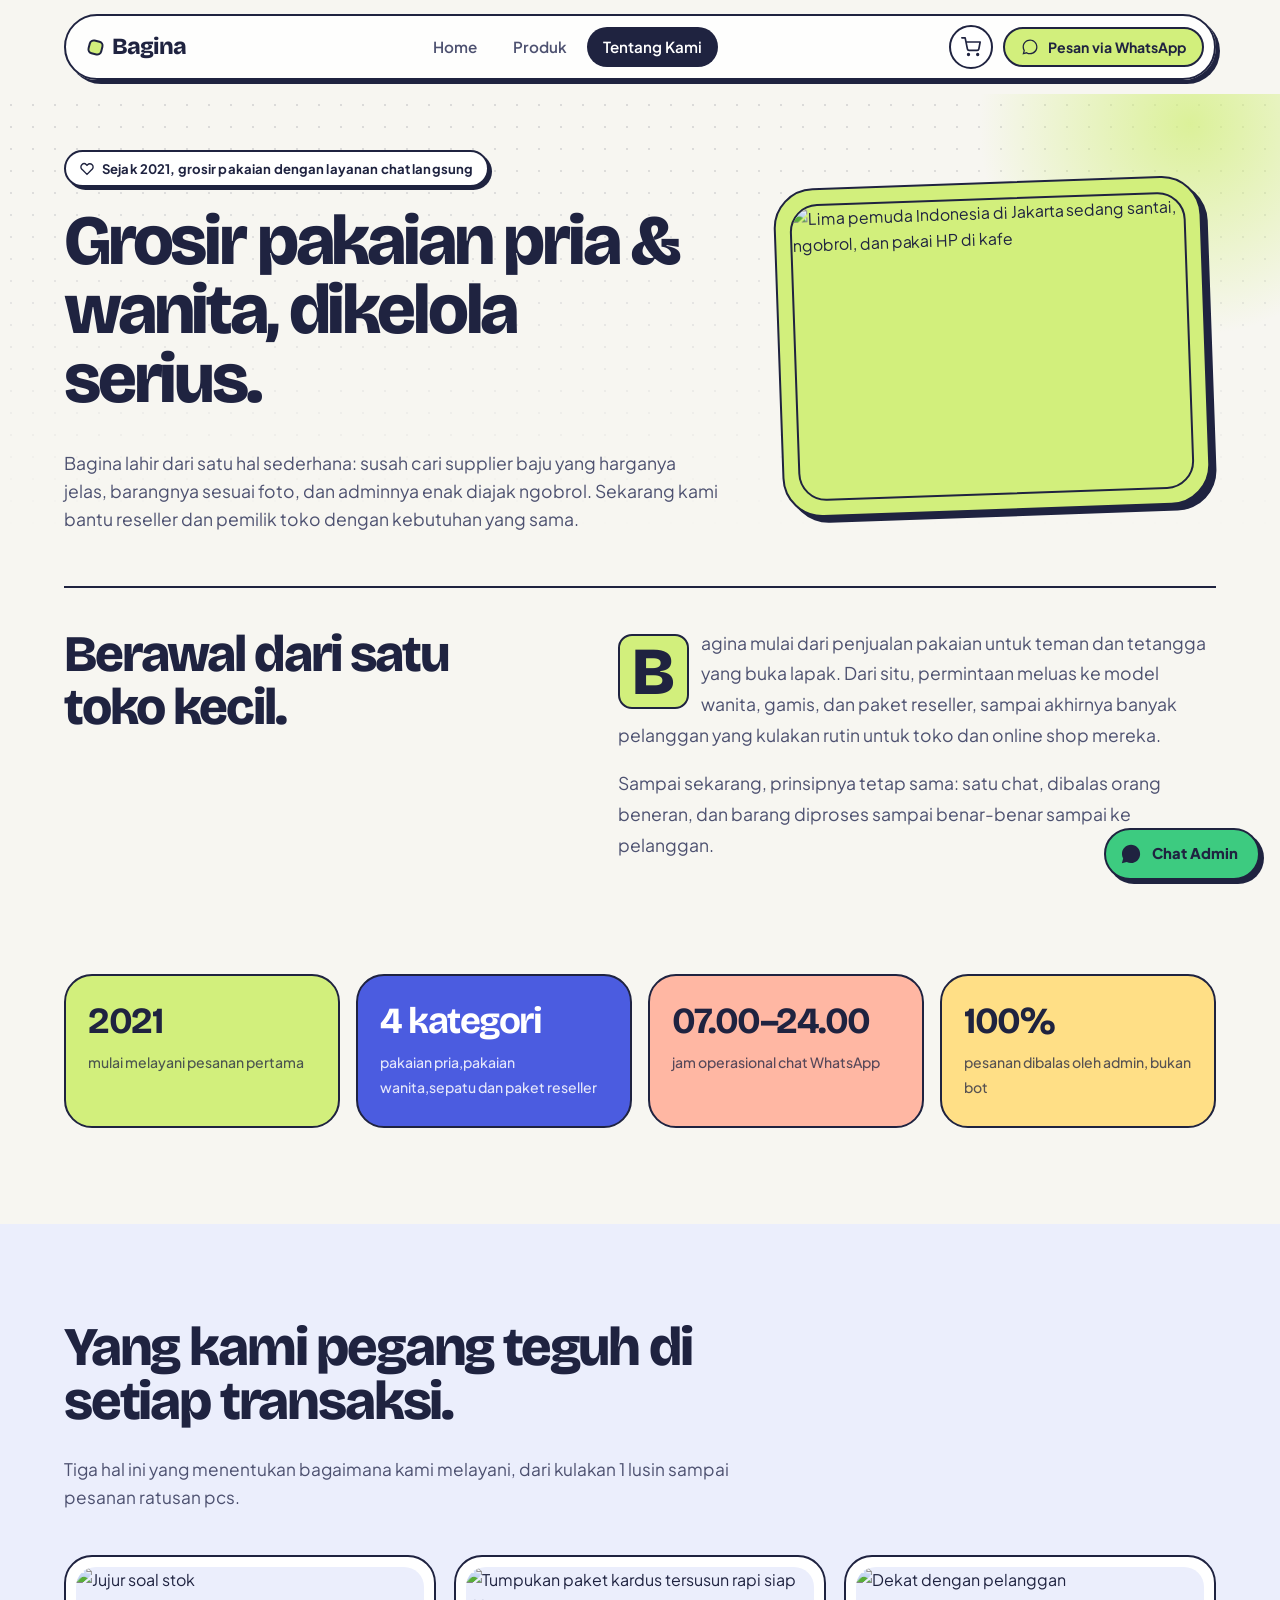
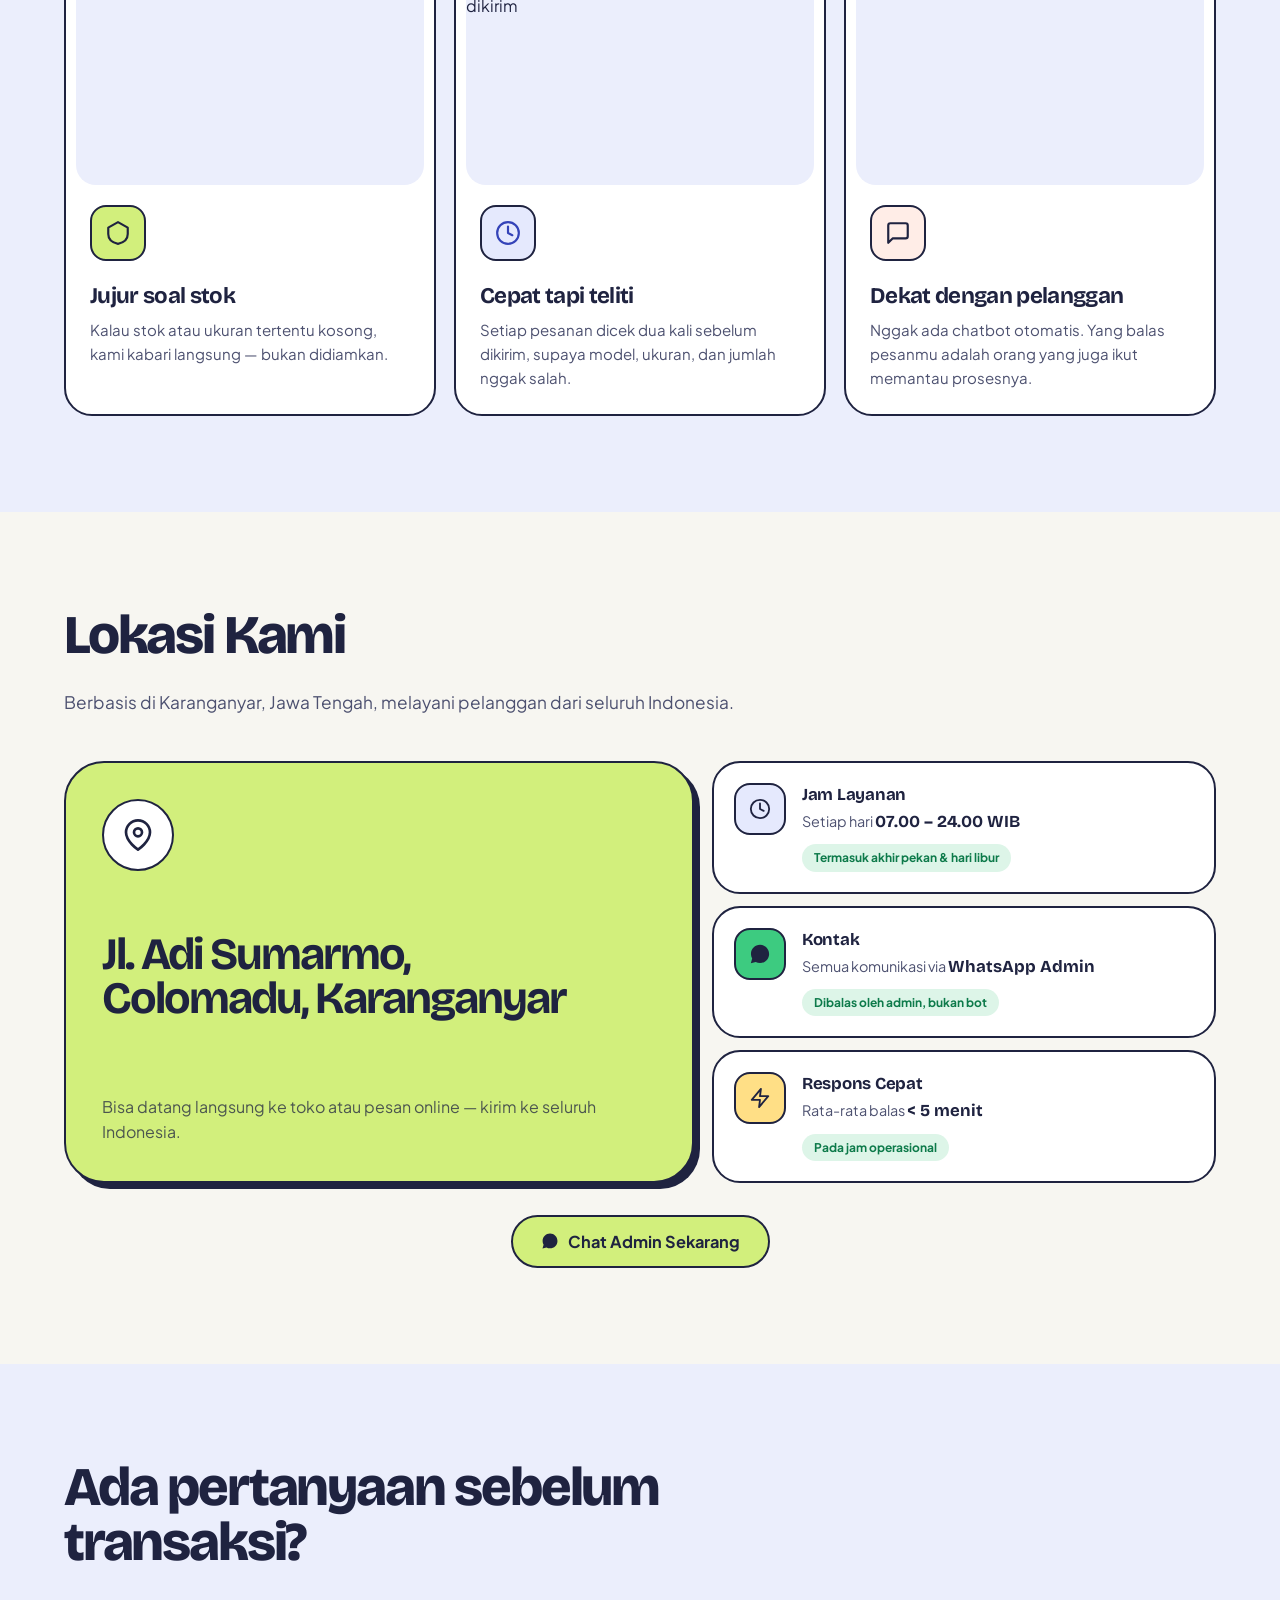
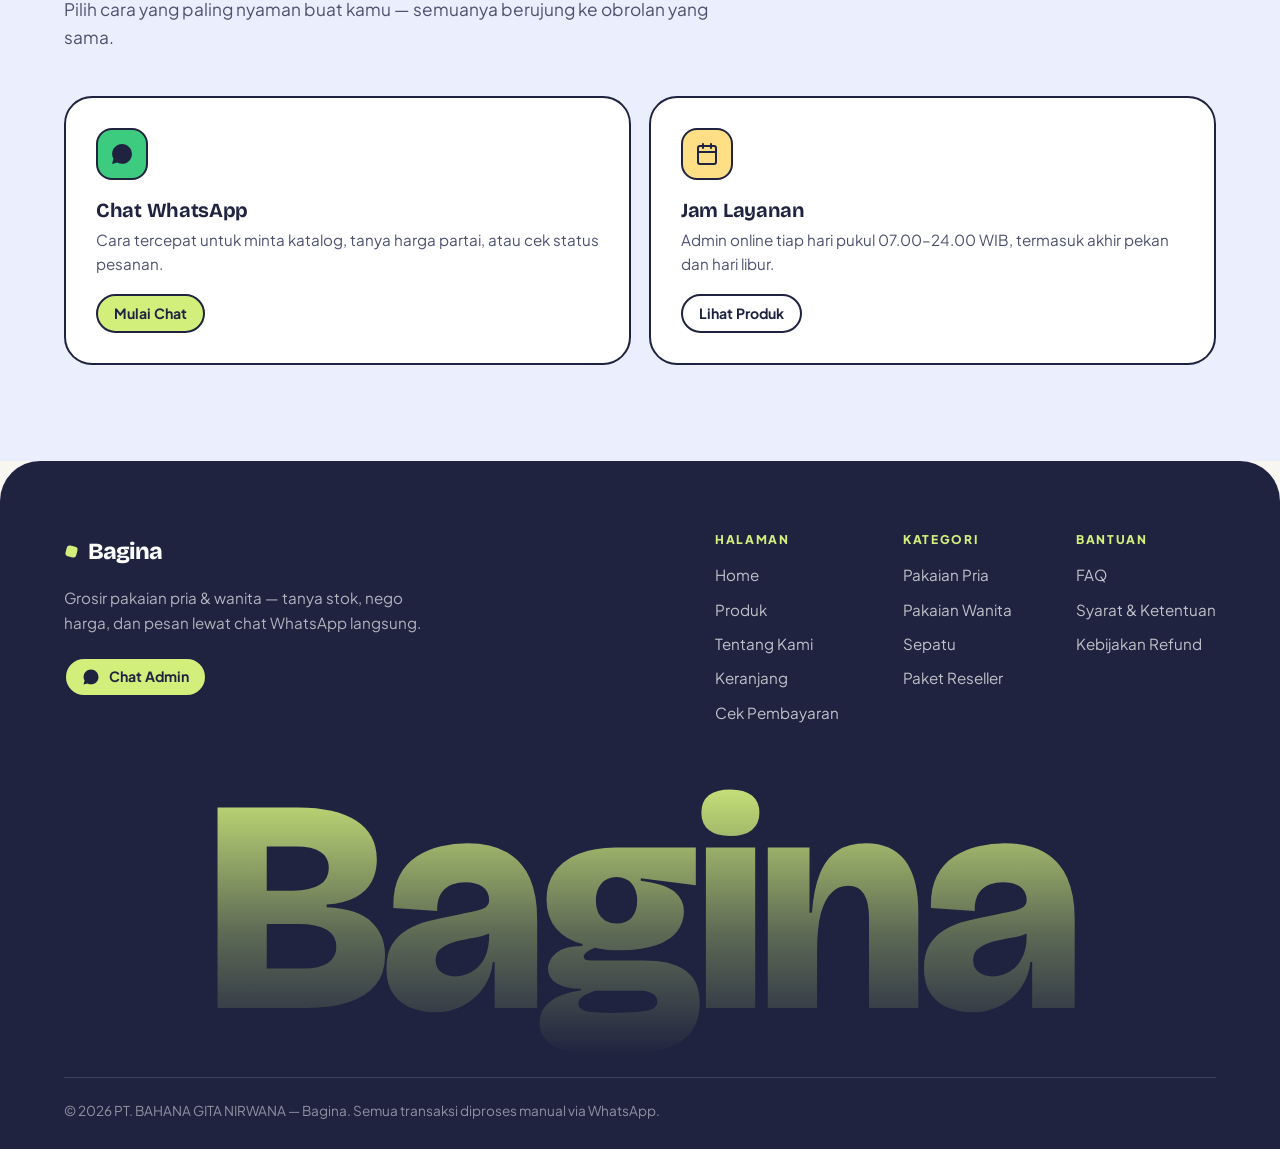
==== commit d7d23e85: "Redesain tampilan & tata letak website (gaya modern Gen Z) - Design system baru di style.css: font B" ====
--- a/about.html
+++ b/about.html
@@ -8,6 +8,13 @@
       name="description"
       content="Kenali Bagina, grosir pakaian pria, wanita, dan paket reseller dengan layanan langsung via WhatsApp."
     />
+    <meta name="theme-color" content="#f7f6f1" />
+    <link rel="preconnect" href="https://fonts.googleapis.com" />
+    <link rel="preconnect" href="https://fonts.gstatic.com" crossorigin />
+    <link
+      rel="stylesheet"
+      href="https://fonts.googleapis.com/css2?family=Bricolage+Grotesque:opsz,wght@12..96,400..800&family=Plus+Jakarta+Sans:wght@400;500;600;700;800&display=swap"
+    />
     <link rel="stylesheet" href="style.css" />
 
     <link rel="apple-touch-icon" sizes="180x180" href="/apple-touch-icon.png" />
@@ -24,22 +31,18 @@
             viewBox="0 0 24 24"
             fill="none"
             stroke="currentColor"
-            stroke-width="2"
+            stroke-width="2.4"
             stroke-linecap="round"
           >
-            <line x1="3" y1="6" x2="21" y2="6"></line>
-            <line x1="3" y1="12" x2="21" y2="12"></line>
-            <line x1="3" y1="18" x2="21" y2="18"></line>
+            <line x1="4" y1="7" x2="20" y2="7"></line>
+            <line x1="4" y1="12" x2="20" y2="12"></line>
+            <line x1="4" y1="17" x2="14" y2="17"></line>
           </svg>
         </button>
         <ul class="nav-links">
           <li><a href="index.html" data-page="index.html">Home</a></li>
           <li><a href="produk.html" data-page="produk.html">Produk</a></li>
-          <li>
-            <a href="about.html" data-page="about.html" class="active"
-              >Tentang Kami</a
-            >
-          </li>
+          <li><a href="about.html" data-page="about.html" class="active">Tentang Kami</a></li>
         </ul>
         <div class="nav-right">
           <a href="#" data-wa-general class="btn btn-accent btn-sm">
@@ -55,44 +58,46 @@
     </nav>
 
     <header class="page-header">
-      <div class="container">
-        <span class="pill-tag">
-          <svg
-            viewBox="0 0 24 24"
-            fill="none"
-            stroke="currentColor"
-            stroke-width="2.4"
-            stroke-linecap="round"
-          >
-            <path
-              d="M20.84 4.61a5.5 5.5 0 0 0-7.78 0L12 5.67l-1.06-1.06a5.5 5.5 0 0 0-7.78 7.78l1.06 1.06L12 21.23l7.78-7.78 1.06-1.06a5.5 5.5 0 0 0 0-7.78z"
-            ></path>
-          </svg>
-          Sejak 2021, grosir pakaian dengan layanan chat langsung
-        </span>
-        <h1>Grosir pakaian pria &amp; wanita, dikelola serius.</h1>
-        <p>
-          Bagina lahir dari satu hal sederhana: susah cari supplier baju yang
-          harganya jelas, barangnya sesuai foto, dan adminnya enak diajak
-          ngobrol. Sekarang kami bantu reseller dan pemilik toko dengan
-          kebutuhan yang sama.
-        </p>
-      </div>
-    </header>
-
-    <section style="padding-top: 0">
-      <div class="container">
-        <div class="story-grid">
-          <div class="story-art">
-            <img
+      <div class="container split">
+        <div class="page-header-main">
+          <span class="pill-tag">
+            <svg
+              viewBox="0 0 24 24"
+              fill="none"
+              stroke="currentColor"
+              stroke-width="2.4"
+              stroke-linecap="round"
+            >
+              <path
+                d="M20.84 4.61a5.5 5.5 0 0 0-7.78 0L12 5.67l-1.06-1.06a5.5 5.5 0 0 0-7.78 7.78l1.06 1.06L12 21.23l7.78-7.78 1.06-1.06a5.5 5.5 0 0 0 0-7.78z"
+              ></path>
+            </svg>
+            Sejak 2021, grosir pakaian dengan layanan chat langsung
+          </span>
+          <h1>Grosir pakaian pria &amp; wanita, dikelola serius.</h1>
+          <p>
+            Bagina lahir dari satu hal sederhana: susah cari supplier baju yang
+            harganya jelas, barangnya sesuai foto, dan adminnya enak diajak
+            ngobrol. Sekarang kami bantu reseller dan pemilik toko dengan
+            kebutuhan yang sama.
+          </p>
+        </div>
+        <div class="story-art">
+          <img
               class="story-photo"
               src="https://images.pexels.com/photos/1036804/pexels-photo-1036804.jpeg?auto=compress&cs=tinysrgb&w=900"
               alt="Lima pemuda Indonesia di Jakarta sedang santai, ngobrol, dan pakai HP di kafe"
               loading="lazy"
             />
           </div>
+      </div>
+    </header>
+
+    <section style="padding-top: 0">
+      <div class="container">
+        <div class="story-grid story-text">
+          <h2>Berawal dari satu toko kecil.</h2>
           <div>
-            <h2>Berawal dari satu toko kecil.</h2>
             <p>
               Bagina mulai dari penjualan pakaian untuk teman dan tetangga yang
               buka lapak. Dari situ, permintaan meluas ke model wanita, gamis,
@@ -108,7 +113,28 @@
         </div>
       </div>
     </section>
-
+    <section style="padding-top: 0">
+      <div class="container">
+        <div class="stat-row">
+          <div class="stat-item">
+            <strong>2021</strong>
+            <span>mulai melayani pesanan pertama</span>
+          </div>
+          <div class="stat-item">
+            <strong>4 kategori</strong>
+            <span>pakaian pria,pakaian wanita,sepatu dan paket reseller</span>
+          </div>
+          <div class="stat-item">
+            <strong>07.00–24.00</strong>
+            <span>jam operasional chat WhatsApp</span>
+          </div>
+          <div class="stat-item">
+            <strong>100%</strong>
+            <span>pesanan dibalas oleh admin, bukan bot</span>
+          </div>
+        </div>
+      </div>
+    </section>
     <section style="background: var(--bg-alt)">
       <div class="container">
         <div class="section-head">
@@ -203,84 +229,6 @@
         </div>
       </div>
     </section>
-
-    <section>
-      <div class="container">
-        <div class="stat-row">
-          <div class="stat-item">
-            <strong>2021</strong>
-            <span>mulai melayani pesanan pertama</span>
-          </div>
-          <div class="stat-item">
-            <strong>4 kategori</strong>
-            <span>pakaian pria,pakaian wanita,sepatu dan paket reseller</span>
-          </div>
-          <div class="stat-item">
-            <strong>07.00–24.00</strong>
-            <span>jam operasional chat WhatsApp</span>
-          </div>
-          <div class="stat-item">
-            <strong>100%</strong>
-            <span>pesanan dibalas oleh admin, bukan bot</span>
-          </div>
-        </div>
-      </div>
-    </section>
-
-    <section style="background: var(--bg-alt)">
-      <div class="container">
-        <div class="section-head">
-          <h2>Ada pertanyaan sebelum transaksi?</h2>
-          <p>
-            Pilih cara yang paling nyaman buat kamu — semuanya berujung ke
-            obrolan yang sama.
-          </p>
-        </div>
-        <div class="contact-grid">
-          <div class="contact-card">
-            <div class="cc-icon">
-              <svg viewBox="0 0 24 24" fill="currentColor">
-                <path
-                  d="M12.04 2C6.58 2 2.13 6.45 2.13 11.91c0 1.75.46 3.45 1.32 4.95L2 22l5.29-1.39a9.87 9.87 0 0 0 4.75 1.21h.01c5.46 0 9.9-4.45 9.9-9.91C21.96 6.45 17.5 2 12.04 2z"
-                />
-              </svg>
-            </div>
-            <h4>Chat WhatsApp</h4>
-            <p>
-              Cara tercepat untuk minta katalog, tanya harga partai, atau cek
-              status pesanan.
-            </p>
-            <a href="#" data-wa-general class="btn btn-accent btn-sm"
-              >Mulai Chat</a
-            >
-          </div>
-          <div class="contact-card">
-            <div class="cc-icon">
-              <svg
-                viewBox="0 0 24 24"
-                fill="none"
-                stroke="currentColor"
-                stroke-width="2"
-                stroke-linecap="round"
-                stroke-linejoin="round"
-              >
-                <rect x="3" y="4" width="18" height="18" rx="2"></rect>
-                <line x1="16" y1="2" x2="16" y2="6"></line>
-                <line x1="8" y1="2" x2="8" y2="6"></line>
-                <line x1="3" y1="10" x2="21" y2="10"></line>
-              </svg>
-            </div>
-            <h4>Jam Layanan</h4>
-            <p>
-              Admin online tiap hari pukul 07.00–24.00 WIB, termasuk akhir pekan
-              dan hari libur.
-            </p>
-            <a href="produk.html" class="btn btn-ghost btn-sm">Lihat Produk</a>
-          </div>
-        </div>
-      </div>
-    </section>
-
     <!-- LOKASI -->
     <section>
       <div class="container">
@@ -390,6 +338,59 @@
         </div>
       </div>
     </section>
+    <section style="background: var(--bg-alt)">
+      <div class="container">
+        <div class="section-head">
+          <h2>Ada pertanyaan sebelum transaksi?</h2>
+          <p>
+            Pilih cara yang paling nyaman buat kamu — semuanya berujung ke
+            obrolan yang sama.
+          </p>
+        </div>
+        <div class="contact-grid">
+          <div class="contact-card">
+            <div class="cc-icon">
+              <svg viewBox="0 0 24 24" fill="currentColor">
+                <path
+                  d="M12.04 2C6.58 2 2.13 6.45 2.13 11.91c0 1.75.46 3.45 1.32 4.95L2 22l5.29-1.39a9.87 9.87 0 0 0 4.75 1.21h.01c5.46 0 9.9-4.45 9.9-9.91C21.96 6.45 17.5 2 12.04 2z"
+                />
+              </svg>
+            </div>
+            <h4>Chat WhatsApp</h4>
+            <p>
+              Cara tercepat untuk minta katalog, tanya harga partai, atau cek
+              status pesanan.
+            </p>
+            <a href="#" data-wa-general class="btn btn-accent btn-sm"
+              >Mulai Chat</a
+            >
+          </div>
+          <div class="contact-card">
+            <div class="cc-icon">
+              <svg
+                viewBox="0 0 24 24"
+                fill="none"
+                stroke="currentColor"
+                stroke-width="2"
+                stroke-linecap="round"
+                stroke-linejoin="round"
+              >
+                <rect x="3" y="4" width="18" height="18" rx="2"></rect>
+                <line x1="16" y1="2" x2="16" y2="6"></line>
+                <line x1="8" y1="2" x2="8" y2="6"></line>
+                <line x1="3" y1="10" x2="21" y2="10"></line>
+              </svg>
+            </div>
+            <h4>Jam Layanan</h4>
+            <p>
+              Admin online tiap hari pukul 07.00–24.00 WIB, termasuk akhir pekan
+              dan hari libur.
+            </p>
+            <a href="produk.html" class="btn btn-ghost btn-sm">Lihat Produk</a>
+          </div>
+        </div>
+      </div>
+    </section>
     <footer>
       <div class="container">
         <div class="footer-top">
@@ -401,27 +402,38 @@
               Grosir pakaian pria &amp; wanita — tanya stok, nego harga, dan
               pesan lewat chat WhatsApp langsung.
             </p>
-          </div>
-
-          <div class="footer-col">
-            <h5>Halaman</h5>
-            <a href="index.html">Home</a>
-            <a href="produk.html">Produk</a>
-            <a href="about.html">Tentang Kami</a>
-          </div>
-          <div class="footer-col">
-            <h5>Kategori</h5>
-            <a href="produk.html#pria">Pakaian Pria</a>
-            <a href="produk.html#wanita">Pakaian Wanita</a>
-            <a href="produk.html#paket">Paket Reseller</a>
-          </div>
-          <div class="footer-col">
-            <h5>Bantuan</h5>
-            <a href="faq.html">FAQ</a>
-            <a href="terms.html">Syarat &amp; Ketentuan</a>
-            <a href="refund.html">Kebijakan Refund</a>
-          </div>
-        </div>
+            <a href="#" data-wa-general class="btn btn-accent btn-sm">
+              <svg viewBox="0 0 24 24" fill="currentColor">
+                <path
+                  d="M12.04 2C6.58 2 2.13 6.45 2.13 11.91c0 1.75.46 3.45 1.32 4.95L2 22l5.29-1.39a9.87 9.87 0 0 0 4.75 1.21h.01c5.46 0 9.9-4.45 9.9-9.91C21.96 6.45 17.5 2 12.04 2z"
+                />
+              </svg>
+              Chat Admin
+            </a>
+          </div>
+          <div class="footer-cols">
+            <div class="footer-col">
+              <h5>Halaman</h5>
+              <a href="index.html">Home</a>
+              <a href="produk.html">Produk</a>
+              <a href="about.html">Tentang Kami</a>
+            </div>
+            <div class="footer-col">
+              <h5>Kategori</h5>
+              <a href="produk.html#pria">Pakaian Pria</a>
+              <a href="produk.html#wanita">Pakaian Wanita</a>
+              <a href="produk.html#sepatu">Sepatu</a>
+              <a href="produk.html#paket">Paket Reseller</a>
+            </div>
+            <div class="footer-col">
+              <h5>Bantuan</h5>
+              <a href="faq.html">FAQ</a>
+              <a href="terms.html">Syarat &amp; Ketentuan</a>
+              <a href="refund.html">Kebijakan Refund</a>
+            </div>
+          </div>
+        </div>
+        <div class="footer-wordmark" aria-hidden="true">Bagina</div>
         <div class="footer-bottom">
           <span
             >© 2026 PT. BAHANA GITA NIRWANA — Bagina. Semua transaksi diproses
--- a/style.css
+++ b/style.css
@@ -1,42 +1,65 @@
 /* =========================================================
-   BAGINA — Design System
-   Font: Sora (display) + Inter (body)
+   BAGINA — Design System v2 · "Pop Grosir"
+   Gaya: neo-brutalism pop (garis tebal, shadow tegas, palet kalem)
+   Font: Bricolage Grotesque (display) + Plus Jakarta Sans (body)
+   Font dimuat lewat <link> di <head> tiap halaman.
    ========================================================= */
 
-@import url("https://fonts.googleapis.com/css2?family=Sora:wght@400;600;700;800&family=Inter:wght@400;500;600;700&display=swap");
-
 :root {
-  --bg: #fafaff;
-  --bg-alt: #f1effe;
+  /* Permukaan */
+  --bg: #f7f6f1;
+  --bg-alt: #ebeefc; /* periwinkle sangat muda */
   --surface: #ffffff;
-  --border: #e5e2f7;
-  --ink: #16162b;
-  --ink-soft: #5b5c79;
-  --ink-faint: #8b8ca8;
-
-  --primary: #4f46e5;
-  --primary-dark: #3730a3;
-  --primary-tint: #eeecfd;
-
-  --accent: #ff6b35;
-  --accent-dark: #e2521f;
-  --accent-tint: #ffede3;
-
-  --mint: #06b58a;
-  --mint-tint: #e1f8f1;
-
-  --yellow: #ffc93c;
-
-  --radius-s: 10px;
-  --radius-m: 16px;
+  --border: #e3e3ea;
+  --stroke: #1f2340; /* navy gelap, lebih lembut dari hitam */
+
+  /* Teks */
+  --ink: #1f2340;
+  --ink-rgb: 31, 35, 64;
+  --ink-soft: #4d5170;
+  --ink-faint: #8185a0;
+
+  /* Warna merek — kalem tapi hidup */
+  --primary: #4b5ce0; /* biru periwinkle */
+  --primary-rgb: 75, 92, 224;
+  --primary-dark: #3443b8;
+  --primary-tint: #e5e9fd;
+
+  --accent: #d2ef7c; /* lime muda segar */
+  --accent-rgb: 210, 239, 124;
+  --accent-dark: #b4d65a;
+  --accent-tint: #f3fbdd;
+
+  --pink: #ffb7a3; /* peach-koral */
+  --pink-tint: #ffede7;
+  --mint: #2fb872;
+  --mint-tint: #ddf5e8;
+  --yellow: #ffdf86; /* kuning butter */
+  --yellow-tint: #fff6d9;
+  --orange: #ffc39b;
+  --wa: #3dcb80;
+
+  /* Bentuk */
+  --radius-s: 12px;
+  --radius-m: 20px;
   --radius-l: 28px;
+  --radius-xl: 40px;
 
   --shadow-sm:
-    0 1px 2px rgba(22, 22, 43, 0.06), 0 1px 1px rgba(22, 22, 43, 0.04);
-  --shadow-md: 0 12px 28px rgba(38, 32, 109, 0.1);
-  --shadow-lg: 0 24px 48px rgba(38, 32, 109, 0.14);
-
-  --container: 1160px;
+    0 1px 2px rgba(var(--ink-rgb), 0.06), 0 1px 1px rgba(var(--ink-rgb), 0.04);
+  --shadow-md: 0 14px 34px rgba(var(--ink-rgb), 0.1);
+  --shadow-lg: 0 28px 60px rgba(var(--ink-rgb), 0.16);
+  --hard: 4px 4px 0 var(--stroke);
+  --hard-lg: 6px 6px 0 var(--stroke);
+
+  --font-display:
+    "Bricolage Grotesque", "Plus Jakarta Sans", system-ui, sans-serif;
+  --font-body:
+    "Plus Jakarta Sans", system-ui, -apple-system, "Segoe UI", sans-serif;
+
+  --container: 1200px;
+  --gutter: 24px;
+  --ease-pop: cubic-bezier(0.2, 0.8, 0.2, 1);
 }
 
 *,
@@ -46,32 +69,43 @@
 }
 html {
   scroll-behavior: smooth;
+  -webkit-text-size-adjust: 100%;
 }
 
 body {
   margin: 0;
   background: var(--bg);
   color: var(--ink);
-  font-family:
-    "Inter",
-    system-ui,
-    -apple-system,
-    sans-serif;
+  font-family: var(--font-body);
   font-size: 16px;
   line-height: 1.6;
   -webkit-font-smoothing: antialiased;
   overflow-x: hidden; /* cegah geser horizontal karena 1 elemen overflow */
 }
 
+::selection {
+  background: var(--accent);
+  color: var(--ink);
+}
+
 h1,
 h2,
 h3,
-h4 {
-  font-family: "Sora", "Inter", system-ui, sans-serif;
-  color: var(--ink);
-  line-height: 1.15;
+h4,
+h5 {
+  font-family: var(--font-display);
+  color: var(--ink);
+  line-height: 1.05;
   margin: 0 0 0.5em;
-  letter-spacing: -0.01em;
+  letter-spacing: -0.03em;
+  font-weight: 800;
+}
+h3,
+h4,
+h5 {
+  line-height: 1.2;
+  letter-spacing: -0.015em;
+  font-weight: 700;
 }
 
 p {
@@ -100,49 +134,86 @@
   width: 100%;
   max-width: var(--container);
   margin: 0 auto;
-  padding: 0 24px;
+  padding: 0 var(--gutter);
 }
 
 section {
-  padding: 88px 0;
+  padding: 96px 0;
 }
 @media (max-width: 720px) {
   section {
-    padding: 56px 0;
-  }
-}
-
-.eyebrow-hidden {
-  /* intentionally unused */
+    padding: 64px 0;
+  }
+}
+
+/* Section berbentuk kartu besar (sudut membulat, sedikit masuk dari tepi) */
+.section-round {
+  margin: 0 12px;
+  border-radius: var(--radius-xl);
+}
+@media (max-width: 560px) {
+  .section-round {
+    margin: 0 8px;
+    border-radius: var(--radius-l);
+  }
+}
+
+/* Stabilo highlight untuk kata penting di judul */
+.hl {
+  background: linear-gradient(
+    transparent 58%,
+    var(--accent) 58%,
+    var(--accent) 92%,
+    transparent 92%
+  );
+  padding: 0 0.06em;
+  -webkit-box-decoration-break: clone;
+  box-decoration-break: clone;
 }
 
 .section-head {
-  max-width: 620px;
-  margin-bottom: 48px;
+  max-width: 680px;
+  margin-bottom: 44px;
+}
+.section-head.center {
+  margin-left: auto;
+  margin-right: auto;
+  text-align: center;
+}
+.section-head.center p {
+  margin-left: auto;
+  margin-right: auto;
 }
 .section-head h2 {
-  font-size: clamp(1.7rem, 3vw, 2.4rem);
+  font-size: clamp(2rem, 4.6vw, 3.4rem);
+  letter-spacing: -0.04em;
+  line-height: 1;
 }
 .section-head p {
-  font-size: 1.05rem;
+  font-size: 1.08rem;
   margin-bottom: 0;
+  max-width: 52ch;
 }
 
 .pill-tag {
   display: inline-flex;
   align-items: center;
   gap: 8px;
-  background: var(--primary-tint);
-  color: var(--primary-dark);
-  font-weight: 600;
-  font-size: 0.85rem;
-  padding: 7px 14px;
+  background: var(--surface);
+  color: var(--ink);
+  border: 2px solid var(--stroke);
+  box-shadow: 3px 3px 0 var(--stroke);
+  font-weight: 700;
+  font-size: 0.82rem;
+  letter-spacing: 0.01em;
+  padding: 6px 14px;
   border-radius: 999px;
-  margin-bottom: 18px;
+  margin-bottom: 20px;
 }
 .pill-tag svg {
   width: 14px;
   height: 14px;
+  flex-shrink: 0;
 }
 
 /* ---------- Buttons ---------- */
@@ -151,20 +222,28 @@
   align-items: center;
   justify-content: center;
   gap: 9px;
-  padding: 14px 26px;
-  border-radius: var(--radius-s);
-  font-weight: 600;
-  font-size: 0.98rem;
-  border: 1px solid transparent;
+  padding: 13px 24px;
+  border-radius: 999px;
+  font-family: var(--font-body);
+  font-weight: 700;
+  font-size: 0.97rem;
+  line-height: 1.2;
+  border: 2px solid var(--stroke);
   transition:
-    transform 0.15s ease,
-    box-shadow 0.15s ease,
+    transform 0.18s var(--ease-pop),
+    box-shadow 0.18s var(--ease-pop),
     background-color 0.15s ease,
+    color 0.15s ease,
     border-color 0.15s ease;
   white-space: nowrap;
 }
+.btn:hover {
+  transform: translate(-2px, -2px);
+  box-shadow: var(--hard);
+}
 .btn:active {
-  transform: translateY(1px);
+  transform: translate(0, 0);
+  box-shadow: none;
 }
 .btn svg {
   width: 18px;
@@ -174,12 +253,10 @@
 
 .btn-accent {
   background: var(--accent);
-  color: #fff;
-  box-shadow: 0 10px 22px rgba(255, 107, 53, 0.28);
+  color: var(--ink);
 }
 .btn-accent:hover {
-  background: var(--accent-dark);
-  box-shadow: 0 12px 26px rgba(255, 107, 53, 0.36);
+  background: var(--accent);
 }
 
 .btn-primary {
@@ -187,92 +264,125 @@
   color: #fff;
 }
 .btn-primary:hover {
-  background: var(--primary-dark);
+  background: var(--ink);
+  box-shadow: 4px 4px 0 var(--primary);
 }
 
 .btn-ghost {
-  background: transparent;
-  color: var(--ink);
-  border-color: var(--border);
+  background: var(--surface);
+  color: var(--ink);
 }
 .btn-ghost:hover {
-  border-color: var(--ink);
+  background: var(--surface);
 }
 
 .btn-block {
   width: 100%;
 }
 .btn-sm {
-  padding: 10px 16px;
-  font-size: 0.9rem;
-}
-
-/* ---------- Navbar ---------- */
+  padding: 9px 16px;
+  font-size: 0.88rem;
+}
+.btn-lg {
+  padding: 16px 28px;
+  font-size: 1.02rem;
+}
+
+/* ---------- Navbar (floating pill) ---------- */
 .navbar {
   position: sticky;
   top: 0;
   z-index: 100;
-  background: rgba(250, 250, 255, 0.85);
-  backdrop-filter: blur(10px);
-  border-bottom: 1px solid var(--border);
+  padding: 14px var(--gutter);
 }
 .navbar .container {
+  position: relative;
   display: flex;
   align-items: center;
   justify-content: space-between;
-  height: 76px;
-}
+  gap: 16px;
+  height: 66px;
+  max-width: calc(var(--container) - 2 * var(--gutter));
+  padding: 0 10px 0 22px;
+  background: rgba(255, 255, 255, 0.86);
+  -webkit-backdrop-filter: blur(14px) saturate(1.4);
+  backdrop-filter: blur(14px) saturate(1.4);
+  border: 2px solid var(--stroke);
+  border-radius: 999px;
+  box-shadow: var(--hard);
+  transition: box-shadow 0.2s ease;
+}
+.navbar.scrolled .container {
+  box-shadow: var(--hard), 0 16px 34px rgba(var(--ink-rgb), 0.12);
+}
+
 .logo {
-  display: flex;
+  display: inline-flex;
   align-items: center;
   gap: 9px;
-  font-family: "Sora", sans-serif;
+  font-family: var(--font-display);
   font-weight: 800;
-  font-size: 1.28rem;
+  font-size: 1.45rem;
+  letter-spacing: -0.04em;
   color: var(--ink);
 }
 .logo .dot {
-  width: 10px;
-  height: 10px;
-  border-radius: 3px;
+  width: 15px;
+  height: 15px;
+  border-radius: 5px;
   background: var(--accent);
+  border: 2px solid var(--stroke);
   display: inline-block;
-  transform: rotate(12deg);
-}
+  transform: rotate(14deg);
+  transition: transform 0.4s var(--ease-pop);
+}
+.logo:hover .dot {
+  transform: rotate(194deg);
+}
+
 .nav-links {
   display: flex;
   align-items: center;
-  gap: 34px;
+  gap: 4px;
 }
 .nav-links a {
+  display: block;
   font-weight: 600;
-  font-size: 0.96rem;
+  font-size: 0.95rem;
   color: var(--ink-soft);
-  padding: 6px 2px;
-  border-bottom: 2px solid transparent;
+  padding: 8px 16px;
+  border-radius: 999px;
   transition:
     color 0.15s ease,
-    border-color 0.15s ease;
-}
-.nav-links a:hover,
+    background-color 0.15s ease;
+}
+.nav-links a:hover {
+  color: var(--ink);
+  background: var(--primary-tint);
+}
 .nav-links a.active {
-  color: var(--ink);
-  border-color: var(--accent);
+  color: #fff;
+  background: var(--ink);
 }
 .nav-right {
   display: flex;
   align-items: center;
-  gap: 22px;
+  gap: 10px;
+}
+.nav-right .btn-sm:hover {
+  box-shadow: 3px 3px 0 var(--stroke);
 }
 .nav-toggle {
   display: none;
-  width: 40px;
-  height: 40px;
-  border-radius: 10px;
-  border: 1px solid var(--border);
+  width: 44px;
+  height: 44px;
+  border-radius: 50%;
+  border: 2px solid var(--stroke);
   background: var(--surface);
+  color: var(--ink);
   align-items: center;
   justify-content: center;
+  flex-shrink: 0;
 }
 .nav-toggle svg {
   width: 20px;
@@ -282,105 +392,404 @@
 @media (max-width: 860px) {
   .nav-links {
     position: absolute;
-    top: 76px;
+    top: calc(100% + 10px);
     left: 0;
     right: 0;
     background: var(--surface);
-    border-bottom: 1px solid var(--border);
+    border: 2px solid var(--stroke);
+    border-radius: 24px;
+    box-shadow: var(--hard);
     flex-direction: column;
-    align-items: flex-start;
-    gap: 0;
-    padding: 6px 24px 18px;
+    align-items: stretch;
+    gap: 4px;
+    padding: 10px;
     display: none;
   }
   .nav-links.open {
     display: flex;
+    animation: dropIn 0.22s var(--ease-pop);
   }
   .nav-links a {
-    width: 100%;
-    padding: 12px 0;
-    border-bottom: 1px solid var(--border);
-  }
-  .nav-links a:last-child {
-    border-bottom: none;
+    padding: 14px 18px;
+    font-size: 1.05rem;
+    border-radius: 16px;
   }
   .nav-toggle {
     display: flex;
+    order: 3;
+  }
+  .nav-right {
+    margin-left: auto;
+    gap: 8px;
   }
   .nav-right .btn-accent span.long {
     display: none;
   }
-}
-
-/* ---------- Hero ---------- */
+  .nav-right .btn-sm {
+    width: 44px;
+    height: 44px;
+    padding: 0;
+  }
+}
+@keyframes dropIn {
+  from {
+    opacity: 0;
+    transform: translateY(-8px);
+  }
+  to {
+    opacity: 1;
+    transform: translateY(0);
+  }
+}
+
+/* ---------- Hero (editorial + bento) ---------- */
 .hero {
-  padding: 76px 0 60px;
+  position: relative;
+  padding: 36px 0 32px;
   overflow: hidden;
-}
-.hero .container {
+  isolation: isolate;
+}
+.hero::before {
+  content: "";
+  position: absolute;
+  inset: 0;
+  z-index: -1;
+  background-image: radial-gradient(
+    rgba(var(--ink-rgb), 0.12) 1.2px,
+    transparent 1.2px
+  );
+  background-size: 22px 22px;
+  -webkit-mask-image: linear-gradient(to bottom, #000 10%, transparent 60%);
+  mask-image: linear-gradient(to bottom, #000 10%, transparent 60%);
+}
+.hero h1 {
+  font-size: clamp(2.6rem, 6.4vw, 5.8rem);
+  line-height: 0.94;
+  letter-spacing: -0.05em;
+  max-width: 17ch;
+  margin-bottom: 0;
+}
+.hero-sub {
+  display: flex;
+  align-items: flex-end;
+  justify-content: space-between;
+  gap: 24px 40px;
+  flex-wrap: wrap;
+  margin: 34px 0 36px;
+  padding-top: 28px;
+  border-top: 2px solid var(--stroke);
+}
+.hero p.lead {
+  font-size: 1.1rem;
+  max-width: 44ch;
+  margin: 0;
+}
+.hero-cta {
+  display: flex;
+  gap: 12px;
+  flex-wrap: wrap;
+}
+
+/* Grid bento: foto besar + tile statistik + tile alamat */
+.hero-bento {
   display: grid;
-  grid-template-columns: 1.05fr 0.95fr;
-  gap: 56px;
+  grid-template-columns: repeat(4, minmax(0, 1fr));
+  grid-auto-rows: minmax(230px, auto);
+  gap: 16px;
+}
+.hero-meta {
+  display: contents;
+}
+
+.tile-label {
+  display: inline-flex;
   align-items: center;
-}
-.hero h1 {
-  font-size: clamp(2.1rem, 4.2vw, 3.4rem);
-  max-width: 12ch;
-}
-.hero p.lead {
-  font-size: 1.12rem;
-  max-width: 46ch;
-  margin-bottom: 30px;
-}
-.hero-cta {
-  display: flex;
-  gap: 14px;
-  flex-wrap: wrap;
-  margin-bottom: 34px;
-}
-.hero-meta {
-  display: flex;
-  gap: 28px;
-  flex-wrap: wrap;
-}
-.hero-meta div {
+  gap: 8px;
+  font-family: var(--font-body);
+  font-size: 0.72rem;
+  font-weight: 800;
+  text-transform: uppercase;
+  letter-spacing: 0.12em;
+  color: var(--ink);
+}
+.live {
+  display: inline-block;
+  width: 9px;
+  height: 9px;
+  border-radius: 50%;
+  background: var(--wa);
+  border: 2px solid var(--stroke);
+  animation: blink 1.6s ease-in-out infinite;
+}
+
+.bento-tile {
+  position: relative;
   display: flex;
   flex-direction: column;
-}
-.hero-meta strong {
-  font-family: "Sora", sans-serif;
-  font-size: 1.35rem;
-  color: var(--ink);
-}
-.hero-meta span {
-  font-size: 0.85rem;
-  color: var(--ink-faint);
-}
-
-@media (max-width: 900px) {
-  .hero .container {
-    grid-template-columns: 1fr;
-  }
-  .hero-art {
-    order: -1;
-    max-width: 380px;
-    margin: 0 auto;
-  }
-}
-
+  justify-content: flex-end;
+  gap: 6px;
+  padding: 22px;
+  border: 2px solid var(--stroke);
+  border-radius: var(--radius-l);
+  background: var(--surface);
+  transition:
+    transform 0.22s var(--ease-pop),
+    box-shadow 0.22s var(--ease-pop);
+}
+.bento-tile:hover {
+  transform: translate(-4px, -4px);
+  box-shadow: var(--hard-lg);
+}
+.bento-tile .tile-label {
+  position: absolute;
+  top: 20px;
+  left: 22px;
+}
+.bento-tile strong {
+  font-family: var(--font-display);
+  font-size: clamp(1.5rem, 2.3vw, 2.1rem);
+  line-height: 1.02;
+  letter-spacing: -0.04em;
+  color: var(--ink);
+}
+.bento-tile > span:last-child {
+  font-size: 0.9rem;
+  line-height: 1.4;
+  color: rgba(var(--ink-rgb), 0.72);
+}
+.bento-tile.t-accent {
+  background: var(--accent);
+}
+.bento-tile.t-rose {
+  background: var(--pink);
+}
+.bento-tile.t-primary {
+  background: var(--primary);
+}
+.bento-tile.t-primary strong,
+.bento-tile.t-primary .tile-label {
+  color: #fff;
+}
+.bento-tile.t-primary > span:last-child {
+  color: rgba(255, 255, 255, 0.8);
+}
+
+/* Kartu foto "Grosir Kain & Fashion" */
+.kain-banner {
+  position: relative;
+  grid-column: 1 / span 2;
+  grid-row: 1 / span 2;
+  display: flex;
+  align-items: flex-end;
+  min-height: 480px;
+  border: 2px solid var(--stroke);
+  border-radius: var(--radius-xl);
+  overflow: hidden;
+  /* GANTI 'banner.jpg' dengan nama file gambar Anda */
+  background: #222 url("banner.jpg") center / cover no-repeat;
+  color: #fff;
+}
+.kain-banner::before {
+  content: "";
+  position: absolute;
+  inset: 0;
+  background: linear-gradient(
+    to top,
+    rgba(var(--ink-rgb), 0.92) 0%,
+    rgba(var(--ink-rgb), 0.55) 40%,
+    rgba(var(--ink-rgb), 0) 70%
+  );
+}
+.kain-inner {
+  position: relative;
+  width: 100%;
+  padding: 30px;
+}
+.kain-inner h2 {
+  margin: 0 0 10px;
+  font-size: clamp(2rem, 3.4vw, 2.9rem);
+  line-height: 0.98;
+  letter-spacing: -0.045em;
+  color: #fff;
+}
+.kain-inner p {
+  margin: 0 0 20px;
+  max-width: 44ch;
+  font-size: 0.97rem;
+  line-height: 1.55;
+  color: rgba(255, 255, 255, 0.82);
+}
+.kain-inner .btn:hover {
+  box-shadow: 4px 4px 0 #fff;
+}
+
+/* ALAMAT — tile gelap di grid bento */
+.kain-address {
+  position: relative;
+  display: flex;
+  flex-direction: column;
+  justify-content: flex-end;
+  gap: 8px;
+  padding: 22px;
+  border: 2px solid var(--stroke);
+  border-radius: var(--radius-l);
+  background: var(--ink);
+  color: rgba(255, 255, 255, 0.82);
+  font-size: 0.9rem;
+  line-height: 1.5;
+}
+.kain-address .tile-label {
+  position: absolute;
+  top: 20px;
+  left: 22px;
+  color: var(--accent);
+}
+.kain-address span {
+  display: block;
+}
+.addr-icon {
+  position: absolute;
+  top: 14px;
+  right: 14px;
+  width: 46px;
+  height: 46px;
+  display: grid;
+  place-items: center;
+  border-radius: 50%;
+  background: var(--accent);
+  color: var(--ink);
+}
+.addr-icon svg {
+  width: 20px;
+  height: 20px;
+}
+
+/* Stiker berputar di pojok foto */
+.sticker-spin {
+  position: absolute;
+  top: 18px;
+  left: 18px;
+  z-index: 2;
+  width: 112px;
+  height: 112px;
+  border-radius: 50%;
+  background: var(--accent);
+  border: 2px solid var(--stroke);
+  display: grid;
+  place-items: center;
+}
+.sticker-spin svg.spin-text {
+  position: absolute;
+  inset: 4px;
+  width: calc(100% - 8px);
+  height: calc(100% - 8px);
+  animation: spin 16s linear infinite;
+}
+.sticker-spin svg.spin-text text {
+  font-family: var(--font-body);
+  font-weight: 800;
+  font-size: 10.5px;
+  letter-spacing: 1.2px;
+  fill: var(--ink);
+}
+.sticker-spin .spin-core {
+  width: 28px;
+  height: 28px;
+  color: var(--ink);
+}
+@keyframes spin {
+  to {
+    transform: rotate(360deg);
+  }
+}
+@keyframes blink {
+  50% {
+    opacity: 0.35;
+  }
+}
+
+@media (max-width: 960px) {
+  .hero-bento {
+    grid-template-columns: repeat(2, minmax(0, 1fr));
+    grid-auto-rows: minmax(170px, auto);
+  }
+  .kain-banner {
+    grid-column: 1 / -1;
+    grid-row: auto;
+    min-height: 460px;
+  }
+}
+@media (max-width: 560px) {
+  .hero {
+    padding: 22px 0 24px;
+  }
+  .hero h1 {
+    font-size: clamp(2.3rem, 11vw, 3rem);
+  }
+  .hero-sub {
+    margin: 24px 0 28px;
+    padding-top: 22px;
+  }
+  .hero-cta,
+  .hero-cta .btn {
+    width: 100%;
+  }
+  .hero-bento {
+    gap: 12px;
+    grid-auto-rows: minmax(150px, auto);
+  }
+  .kain-banner {
+    min-height: 500px;
+    background-position: center top;
+    border-radius: var(--radius-l);
+  }
+  .kain-inner {
+    padding: 22px 20px;
+  }
+  .kain-inner .btn {
+    width: 100%;
+  }
+  .bento-tile,
+  .kain-address {
+    padding: 18px;
+    border-radius: var(--radius-m);
+  }
+  .bento-tile .tile-label,
+  .kain-address .tile-label {
+    top: 16px;
+    left: 18px;
+  }
+  .bento-tile strong {
+    font-size: 1.35rem;
+  }
+  .hero-meta .bento-tile:nth-child(3),
+  .kain-address {
+    grid-column: 1 / -1;
+  }
+  .kain-address {
+    min-height: 150px;
+  }
+  .sticker-spin {
+    width: 88px;
+    height: 88px;
+    top: 14px;
+    left: 14px;
+  }
+  .sticker-spin .spin-core {
+    width: 22px;
+    height: 22px;
+  }
+}
+
+/* (lama) ilustrasi kaos melayang — tetap didukung bila dipakai lagi */
 .hero-art {
   position: relative;
 }
-.hero-art .float-slow {
+.float-slow {
   animation: floaty 6s ease-in-out infinite;
 }
-.hero-art .float-slow.delay {
+.float-slow.delay {
   animation-delay: -3s;
-}
-@media (prefers-reduced-motion: reduce) {
-  .hero-art .float-slow {
-    animation: none;
-  }
 }
 @keyframes floaty {
   0%,
@@ -392,205 +801,1019 @@
   }
 }
 
-/* ---------- Trust strip ---------- */
+/* ---------- Trust strip → marquee berjalan ---------- */
 .trust-strip {
-  padding: 26px 0;
-  border-top: 1px solid var(--border);
-  border-bottom: 1px solid var(--border);
-  background: var(--surface);
-}
-.trust-strip .container {
-  display: flex;
-  justify-content: space-between;
-  flex-wrap: wrap;
-  gap: 18px 40px;
+  position: relative;
+  overflow: hidden;
+  padding: 34px 0;
+}
+.marquee {
+  width: 104%;
+  margin-left: -2%;
+  background: var(--accent);
+  border-top: 2px solid var(--stroke);
+  border-bottom: 2px solid var(--stroke);
+  transform: rotate(-1.5deg);
+  padding: 15px 0;
+  overflow: hidden;
+}
+.marquee-track {
+  display: flex;
+  width: max-content;
+  animation: marquee 38s linear infinite;
+}
+.marquee:hover .marquee-track {
+  animation-play-state: paused;
+}
+.marquee-group {
+  display: flex;
+  align-items: center;
+  flex-shrink: 0;
 }
 .trust-item {
   display: flex;
   align-items: center;
-  gap: 10px;
-  font-weight: 600;
-  font-size: 0.92rem;
-  color: var(--ink-soft);
+  gap: 14px;
+  padding: 0 14px;
+  font-family: var(--font-display);
+  font-weight: 700;
+  font-size: 1.2rem;
+  letter-spacing: -0.01em;
+  color: var(--ink);
+  white-space: nowrap;
 }
 .trust-item svg {
   width: 20px;
   height: 20px;
-  color: var(--mint);
+  color: var(--ink);
   flex-shrink: 0;
 }
+@keyframes marquee {
+  from {
+    transform: translateX(0);
+  }
+  to {
+    transform: translateX(-50%);
+  }
+}
+@media (max-width: 560px) {
+  .trust-strip {
+    padding: 24px 0;
+  }
+  .trust-item {
+    font-size: 1.02rem;
+  }
+}
 
 /* ---------- Category cards ---------- */
-.cat-grid {
-  display: grid;
-  grid-template-columns: repeat(3, 1fr);
-  gap: 24px;
-}
-@media (max-width: 900px) {
-  .cat-grid {
-    grid-template-columns: 1fr;
-  }
-}
-
+/* Kartu dasar (dipakai juga di halaman Tentang Kami) */
 .cat-card {
+  position: relative;
+  display: flex;
+  flex-direction: column;
   background: var(--surface);
-  border: 1px solid var(--border);
+  border: 2px solid var(--stroke);
   border-radius: var(--radius-l);
-  padding: 32px 28px;
+  padding: 26px 24px 24px;
   transition:
-    transform 0.18s ease,
-    box-shadow 0.18s ease,
-    border-color 0.18s ease;
+    transform 0.22s var(--ease-pop),
+    box-shadow 0.22s var(--ease-pop);
 }
 .cat-card:hover {
-  transform: translateY(-5px);
-  box-shadow: var(--shadow-md);
-  border-color: transparent;
+  transform: translate(-4px, -4px);
+  box-shadow: var(--hard-lg);
+}
+.cat-card.c-lime {
+  background: var(--accent);
+}
+.cat-card.c-violet {
+  background: var(--primary);
+}
+.cat-card.c-pink {
+  background: var(--pink);
+}
+.cat-card.c-yellow {
+  background: var(--yellow);
+}
+.cat-card.c-violet h3,
+.cat-card.c-violet .cat-link {
+  color: #fff;
+}
+.cat-card[class*="c-"] p {
+  color: rgba(var(--ink-rgb), 0.75);
+}
+.cat-card.c-violet p {
+  color: rgba(255, 255, 255, 0.84);
 }
 
 .cat-icon {
   width: 56px;
   height: 56px;
   border-radius: 16px;
+  border: 2px solid var(--stroke);
+  background: var(--surface);
+  color: var(--ink);
   display: flex;
   align-items: center;
   justify-content: center;
   margin-bottom: 22px;
 }
 .cat-icon svg {
-  width: 28px;
-  height: 28px;
+  width: 26px;
+  height: 26px;
 }
 .cat-icon.i-game {
+  background: var(--accent);
+}
+.cat-icon.i-voucher {
   background: var(--primary-tint);
-  color: var(--primary);
-}
-.cat-icon.i-voucher {
-  background: var(--accent-tint);
-  color: var(--accent-dark);
+  color: var(--primary-dark);
 }
 .cat-icon.i-kasir {
-  background: var(--mint-tint);
-  color: var(--mint);
+  background: var(--pink-tint);
 }
 
 .cat-card h3 {
-  font-size: 1.2rem;
+  font-size: 1.4rem;
+  letter-spacing: -0.03em;
   margin-bottom: 8px;
 }
 .cat-card p {
-  font-size: 0.95rem;
-  margin-bottom: 18px;
+  font-size: 0.94rem;
+  margin-bottom: 20px;
 }
 .cat-card .cat-link {
+  margin-top: auto;
   display: inline-flex;
   align-items: center;
-  gap: 6px;
+  gap: 10px;
   font-weight: 700;
   font-size: 0.92rem;
   color: var(--ink);
 }
 .cat-card .cat-link svg {
-  width: 16px;
-  height: 16px;
-  transition: transform 0.15s ease;
+  width: 38px;
+  height: 38px;
+  padding: 10px;
+  border-radius: 50%;
+  background: var(--ink);
+  color: #fff;
+  transition: transform 0.25s var(--ease-pop);
+}
+.cat-card.c-violet .cat-link svg {
+  background: #fff;
+  color: var(--ink);
 }
 .cat-card:hover .cat-link svg {
-  transform: translateX(3px);
-}
-
-/* ---------- Features ---------- */
+  transform: rotate(-45deg);
+}
+
+/* Beranda: grid zig-zag 12 kolom, kartu berfoto */
+.cat-grid {
+  display: grid;
+  grid-template-columns: repeat(12, minmax(0, 1fr));
+  gap: 18px;
+}
+.cat-grid .cat-card {
+  grid-column: span 5;
+  flex-direction: row;
+  align-items: stretch;
+  gap: 10px;
+  min-height: 340px;
+  padding: 10px;
+}
+.cat-grid .cat-card.cat-wide {
+  grid-column: span 7;
+}
+.cat-body {
+  flex: 1 1 56%;
+  min-width: 0;
+  display: flex;
+  flex-direction: column;
+  padding: 16px 12px 14px 16px;
+}
+.cat-num {
+  align-self: flex-start;
+  margin-bottom: auto;
+  padding: 3px 12px;
+  border: 2px solid var(--stroke);
+  border-radius: 999px;
+  background: rgba(255, 255, 255, 0.55);
+  font-family: var(--font-display);
+  font-weight: 800;
+  font-size: 0.85rem;
+  color: var(--ink);
+}
+.cat-card.c-violet .cat-num {
+  color: #fff;
+  border-color: rgba(255, 255, 255, 0.7);
+  background: transparent;
+}
+.cat-grid .cat-card h3 {
+  font-size: clamp(1.6rem, 2.6vw, 2.2rem);
+  letter-spacing: -0.04em;
+  line-height: 1;
+  margin: 24px 0 10px;
+}
+.cat-grid .cat-card p {
+  margin-bottom: 18px;
+  max-width: 34ch;
+}
+.cat-grid .cat-card .cat-link {
+  margin-top: 0;
+}
+.cat-photo {
+  flex: 0 0 44%;
+  border-radius: 20px;
+  overflow: hidden;
+  border: 2px solid var(--stroke);
+  background: rgba(255, 255, 255, 0.4);
+}
+.cat-photo img {
+  width: 100%;
+  height: 100%;
+  object-fit: cover;
+  transition: transform 0.6s var(--ease-pop);
+}
+.cat-card:hover .cat-photo img {
+  transform: scale(1.06);
+}
+
+@media (max-width: 1020px) {
+  .cat-grid .cat-card,
+  .cat-grid .cat-card.cat-wide {
+    grid-column: span 6;
+  }
+}
+@media (max-width: 820px) {
+  .cat-grid .cat-card,
+  .cat-grid .cat-card.cat-wide {
+    grid-column: 1 / -1;
+    min-height: 280px;
+  }
+}
+@media (max-width: 560px) {
+  .cat-grid {
+    gap: 14px;
+  }
+  .cat-grid .cat-card {
+    flex-direction: column;
+    min-height: 0;
+  }
+  .cat-photo {
+    order: -1;
+    flex: none;
+    aspect-ratio: 16 / 10;
+  }
+  .cat-body {
+    padding: 14px 10px 10px;
+  }
+  .cat-num {
+    margin-bottom: 0;
+  }
+  .cat-grid .cat-card h3 {
+    margin-top: 14px;
+  }
+}
+
+/* Judul section versi dua kolom */
+.section-head.split {
+  max-width: none;
+  display: flex;
+  align-items: flex-end;
+  justify-content: space-between;
+  gap: 20px 48px;
+  flex-wrap: wrap;
+}
+.section-head.split > div {
+  flex: 1 1 460px;
+  max-width: 660px;
+}
+.section-head.split h2 {
+  margin-bottom: 0;
+}
+.section-head.split > p {
+  flex: 0 1 360px;
+  max-width: 40ch;
+  padding-bottom: 6px;
+}
+
+/* ---------- Showcase sepatu (index): bento + kartu unggulan ---------- */
+.shoes-section {
+  position: relative;
+  overflow: hidden;
+  background: var(--ink);
+  color: #fff;
+  isolation: isolate;
+}
+.shoes-section::before {
+  content: "";
+  position: absolute;
+  z-index: -1;
+  width: 560px;
+  height: 560px;
+  right: -180px;
+  top: -240px;
+  border-radius: 50%;
+  background: radial-gradient(circle, rgba(var(--primary-rgb), 0.55), transparent 65%);
+}
+.shoes-section .section-head h2 {
+  color: #fff;
+}
+.shoes-section .section-head p {
+  color: rgba(255, 255, 255, 0.7);
+}
+.shoes-section .pill-tag {
+  background: var(--accent);
+  border-color: var(--accent);
+  box-shadow: none;
+}
+.shoes-section .btn-primary {
+  background: #fff;
+  color: var(--ink);
+  border-color: #fff;
+}
+.shoes-section .btn-primary:hover {
+  box-shadow: 4px 4px 0 var(--accent);
+}
+.shoes-section .btn-ghost {
+  background: transparent;
+  color: #fff;
+  border-color: rgba(255, 255, 255, 0.45);
+}
+.shoes-section .btn-ghost:hover {
+  border-color: #fff;
+  box-shadow: 4px 4px 0 var(--accent);
+}
+
+.shoes-head {
+  display: grid;
+  grid-template-columns: minmax(0, 1fr) minmax(0, 1fr);
+  align-items: end;
+  gap: 24px 48px;
+  margin-bottom: 40px;
+}
+.shoes-head .section-head {
+  margin-bottom: 0;
+}
+.shoes-head .section-head h2 {
+  margin-bottom: 0;
+  font-size: clamp(2.2rem, 5.4vw, 4.2rem);
+}
+.shoes-head-side {
+  display: flex;
+  flex-direction: column;
+  align-items: flex-start;
+  gap: 18px;
+}
+.shoes-head-side p {
+  margin: 0;
+  max-width: 46ch;
+  font-size: 1.05rem;
+  color: rgba(255, 255, 255, 0.72);
+}
+@media (max-width: 860px) {
+  .shoes-head {
+    grid-template-columns: 1fr;
+  }
+}
+
+.shoes-grid {
+  display: grid;
+  grid-template-columns: repeat(4, minmax(0, 1fr));
+  gap: 18px;
+}
+
+.shoe-card {
+  background: var(--surface);
+  color: var(--ink);
+  border: 2px solid var(--surface);
+  border-radius: var(--radius-l);
+  overflow: hidden;
+  display: flex;
+  flex-direction: column;
+  padding: 8px;
+  transition:
+    transform 0.22s var(--ease-pop),
+    box-shadow 0.22s var(--ease-pop);
+}
+.shoe-card:hover {
+  transform: translate(-4px, -4px);
+  box-shadow: 6px 6px 0 var(--accent);
+}
+.shoe-photo {
+  position: relative;
+  aspect-ratio: 1 / 1;
+  border-radius: 20px;
+  /* Fallback gradient kalau gambar gagal load */
+  background: linear-gradient(135deg, var(--primary-tint) 0%, var(--accent-tint) 100%);
+  overflow: hidden;
+}
+.shoe-photo img {
+  width: 100%;
+  height: 100%;
+  object-fit: cover;
+  display: block;
+  background: transparent;
+  transition: transform 0.6s var(--ease-pop);
+}
+.shoe-card:hover .shoe-photo img {
+  transform: scale(1.07);
+}
+
+/* Kartu unggulan: 2 kolom × 2 baris */
+.shoe-card.featured {
+  grid-column: span 2;
+  grid-row: span 2;
+}
+.shoe-card.featured .shoe-photo {
+  aspect-ratio: auto;
+  flex: 1 1 auto;
+  min-height: 340px;
+}
+.shoe-card.featured .shoe-photo img {
+  position: absolute;
+  inset: 0;
+}
+.shoe-card.featured .shoe-body {
+  flex: none;
+  display: grid;
+  grid-template-columns: minmax(0, 1fr) auto;
+  grid-template-areas:
+    "title price"
+    "desc  btn";
+  align-items: center;
+  gap: 4px 20px;
+  padding: 20px 14px 12px;
+}
+.shoe-card.featured .shoe-body h3 {
+  grid-area: title;
+  font-size: clamp(1.4rem, 2.4vw, 2rem);
+  letter-spacing: -0.04em;
+}
+.shoe-card.featured .shoe-body p {
+  grid-area: desc;
+  margin: 0;
+}
+.shoe-card.featured .shoe-price {
+  grid-area: price;
+  margin: 0;
+  font-size: 1.1rem;
+  text-align: right;
+}
+.shoe-card.featured .shoe-body .btn {
+  grid-area: btn;
+  width: auto;
+  padding: 11px 26px;
+}
+
+.shoe-tag {
+  position: absolute;
+  top: 12px;
+  left: 12px;
+  z-index: 2;
+  background: var(--surface);
+  color: var(--ink);
+  border: 2px solid var(--stroke);
+  font-size: 0.7rem;
+  font-weight: 800;
+  text-transform: uppercase;
+  letter-spacing: 0.05em;
+  padding: 4px 10px;
+  border-radius: 999px;
+  transform: rotate(-4deg);
+  box-shadow: 2px 2px 0 var(--stroke);
+}
+.shoe-tag.nike {
+  background: var(--accent);
+}
+.shoe-tag.adidas {
+  background: var(--primary);
+  color: #fff;
+}
+.shoe-tag.macbeth {
+  background: var(--orange);
+}
+.shoe-tag.vans {
+  background: var(--pink);
+}
+.shoe-tag.converse {
+  background: var(--yellow);
+}
+.shoe-tag.nb {
+  background: var(--surface);
+}
+.shoe-tag.puma {
+  background: var(--primary-tint);
+}
+.shoe-tag.wanita {
+  background: var(--pink);
+}
+
+.shoe-body {
+  padding: 16px 10px 8px;
+  display: flex;
+  flex-direction: column;
+  flex: 1;
+}
+.shoe-body h3 {
+  font-size: 1.08rem;
+  letter-spacing: -0.02em;
+  margin: 0 0 4px;
+}
+.shoe-body p {
+  font-size: 0.85rem;
+  color: var(--ink-faint);
+  margin: 0 0 12px;
+  flex: 1;
+}
+.shoe-price {
+  font-family: var(--font-display);
+  font-weight: 800;
+  font-size: 1rem;
+  letter-spacing: -0.02em;
+  color: var(--ink);
+  margin-bottom: 14px;
+}
+.shoe-body .btn {
+  font-size: 0.88rem;
+  padding: 11px 18px;
+}
+.shoe-body .btn:hover {
+  box-shadow: 3px 3px 0 var(--stroke);
+}
+
+/* Tile ajakan "katalog lengkap" di akhir grid */
+.shoe-cta {
+  position: relative;
+  display: flex;
+  flex-direction: column;
+  justify-content: flex-end;
+  gap: 8px;
+  min-height: 260px;
+  padding: 24px;
+  border-radius: var(--radius-l);
+  border: 2px solid var(--accent);
+  background: var(--accent);
+  color: var(--ink);
+  transition:
+    transform 0.22s var(--ease-pop),
+    box-shadow 0.22s var(--ease-pop);
+}
+.shoe-cta:hover {
+  transform: translate(-4px, -4px);
+  box-shadow: 6px 6px 0 #fff;
+}
+.shoe-cta .tile-label {
+  position: absolute;
+  top: 22px;
+  left: 24px;
+}
+.shoe-cta strong {
+  font-family: var(--font-display);
+  font-size: clamp(1.4rem, 2.2vw, 1.8rem);
+  line-height: 1.02;
+  letter-spacing: -0.035em;
+}
+.shoe-cta-note {
+  font-size: 0.88rem;
+  line-height: 1.45;
+  color: rgba(var(--ink-rgb), 0.72);
+}
+.shoe-cta-arrow {
+  position: absolute;
+  top: 16px;
+  right: 16px;
+  width: 52px;
+  height: 52px;
+  display: grid;
+  place-items: center;
+  border-radius: 50%;
+  background: var(--ink);
+  color: var(--accent);
+  transition: transform 0.3s var(--ease-pop);
+}
+.shoe-cta-arrow svg {
+  width: 22px;
+  height: 22px;
+}
+.shoe-cta:hover .shoe-cta-arrow {
+  transform: rotate(45deg);
+}
+
+.shoes-foot {
+  margin-top: 40px;
+  text-align: center;
+}
+.shoes-foot .btn {
+  gap: 10px;
+}
+
+@media (max-width: 980px) {
+  .shoes-grid {
+    grid-template-columns: repeat(2, minmax(0, 1fr));
+  }
+  .shoe-card.featured {
+    grid-row: auto;
+  }
+  .shoe-card.featured .shoe-photo {
+    flex: none;
+    aspect-ratio: 16 / 10;
+    min-height: 0;
+  }
+}
+/* HP: kartu sepatu jadi slider geser horizontal */
+@media (max-width: 720px) {
+  .shoes-grid {
+    grid-template-columns: none;
+    grid-auto-flow: column;
+    grid-auto-columns: 74%;
+    gap: 14px;
+    overflow-x: auto;
+    scroll-snap-type: x mandatory;
+    scroll-padding-inline: var(--gutter);
+    margin: 0 calc(var(--gutter) * -1);
+    padding: 4px var(--gutter) 14px;
+    scrollbar-width: none;
+  }
+  .shoes-grid::-webkit-scrollbar {
+    display: none;
+  }
+  .shoe-card,
+  .shoe-cta {
+    scroll-snap-align: start;
+  }
+  .shoe-card.featured {
+    grid-column: auto;
+  }
+  .shoe-card.featured .shoe-photo {
+    aspect-ratio: 1 / 1;
+  }
+  .shoe-card.featured .shoe-body {
+    display: flex;
+    padding: 16px 10px 8px;
+  }
+  .shoe-card.featured .shoe-body h3 {
+    font-size: 1.08rem;
+    letter-spacing: -0.02em;
+  }
+  .shoe-card.featured .shoe-body p {
+    margin: 0 0 12px;
+  }
+  .shoe-card.featured .shoe-price {
+    font-size: 1rem;
+    text-align: left;
+    margin-bottom: 14px;
+  }
+  .shoe-card.featured .shoe-body .btn {
+    width: 100%;
+  }
+}
+
+/* ---------- Cara order (langkah) ---------- */
+.steps {
+  list-style: none;
+  margin: 0;
+  padding: 0;
+  display: grid;
+  grid-template-columns: repeat(3, minmax(0, 1fr));
+  gap: 22px;
+}
+.step {
+  position: relative;
+  display: flex;
+  flex-direction: column;
+  padding: 24px 26px 28px;
+  background: var(--surface);
+  border: 2px solid var(--stroke);
+  border-radius: var(--radius-l);
+}
+.step:nth-child(2) {
+  background: var(--primary-tint);
+}
+.step:nth-child(3) {
+  background: var(--ink);
+  color: #fff;
+}
+.step:nth-child(3) h4 {
+  color: #fff;
+}
+.step:nth-child(3) p {
+  color: rgba(255, 255, 255, 0.75);
+}
+.step:nth-child(3) a {
+  color: var(--accent);
+}
+/* panah penghubung antar langkah */
+.step:not(:last-child)::after {
+  content: "";
+  position: absolute;
+  z-index: 2;
+  top: 50%;
+  right: -31px;
+  width: 40px;
+  height: 40px;
+  margin-top: -20px;
+  border-radius: 50%;
+  border: 2px solid var(--stroke);
+  background: var(--accent)
+    url("data:image/svg+xml,%3Csvg xmlns='http://www.w3.org/2000/svg' viewBox='0 0 24 24' fill='none' stroke='%231f2340' stroke-width='2.6' stroke-linecap='round' stroke-linejoin='round'%3E%3Cline x1='5' y1='12' x2='19' y2='12'/%3E%3Cpolyline points='12 5 19 12 12 19'/%3E%3C/svg%3E")
+    center / 18px no-repeat;
+}
+.step-num {
+  display: grid;
+  place-items: center;
+  width: 64px;
+  height: 64px;
+  margin-bottom: 36px;
+  border-radius: 20px;
+  border: 2px solid var(--stroke);
+  background: var(--accent);
+  font-family: var(--font-display);
+  font-weight: 800;
+  font-size: 2rem;
+  line-height: 1;
+  color: var(--ink);
+  transform: rotate(-6deg);
+}
+.step:nth-child(2) .step-num {
+  background: var(--pink);
+  transform: rotate(4deg);
+}
+.step:nth-child(3) .step-num {
+  background: var(--yellow);
+  border-color: var(--yellow);
+}
+.step h4 {
+  font-size: 1.4rem;
+  letter-spacing: -0.03em;
+  margin: 0 0 8px;
+}
+.steps-section {
+  padding-bottom: 40px;
+}
+.step p {
+  font-size: 0.95rem;
+  margin: 0;
+}
+.step a {
+  font-weight: 700;
+  text-decoration: underline;
+  text-underline-offset: 3px;
+  text-decoration-thickness: 2px;
+}
+@media (max-width: 860px) {
+  .steps {
+    grid-template-columns: 1fr;
+    gap: 26px;
+  }
+  .step {
+    min-height: 0;
+  }
+  .step:not(:last-child)::after {
+    top: auto;
+    right: auto;
+    left: 50%;
+    bottom: -33px;
+    margin: 0 0 0 -20px;
+    transform: rotate(90deg);
+  }
+}
+
+/* ---------- Kenapa Bagina: judul sticky + kartu bertingkat ---------- */
+.why-grid {
+  display: grid;
+  grid-template-columns: minmax(0, 0.85fr) minmax(0, 1.15fr);
+  gap: 56px;
+  align-items: start;
+}
+.why-intro {
+  position: sticky;
+  top: 120px;
+}
+.why-intro h2 {
+  font-size: clamp(2rem, 4.4vw, 3.4rem);
+  letter-spacing: -0.04em;
+  line-height: 1;
+}
+.why-intro p {
+  font-size: 1.08rem;
+  max-width: 40ch;
+  margin-bottom: 26px;
+}
+
 .feature-grid {
   display: grid;
-  grid-template-columns: repeat(4, 1fr);
-  gap: 26px;
-}
-@media (max-width: 980px) {
-  .feature-grid {
-    grid-template-columns: repeat(2, 1fr);
+  grid-template-columns: repeat(2, minmax(0, 1fr));
+  gap: 18px;
+  counter-reset: feat;
+  padding-bottom: 56px;
+}
+.feature-item {
+  position: relative;
+  counter-increment: feat;
+  background: var(--surface);
+  border: 2px solid var(--stroke);
+  border-radius: var(--radius-l);
+  padding: 26px 24px 28px;
+  min-height: 250px;
+  display: flex;
+  flex-direction: column;
+  transition:
+    transform 0.22s var(--ease-pop),
+    box-shadow 0.22s var(--ease-pop);
+}
+/* kolom kanan turun sedikit → efek bertingkat */
+.feature-item:nth-child(even) {
+  top: 56px;
+}
+.feature-item:hover {
+  transform: translate(-4px, -4px);
+  box-shadow: var(--hard-lg);
+}
+.feature-item::before {
+  content: "0" counter(feat);
+  position: absolute;
+  top: 24px;
+  right: 24px;
+  font-family: var(--font-display);
+  font-weight: 800;
+  font-size: 2.4rem;
+  line-height: 1;
+  letter-spacing: -0.04em;
+  color: rgba(var(--ink-rgb), 0.12);
+}
+.feature-item h4 {
+  font-size: 1.25rem;
+  letter-spacing: -0.025em;
+  margin: auto 0 8px;
+}
+.feature-item p {
+  font-size: 0.93rem;
+  margin-bottom: 0;
+}
+.feature-icon {
+  width: 54px;
+  height: 54px;
+  border-radius: 16px;
+  border: 2px solid var(--stroke);
+  background: var(--accent);
+  color: var(--ink);
+  display: flex;
+  align-items: center;
+  justify-content: center;
+  margin-bottom: 28px;
+}
+.feature-item:nth-child(2) .feature-icon {
+  background: var(--primary-tint);
+}
+.feature-item:nth-child(3) .feature-icon {
+  background: var(--pink);
+}
+.feature-item:nth-child(4) .feature-icon {
+  background: var(--yellow);
+}
+.feature-icon svg {
+  width: 24px;
+  height: 24px;
+}
+@media (max-width: 960px) {
+  .why-grid {
+    grid-template-columns: 1fr;
+    gap: 36px;
+  }
+  .why-intro {
+    position: static;
   }
 }
 @media (max-width: 560px) {
   .feature-grid {
     grid-template-columns: 1fr;
-  }
-}
-
-.feature-item h4 {
-  font-size: 1.02rem;
-  margin-bottom: 6px;
-}
-.feature-item p {
-  font-size: 0.92rem;
-  margin-bottom: 0;
-}
-.feature-icon {
-  width: 44px;
-  height: 44px;
-  border-radius: 12px;
-  background: var(--bg-alt);
-  color: var(--primary);
-  display: flex;
-  align-items: center;
-  justify-content: center;
-  margin-bottom: 16px;
-}
-.feature-icon svg {
-  width: 22px;
-  height: 22px;
-}
-
-/* ---------- Testimonial Carousel ---------- */
+    padding-bottom: 0;
+  }
+  .feature-item {
+    min-height: 0;
+  }
+  .feature-item:nth-child(even) {
+    top: 0;
+  }
+  .feature-item h4 {
+    margin-top: 0;
+  }
+}
+
+/* ---------- Testimonial Carousel (split) ---------- */
 .carousel-section {
   background: var(--bg-alt);
 }
+.testi-grid {
+  display: grid;
+  grid-template-columns: minmax(0, 0.8fr) minmax(0, 1.2fr);
+  gap: 56px;
+  align-items: center;
+}
+.testi-intro h2 {
+  font-size: clamp(2rem, 4.4vw, 3.4rem);
+  letter-spacing: -0.04em;
+  line-height: 1;
+}
+.testi-intro p {
+  font-size: 1.08rem;
+  max-width: 36ch;
+  margin-bottom: 0;
+}
 .carousel {
   position: relative;
-  max-width: 760px;
+  max-width: 780px;
   margin: 0 auto;
+}
+.testi-grid .carousel {
+  max-width: none;
+  margin: 0;
+  padding: 30px 6px 6px 0;
 }
 .carousel-track {
   position: relative;
-  min-height: 230px;
+  min-height: 260px;
 }
 .carousel-slide {
   position: absolute;
   inset: 0;
   opacity: 0;
-  transform: translateX(16px);
+  transform: translateX(24px) rotate(1deg);
   transition:
     opacity 0.5s ease,
-    transform 0.5s ease;
+    transform 0.5s var(--ease-pop);
   pointer-events: none;
 }
 .carousel-slide.active {
   opacity: 1;
-  transform: translateX(0);
+  transform: translateX(0) rotate(0);
   pointer-events: auto;
   position: relative;
 }
-@media (prefers-reduced-motion: reduce) {
-  .carousel-slide {
-    transition: none;
-  }
-}
 
 .testi-card {
+  position: relative;
+  display: grid;
+  grid-template-columns: auto minmax(0, 1fr);
+  grid-template-areas:
+    "quote  quote"
+    "avatar name";
+  align-items: center;
+  column-gap: 14px;
   background: var(--surface);
-  border-radius: var(--radius-l);
-  padding: 40px 44px;
-  text-align: center;
-  box-shadow: var(--shadow-sm);
+  border: 2px solid var(--stroke);
+  border-radius: var(--radius-xl);
+  padding: 56px 44px 36px;
+  text-align: left;
+  box-shadow: var(--hard-lg);
+}
+.testi-card::before {
+  content: "\201C";
+  position: absolute;
+  top: -30px;
+  left: 36px;
+  width: 64px;
+  height: 64px;
+  display: grid;
+  place-items: center;
+  padding-top: 22px;
+  border-radius: 50%;
+  background: var(--accent);
+  border: 2px solid var(--stroke);
+  font-family: var(--font-display);
+  font-weight: 800;
+  font-size: 3.4rem;
+  line-height: 1;
+  color: var(--ink);
 }
 .testi-quote {
-  font-family: "Sora", sans-serif;
-  font-size: 1.2rem;
-  color: var(--ink);
-  margin-bottom: 22px;
+  grid-area: quote;
+  font-family: var(--font-display);
+  font-weight: 600;
+  font-size: clamp(1.2rem, 2.3vw, 1.65rem);
+  line-height: 1.3;
+  letter-spacing: -0.02em;
+  color: var(--ink);
+  margin-bottom: 28px;
+}
+.testi-card .testi-avatar {
+  grid-area: avatar;
+  width: 54px;
+  height: 54px;
+  margin: 0;
 }
 .testi-name {
-  font-weight: 700;
-  font-size: 0.95rem;
+  grid-area: name;
+  justify-self: start;
+  display: inline-block;
+  font-weight: 800;
+  font-size: 0.9rem;
+  padding: 5px 14px;
+  border-radius: 999px;
+  background: var(--primary-tint);
+  color: var(--primary-dark);
 }
 .testi-role {
   font-size: 0.85rem;
@@ -602,149 +1825,359 @@
   align-items: center;
   justify-content: center;
   gap: 18px;
-  margin-top: 26px;
+  margin-top: 32px;
+}
+.testi-intro .carousel-controls {
+  justify-content: flex-start;
 }
 .carousel-arrow {
-  width: 38px;
-  height: 38px;
+  width: 52px;
+  height: 52px;
   border-radius: 50%;
-  border: 1px solid var(--border);
+  border: 2px solid var(--stroke);
   background: var(--surface);
+  color: var(--ink);
   display: flex;
   align-items: center;
   justify-content: center;
   transition:
     background-color 0.15s ease,
-    border-color 0.15s ease;
+    transform 0.18s var(--ease-pop),
+    box-shadow 0.18s var(--ease-pop);
 }
 .carousel-arrow:hover {
-  background: var(--ink);
-  color: #fff;
-  border-color: var(--ink);
+  background: var(--accent);
+  transform: translate(-2px, -2px);
+  box-shadow: 3px 3px 0 var(--stroke);
 }
 .carousel-arrow svg {
-  width: 16px;
-  height: 16px;
+  width: 18px;
+  height: 18px;
 }
 .carousel-dots {
   display: flex;
   gap: 8px;
 }
 .carousel-dot {
-  width: 8px;
-  height: 8px;
-  border-radius: 50%;
-  background: var(--border);
-  border: none;
+  width: 12px;
+  height: 12px;
+  border-radius: 999px;
+  background: transparent;
+  border: 2px solid var(--stroke);
   padding: 0;
   transition:
     background-color 0.2s ease,
-    width 0.2s ease;
+    width 0.25s var(--ease-pop);
 }
 .carousel-dot.active {
-  background: var(--primary);
-  width: 22px;
-  border-radius: 5px;
+  background: var(--ink);
+  width: 32px;
+}
+@media (max-width: 900px) {
+  .testi-grid {
+    grid-template-columns: 1fr;
+    gap: 20px;
+  }
+}
+@media (max-width: 560px) {
+  .testi-card {
+    padding: 46px 22px 26px;
+    border-radius: var(--radius-l);
+  }
+  .testi-card::before {
+    left: 20px;
+  }
+  .testi-intro .carousel-controls {
+    margin-top: 22px;
+  }
 }
 
 /* ---------- CTA banner ---------- */
 .cta-banner {
-  background: var(--ink);
+  position: relative;
+  overflow: hidden;
+  isolation: isolate;
+  background: var(--primary);
   color: #fff;
-  border-radius: var(--radius-l);
-  padding: 56px 48px;
+  border: 2px solid var(--stroke);
+  border-radius: var(--radius-xl);
+  box-shadow: var(--hard-lg);
+  padding: 64px 56px;
   display: flex;
   align-items: center;
   justify-content: space-between;
   gap: 30px;
   flex-wrap: wrap;
 }
+.cta-banner::before {
+  content: "";
+  position: absolute;
+  z-index: -1;
+  width: 360px;
+  height: 360px;
+  right: -90px;
+  bottom: -190px;
+  border-radius: 50%;
+  background: var(--pink);
+  border: 2px solid var(--stroke);
+}
+.cta-banner::after {
+  content: "";
+  position: absolute;
+  z-index: -1;
+  width: 120px;
+  height: 120px;
+  right: 230px;
+  top: -50px;
+  border-radius: 50%;
+  background: var(--accent);
+  border: 2px solid var(--stroke);
+}
 .cta-banner h2 {
   color: #fff;
-  font-size: clamp(1.5rem, 3vw, 2rem);
-  max-width: 20ch;
-  margin-bottom: 8px;
+  font-size: clamp(2rem, 4.4vw, 3.4rem);
+  letter-spacing: -0.045em;
+  line-height: 0.98;
+  max-width: 14ch;
+  margin-bottom: 14px;
 }
 .cta-banner p {
-  color: #c6c6de;
+  color: rgba(255, 255, 255, 0.86);
   margin-bottom: 0;
-  max-width: 40ch;
+  max-width: 44ch;
+  font-size: 1.05rem;
+}
+.cta-banner .btn {
+  font-size: 1.05rem;
+  padding: 16px 28px;
+}
+
+/* Versi beranda: teks + kolase foto produk ala polaroid */
+.cta-banner.has-collage {
+  display: grid;
+  grid-template-columns: minmax(0, 1.05fr) minmax(0, 0.95fr);
+  gap: 40px;
+  padding: 60px 56px;
+}
+.cta-banner.has-collage::before {
+  width: 300px;
+  height: 300px;
+  right: -60px;
+  bottom: -170px;
+}
+.cta-banner.has-collage::after {
+  right: auto;
+  left: -40px;
+  top: auto;
+  bottom: -60px;
+}
+.cta-copy .btn {
+  margin-top: 28px;
+}
+.cta-collage {
+  position: relative;
+  height: 320px;
+}
+.cta-collage img {
+  position: absolute;
+  width: 46%;
+  aspect-ratio: 4 / 5;
+  height: auto;
+  object-fit: cover;
+  padding: 8px 8px 30px;
+  background: #fff;
+  border: 2px solid var(--stroke);
+  border-radius: 18px;
+  box-shadow: 5px 5px 0 var(--stroke);
+  transition: transform 0.4s var(--ease-pop);
+}
+.cta-collage .c1 {
+  left: 0;
+  top: 40px;
+  transform: rotate(-9deg);
+}
+.cta-collage .c2 {
+  left: 27%;
+  top: -6px;
+  z-index: 2;
+  transform: rotate(3deg);
+}
+.cta-collage .c3 {
+  right: 0;
+  top: 56px;
+  transform: rotate(11deg);
+}
+.cta-banner:hover .c1 {
+  transform: rotate(-5deg) translateY(-6px);
+}
+.cta-banner:hover .c2 {
+  transform: rotate(0deg) translateY(-10px);
+}
+.cta-banner:hover .c3 {
+  transform: rotate(7deg) translateY(-6px);
+}
+@media (max-width: 860px) {
+  .cta-banner.has-collage {
+    grid-template-columns: 1fr;
+    padding: 44px 26px 36px;
+  }
+  .cta-collage {
+    height: 250px;
+    max-width: 420px;
+    width: 100%;
+    margin: 0 auto;
+  }
+}
+@media (max-width: 720px) {
+  .cta-banner {
+    padding: 44px 26px 120px;
+    border-radius: var(--radius-l);
+  }
+  .cta-banner.has-collage {
+    padding: 44px 24px 36px;
+  }
+  .cta-banner .btn {
+    width: 100%;
+  }
+  .cta-banner::after {
+    right: auto;
+    left: -40px;
+    top: auto;
+    bottom: -60px;
+  }
 }
 
 /* ---------- Footer ---------- */
 footer {
-  border-top: 1px solid var(--border);
-  padding: 52px 0 28px;
+  position: relative;
+  overflow: hidden;
+  background: var(--ink);
+  color: #fff;
+  border-radius: var(--radius-xl) var(--radius-xl) 0 0;
+  padding: 72px 0 28px;
+}
+footer .logo {
+  color: #fff;
 }
 .footer-top {
   display: flex;
   justify-content: space-between;
   gap: 40px;
   flex-wrap: wrap;
-  margin-bottom: 36px;
+  margin-bottom: 8px;
+}
+.footer-brand {
+  max-width: 360px;
 }
 .footer-brand p {
-  max-width: 32ch;
-  font-size: 0.92rem;
+  font-size: 0.95rem;
+  margin: 16px 0 22px;
+  color: rgba(255, 255, 255, 0.65);
+}
+.footer-brand .btn:hover {
+  box-shadow: 4px 4px 0 #fff;
 }
 .footer-cols {
   display: flex;
-  gap: 60px;
+  gap: 64px;
   flex-wrap: wrap;
 }
 .footer-col h5 {
-  font-size: 0.85rem;
-  margin-bottom: 14px;
-  color: var(--ink);
+  font-family: var(--font-body);
+  font-size: 0.75rem;
+  font-weight: 800;
+  text-transform: uppercase;
+  letter-spacing: 0.14em;
+  margin-bottom: 16px;
+  color: var(--accent);
 }
 .footer-col a {
   display: block;
-  font-size: 0.92rem;
-  color: var(--ink-soft);
+  width: fit-content;
+  font-size: 0.95rem;
+  color: rgba(255, 255, 255, 0.72);
   margin-bottom: 10px;
-  transition: color 0.15s ease;
+  transition:
+    color 0.15s ease,
+    transform 0.15s ease;
 }
 .footer-col a:hover {
-  color: var(--ink);
+  color: #fff;
+  transform: translateX(3px);
+}
+.footer-wordmark {
+  font-family: var(--font-display);
+  font-weight: 800;
+  font-size: clamp(5rem, 24vw, 19rem);
+  line-height: 0.82;
+  letter-spacing: -0.03em;
+  text-align: center;
+  color: transparent;
+  background: linear-gradient(
+    180deg,
+    rgba(var(--accent-rgb), 0.95) 0%,
+    rgba(var(--accent-rgb), 0.35) 55%,
+    rgba(var(--accent-rgb), 0) 100%
+  );
+  -webkit-background-clip: text;
+  background-clip: text;
+  margin: 48px 0 20px;
+  padding-bottom: 0.08em;
+  user-select: none;
+  white-space: nowrap;
 }
 .footer-bottom {
-  border-top: 1px solid var(--border);
+  border-top: 1px solid rgba(255, 255, 255, 0.14);
   padding-top: 22px;
   display: flex;
   justify-content: space-between;
   flex-wrap: wrap;
   gap: 10px;
   font-size: 0.85rem;
-  color: var(--ink-faint);
+  color: rgba(255, 255, 255, 0.5);
+}
+@media (max-width: 560px) {
+  footer {
+    border-radius: var(--radius-l) var(--radius-l) 0 0;
+    padding-top: 52px;
+    padding-bottom: 92px; /* ruang untuk tombol WA melayang */
+  }
+  .footer-cols {
+    gap: 28px 40px;
+  }
+  .footer-wordmark {
+    margin-top: 36px;
+  }
 }
 
 /* ---------- Floating WhatsApp button ---------- */
 .wa-float {
   position: fixed;
-  bottom: 22px;
-  right: 22px;
+  bottom: 20px;
+  right: 20px;
   z-index: 200;
   display: flex;
   align-items: center;
   gap: 10px;
-  background: var(--mint);
-  color: #fff;
-  padding: 14px 20px;
+  background: var(--wa);
+  color: var(--ink);
+  padding: 12px 20px 12px 14px;
+  border: 2px solid var(--stroke);
   border-radius: 999px;
-  box-shadow: 0 14px 30px rgba(6, 181, 138, 0.35);
-  font-weight: 700;
+  box-shadow: var(--hard);
+  font-weight: 800;
   font-size: 0.92rem;
   transition:
-    transform 0.15s ease,
-    box-shadow 0.15s ease;
+    transform 0.18s var(--ease-pop),
+    box-shadow 0.18s var(--ease-pop);
 }
 .wa-float:hover {
-  transform: translateY(-2px);
-  box-shadow: 0 18px 34px rgba(6, 181, 138, 0.45);
+  transform: translate(-2px, -2px);
+  box-shadow: var(--hard-lg);
 }
 .wa-float svg {
-  width: 20px;
-  height: 20px;
+  width: 22px;
+  height: 22px;
 }
 @media (max-width: 560px) {
   .wa-float span {
@@ -752,57 +2185,128 @@
   }
   .wa-float {
     padding: 14px;
-  }
-}
-
-/* ---------- Page header ---------- */
+    bottom: 16px;
+    right: 16px;
+  }
+}
+
+/* ---------- Page header (halaman dalam) ---------- */
 .page-header {
-  padding: 64px 0 40px;
+  position: relative;
+  isolation: isolate;
+  overflow: hidden;
+  padding: 56px 0 52px;
+}
+.page-header::before {
+  content: "";
+  position: absolute;
+  inset: 0;
+  z-index: -1;
+  background-image: radial-gradient(
+    rgba(var(--ink-rgb), 0.13) 1.2px,
+    transparent 1.2px
+  );
+  background-size: 22px 22px;
+  -webkit-mask-image: linear-gradient(to bottom, #000 10%, transparent 90%);
+  mask-image: linear-gradient(to bottom, #000 10%, transparent 90%);
+}
+.page-header::after {
+  content: "";
+  position: absolute;
+  z-index: -1;
+  width: 460px;
+  height: 460px;
+  right: -140px;
+  top: -200px;
+  border-radius: 50%;
+  background: radial-gradient(
+    circle,
+    rgba(var(--accent-rgb), 0.75),
+    transparent 65%
+  );
 }
 .page-header h1 {
-  font-size: clamp(1.9rem, 3.6vw, 2.7rem);
-  max-width: 16ch;
+  font-size: clamp(2.4rem, 6vw, 4.4rem);
+  line-height: 0.98;
+  letter-spacing: -0.045em;
+  max-width: 15ch;
 }
 .page-header p {
-  font-size: 1.05rem;
-  max-width: 52ch;
-}
-
-/* ---------- Tabs ---------- */
+  font-size: 1.1rem;
+  max-width: 56ch;
+  margin-bottom: 0;
+}
+@media (max-width: 560px) {
+  .page-header {
+    padding: 32px 0 36px;
+  }
+}
+
+/* ---------- Tabs (produk): dock kategori yang menempel saat scroll ---------- */
 .tab-bar {
-  display: flex;
-  gap: 12px;
-  flex-wrap: wrap;
+  position: sticky;
+  top: 92px;
+  z-index: 50;
+  display: flex;
+  gap: 4px;
+  width: fit-content;
+  max-width: 100%;
   margin-bottom: 40px;
+  padding: 6px;
+  background: rgba(255, 255, 255, 0.92);
+  -webkit-backdrop-filter: blur(12px);
+  backdrop-filter: blur(12px);
+  border: 2px solid var(--stroke);
+  border-radius: 999px;
+  box-shadow: var(--hard);
+  overflow-x: auto;
+  scrollbar-width: none;
+}
+.tab-bar::-webkit-scrollbar {
+  display: none;
 }
 .tab-btn {
   display: flex;
   align-items: center;
   gap: 9px;
-  background: var(--surface);
-  border: 1px solid var(--border);
+  flex-shrink: 0;
+  background: transparent;
+  border: none;
   color: var(--ink-soft);
-  padding: 12px 20px;
+  padding: 11px 20px;
   border-radius: 999px;
-  font-weight: 600;
-  font-size: 0.94rem;
+  font-weight: 700;
+  font-size: 0.95rem;
+  white-space: nowrap;
   transition:
     background-color 0.15s ease,
-    color 0.15s ease,
-    border-color 0.15s ease;
+    color 0.15s ease;
 }
 .tab-btn svg {
   width: 17px;
   height: 17px;
 }
 .tab-btn:hover {
-  border-color: var(--ink);
-  color: var(--ink);
+  color: var(--ink);
+  background: var(--primary-tint);
 }
 .tab-btn.active {
   background: var(--ink);
-  border-color: var(--ink);
   color: #fff;
+}
+.tab-btn.active svg {
+  color: var(--accent);
+}
+@media (max-width: 560px) {
+  .tab-bar {
+    top: 78px;
+    width: 100%;
+    margin-bottom: 28px;
+  }
+  .tab-btn {
+    padding: 10px 15px;
+    font-size: 0.9rem;
+  }
 }
 
 .product-groups {
@@ -825,252 +2329,381 @@
   width: 100%;
 }
 
-/* ===== Lokasi Kami (versi ringkas) ===== */
+/* ===== Lokasi Kami: bento (alamat besar + info di samping) ===== */
 .location-simple {
-  max-width: 960px;
-  margin: 0 auto;
+  display: grid;
+  grid-template-columns: minmax(0, 1.25fr) minmax(0, 1fr);
+  gap: 18px;
 }
 
 .loc-hero {
-  text-align: center;
-  padding: 40px 24px;
-  background: var(--bg-alt, #f6f8fa);
-  border: 1px solid rgba(0, 0, 0, 0.06);
-  border-radius: 20px;
-  margin-bottom: 32px;
+  position: relative;
+  display: flex;
+  flex-direction: column;
+  justify-content: space-between;
+  gap: 40px;
+  text-align: left;
+  padding: 36px;
+  background: var(--accent);
+  border: 2px solid var(--stroke);
+  border-radius: var(--radius-xl);
+  box-shadow: var(--hard-lg);
 }
 .loc-hero-icon {
-  width: 64px;
-  height: 64px;
-  margin: 0 auto 16px;
+  width: 72px;
+  height: 72px;
   display: grid;
   place-items: center;
   border-radius: 50%;
-  background: #06b58a;
-  color: #fff;
+  background: var(--surface);
+  border: 2px solid var(--stroke);
+  color: var(--ink);
 }
 .loc-hero-icon svg {
   width: 32px;
   height: 32px;
 }
 .loc-hero h3 {
-  font-size: 1.4rem;
-  margin: 0 0 8px;
+  font-size: clamp(1.8rem, 3.6vw, 2.8rem);
+  letter-spacing: -0.045em;
+  line-height: 1;
+  margin: 0 0 12px;
+  max-width: 16ch;
 }
 .loc-hero p {
-  margin: 0 auto;
-  max-width: 480px;
-  color: var(--ink-soft, #6b7280);
+  margin: 0;
+  max-width: 42ch;
+  color: rgba(var(--ink-rgb), 0.75);
   line-height: 1.6;
 }
 
 .loc-cards {
   display: grid;
-  grid-template-columns: repeat(3, 1fr);
-  gap: 20px;
-  margin-bottom: 32px;
+  grid-template-columns: 1fr;
+  gap: 12px;
 }
 .loc-card {
-  background: #fff;
-  border: 1px solid rgba(0, 0, 0, 0.06);
-  border-radius: 16px;
-  padding: 24px 20px;
-  text-align: center;
+  display: grid;
+  grid-template-columns: auto minmax(0, 1fr);
+  grid-template-areas:
+    "icon title"
+    "icon text"
+    "icon note";
+  column-gap: 16px;
+  align-items: start;
+  text-align: left;
+  padding: 20px;
+  background: var(--surface);
+  border: 2px solid var(--stroke);
+  border-radius: var(--radius-l);
   transition:
-    transform 0.2s ease,
-    box-shadow 0.2s ease;
+    transform 0.22s var(--ease-pop),
+    box-shadow 0.22s var(--ease-pop);
 }
 .loc-card:hover {
-  transform: translateY(-3px);
-  box-shadow: 0 12px 28px rgba(0, 0, 0, 0.06);
+  transform: translate(-4px, -4px);
+  box-shadow: var(--hard-lg);
 }
 .loc-card-icon {
-  width: 48px;
-  height: 48px;
-  margin: 0 auto 14px;
+  grid-area: icon;
+  width: 52px;
+  height: 52px;
   display: grid;
   place-items: center;
-  border-radius: 12px;
-  color: #fff;
+  border-radius: 16px;
+  border: 2px solid var(--stroke);
+  color: var(--ink);
 }
 .loc-card-icon svg {
   width: 22px;
   height: 22px;
 }
 .loc-card-icon.i-time {
-  background: #4f46e5;
+  background: var(--primary-tint);
 }
 .loc-card-icon.i-wa {
-  background: #06b58a;
+  background: var(--wa);
 }
 .loc-card-icon.i-fast {
-  background: #ff6b35;
+  background: var(--yellow);
 }
 .loc-card h4 {
-  margin: 0 0 8px;
-  font-size: 1rem;
+  grid-area: title;
+  margin: 2px 0 4px;
+  font-size: 1.05rem;
 }
 .loc-card p {
+  grid-area: text;
   margin: 0 0 10px;
   font-size: 0.9rem;
   line-height: 1.5;
-  color: var(--ink-soft, #6b7280);
+  color: var(--ink-soft);
+}
+.loc-card p br {
+  display: none;
 }
 .loc-card p strong {
-  color: var(--ink, #111);
+  font-family: var(--font-display);
+  font-size: 1.05rem;
+  color: var(--ink);
 }
 .loc-note {
+  grid-area: note;
+  justify-self: start;
   display: inline-block;
   font-size: 0.75rem;
-  padding: 4px 10px;
+  font-weight: 700;
+  padding: 4px 12px;
   border-radius: 999px;
-  background: rgba(6, 181, 138, 0.1);
-  color: #06b58a;
+  background: var(--mint-tint);
+  color: #0d7a4a;
 }
 .loc-cta {
+  grid-column: 1 / -1;
   text-align: center;
-}
-
-@media (max-width: 768px) {
-  .loc-cards {
+  padding-top: 14px;
+}
+.loc-cta .btn {
+  font-size: 1.02rem;
+  padding: 15px 28px;
+}
+
+@media (max-width: 860px) {
+  .location-simple {
     grid-template-columns: 1fr;
   }
   .loc-hero {
-    padding: 32px 20px;
+    padding: 28px 24px;
+    gap: 28px;
+    border-radius: var(--radius-l);
   }
 }
 
 @keyframes fadeIn {
   from {
     opacity: 0;
-    transform: translateY(6px);
+    transform: translateY(8px);
   }
   to {
     opacity: 1;
     transform: translateY(0);
   }
 }
-@media (prefers-reduced-motion: reduce) {
-  .product-group {
-    animation: none;
-  }
-}
-
-.group-head {
-  margin-bottom: 22px;
-}
-.group-head h2 {
-  font-size: 1.5rem;
-  margin-bottom: 6px;
-}
-.group-head p {
-  margin-bottom: 0;
+
+/* Judul sub-kategori produk (dirender script.js) */
+.sub-head {
+  display: inline-flex;
+  align-items: center;
+  gap: 10px;
+  font-size: 1.2rem;
+  letter-spacing: -0.02em;
+  margin: 0 0 16px;
+}
+.sub-head::before {
+  content: "";
+  width: 14px;
+  height: 14px;
+  border-radius: 4px;
+  background: var(--accent);
+  border: 2px solid var(--stroke);
+  transform: rotate(14deg);
 }
 
 .item-grid {
   display: grid;
-  grid-template-columns: repeat(3, 1fr);
-  gap: 20px;
-  margin-bottom: 52px;
-}
-@media (max-width: 980px) {
+  grid-template-columns: repeat(4, minmax(0, 1fr));
+  gap: 18px;
+  margin-bottom: 56px;
+}
+@media (max-width: 1100px) {
   .item-grid {
-    grid-template-columns: repeat(2, 1fr);
-  }
-}
-@media (max-width: 620px) {
+    grid-template-columns: repeat(3, minmax(0, 1fr));
+  }
+}
+@media (max-width: 820px) {
   .item-grid {
-    grid-template-columns: 1fr;
+    grid-template-columns: repeat(2, minmax(0, 1fr));
+    gap: 12px;
   }
 }
 
 .item-card {
+  position: relative;
   background: var(--surface);
-  border: 1px solid var(--border);
-  border-radius: var(--radius-m);
-  padding: 22px;
+  border: 2px solid var(--stroke);
+  border-radius: 24px;
+  padding: 8px 8px 12px;
   display: flex;
   flex-direction: column;
   transition:
-    box-shadow 0.18s ease,
-    transform 0.18s ease;
+    box-shadow 0.22s var(--ease-pop),
+    transform 0.22s var(--ease-pop);
 }
 .item-card:hover {
-  box-shadow: var(--shadow-sm);
-  transform: translateY(-3px);
+  box-shadow: var(--hard-lg);
+  transform: translate(-4px, -4px);
+}
+.item-card > :not(.item-photo) {
+  margin-left: 8px;
+  margin-right: 8px;
+}
+.item-card .item-photo {
+  order: 0;
+}
+.item-card .item-desc {
+  order: 1;
 }
 .item-card h4 {
-  font-size: 1.02rem;
+  order: 2;
+  font-size: 1.08rem;
+  letter-spacing: -0.02em;
   margin-bottom: 6px;
 }
+.item-card .item-price {
+  order: 3;
+}
+.item-card .kasir-features {
+  order: 4;
+}
+.item-card .item-actions,
+.item-card .btn {
+  order: 5;
+}
 .item-card .item-desc {
-  font-size: 0.88rem;
-  color: var(--ink-faint);
-  margin-bottom: 16px;
+  align-self: flex-start;
+  font-size: 0.7rem;
+  font-weight: 800;
+  text-transform: uppercase;
+  letter-spacing: 0.06em;
+  color: var(--primary-dark);
+  background: var(--primary-tint);
+  padding: 3px 10px;
+  border-radius: 999px;
+  margin-bottom: 10px;
 }
 .item-card .item-price {
-  font-family: "Sora", sans-serif;
-  font-weight: 700;
-  font-size: 1.15rem;
-  color: var(--ink);
-  margin-bottom: 18px;
+  font-family: var(--font-display);
+  font-weight: 800;
+  font-size: 1.05rem;
+  letter-spacing: -0.02em;
+  color: var(--ink);
+  margin-bottom: 14px;
 }
 .item-card .item-price span {
   display: block;
-  font-family: "Inter", sans-serif;
+  font-family: var(--font-body);
   font-weight: 500;
   font-size: 0.78rem;
   color: var(--ink-faint);
 }
+.item-card .item-actions {
+  margin-top: auto;
+  display: flex;
+  flex-direction: column;
+  gap: 8px;
+}
 .item-card .btn {
   margin-top: auto;
+  font-size: 0.88rem;
+  padding: 11px 16px;
+}
+.item-card .item-actions .btn {
+  margin-top: 0;
+}
+.item-card .btn:hover {
+  box-shadow: 3px 3px 0 var(--stroke);
+}
+.item-card .btn-primary:hover {
+  box-shadow: 3px 3px 0 var(--primary);
 }
 
 .item-card.kasir-card {
   grid-column: span 1;
 }
 .kasir-features {
-  margin: 0 0 18px;
+  margin: 0 0 16px;
   padding: 0;
 }
 .kasir-features li {
   display: flex;
   gap: 8px;
   align-items: flex-start;
-  font-size: 0.87rem;
+  font-size: 0.84rem;
+  line-height: 1.45;
   color: var(--ink-soft);
-  margin-bottom: 7px;
+  margin-bottom: 6px;
 }
 .kasir-features li svg {
-  width: 15px;
-  height: 15px;
-  color: var(--mint);
+  width: 16px;
+  height: 16px;
+  padding: 2px;
+  border-radius: 50%;
+  background: var(--accent);
+  color: var(--ink);
   flex-shrink: 0;
-  margin-top: 2px;
+  margin-top: 1px;
+}
+
+@media (max-width: 620px) {
+  .item-card {
+    border-radius: 20px;
+    padding: 6px 6px 10px;
+  }
+  .item-card > :not(.item-photo) {
+    margin-left: 4px;
+    margin-right: 4px;
+  }
+  .item-card h4 {
+    font-size: 0.95rem;
+  }
+  .item-card .item-price {
+    font-size: 0.9rem;
+  }
+  .item-card .btn {
+    white-space: normal;
+    text-align: center;
+    font-size: 0.78rem;
+    padding: 10px 10px;
+  }
+  .kasir-features li {
+    font-size: 0.76rem;
+  }
 }
 
 /* ---------- About page ---------- */
 .story-grid {
   display: grid;
   grid-template-columns: 1fr 1fr;
-  gap: 56px;
+  gap: 64px;
   align-items: center;
 }
 @media (max-width: 900px) {
   .story-grid {
     grid-template-columns: 1fr;
-  }
+    gap: 40px;
+  }
+}
+.story-grid h2 {
+  font-size: clamp(2rem, 4.4vw, 3.2rem);
+  letter-spacing: -0.04em;
 }
 .story-art {
-  background: var(--bg-alt);
-  border-radius: var(--radius-l);
-  padding: 40px;
+  background: var(--accent);
+  border: 2px solid var(--stroke);
+  border-radius: var(--radius-xl);
+  box-shadow: var(--hard-lg);
+  padding: 14px;
+  transform: rotate(-2deg);
+  transition: transform 0.4s var(--ease-pop);
+}
+.story-art:hover {
+  transform: rotate(0deg);
 }
 
 .value-grid {
   display: grid;
-  grid-template-columns: repeat(3, 1fr);
-  gap: 24px;
+  grid-template-columns: repeat(3, minmax(0, 1fr));
+  gap: 18px;
 }
 @media (max-width: 860px) {
   .value-grid {
@@ -1082,32 +2715,75 @@
     grid-template-columns: 1fr;
   }
 }
+.value-grid .cat-card {
+  padding: 10px 10px 24px;
+}
+.value-grid .cat-card > :not(.cat-image) {
+  margin-left: 14px;
+  margin-right: 14px;
+}
+.value-grid .cat-card p {
+  margin-bottom: 0;
+}
 
 .stat-row {
-  display: flex;
-  justify-content: space-between;
-  flex-wrap: wrap;
-  gap: 30px;
+  display: grid;
+  grid-template-columns: repeat(4, minmax(0, 1fr));
+  gap: 16px;
+}
+@media (max-width: 900px) {
+  .stat-row {
+    grid-template-columns: repeat(2, minmax(0, 1fr));
+  }
+}
+@media (max-width: 480px) {
+  .stat-row {
+    grid-template-columns: 1fr;
+  }
+}
+.stat-item {
+  border: 2px solid var(--stroke);
+  border-radius: var(--radius-l);
+  padding: 26px 22px;
   background: var(--surface);
-  border: 1px solid var(--border);
-  border-radius: var(--radius-l);
-  padding: 40px;
+}
+.stat-item:nth-child(1) {
+  background: var(--accent);
+}
+.stat-item:nth-child(2) {
+  background: var(--primary);
+}
+.stat-item:nth-child(3) {
+  background: var(--pink);
+}
+.stat-item:nth-child(4) {
+  background: var(--yellow);
 }
 .stat-item strong {
   display: block;
-  font-family: "Sora", sans-serif;
-  font-size: 2rem;
-  color: var(--primary);
+  font-family: var(--font-display);
+  font-size: clamp(1.7rem, 3vw, 2.3rem);
+  letter-spacing: -0.04em;
+  line-height: 1.05;
+  margin-bottom: 8px;
+  color: var(--ink);
 }
 .stat-item span {
   font-size: 0.88rem;
-  color: var(--ink-faint);
+  font-weight: 500;
+  color: rgba(var(--ink-rgb), 0.75);
+}
+.stat-item:nth-child(2) strong {
+  color: #fff;
+}
+.stat-item:nth-child(2) span {
+  color: rgba(255, 255, 255, 0.85);
 }
 
 .contact-grid {
   display: grid;
   grid-template-columns: 1fr 1fr;
-  gap: 24px;
+  gap: 18px;
 }
 @media (max-width: 700px) {
   .contact-grid {
@@ -1116,47 +2792,62 @@
 }
 .contact-card {
   background: var(--surface);
-  border: 1px solid var(--border);
-  border-radius: var(--radius-m);
-  padding: 28px;
+  border: 2px solid var(--stroke);
+  border-radius: var(--radius-l);
+  padding: 30px;
+  transition:
+    transform 0.22s var(--ease-pop),
+    box-shadow 0.22s var(--ease-pop);
+}
+.contact-card:hover {
+  transform: translate(-4px, -4px);
+  box-shadow: var(--hard-lg);
 }
 .contact-card .cc-icon {
-  width: 44px;
-  height: 44px;
-  border-radius: 12px;
-  background: var(--primary-tint);
-  color: var(--primary);
+  width: 52px;
+  height: 52px;
+  border-radius: 16px;
+  border: 2px solid var(--stroke);
+  background: var(--wa);
+  color: var(--ink);
   display: flex;
   align-items: center;
   justify-content: center;
-  margin-bottom: 16px;
+  margin-bottom: 18px;
+}
+.contact-card:nth-child(2) .cc-icon {
+  background: var(--yellow);
 }
 .contact-card .cc-icon svg {
-  width: 22px;
-  height: 22px;
+  width: 24px;
+  height: 24px;
 }
 .contact-card h4 {
+  font-size: 1.25rem;
   margin-bottom: 6px;
 }
 .contact-card p {
-  margin-bottom: 14px;
-  font-size: 0.92rem;
+  margin-bottom: 18px;
+  font-size: 0.95rem;
 }
 
 a:focus-visible,
-button:focus-visible {
-  outline: 2px solid var(--primary);
-  outline-offset: 2px;
+button:focus-visible,
+input:focus-visible,
+select:focus-visible,
+textarea:focus-visible {
+  outline: 3px solid var(--primary);
+  outline-offset: 3px;
 }
 
 /* =========================================================
    IMAGE ENHANCEMENTS
    ========================================================= */
 .cat-image {
-  border-radius: var(--radius-m);
+  border-radius: 20px;
   overflow: hidden;
   aspect-ratio: 16/10;
-  margin-bottom: 22px;
+  margin-bottom: 20px;
   background: var(--bg-alt);
   position: relative;
 }
@@ -1165,7 +2856,7 @@
   height: 100%;
   object-fit: cover;
   display: block;
-  transition: transform 0.5s ease;
+  transition: transform 0.6s var(--ease-pop);
 }
 .cat-card:hover .cat-image img {
   transform: scale(1.06);
@@ -1178,22 +2869,24 @@
   object-fit: cover;
   object-position: center top;
   display: block;
-  margin: 0 auto 18px;
-  border: 3px solid var(--primary-tint);
-  box-shadow: 0 6px 16px rgba(38, 32, 109, 0.12);
+  margin: 0 auto 20px;
+  border: 2px solid var(--stroke);
+  box-shadow: 3px 3px 0 var(--primary);
 }
 
 .story-art img.story-photo {
   width: 100%;
   height: 100%;
-  border-radius: var(--radius-m);
+  border-radius: 28px;
+  border: 2px solid var(--stroke);
   object-fit: cover;
   display: block;
   aspect-ratio: 4/3;
 }
 
 .page-banner {
-  border-radius: var(--radius-l);
+  border-radius: var(--radius-xl);
+  border: 2px solid var(--stroke);
   overflow: hidden;
   aspect-ratio: 21/8;
   margin-bottom: 44px;
@@ -1221,17 +2914,14 @@
   height: 64px;
   border-radius: 16px;
   background: var(--surface);
-  border: 1px solid var(--border);
+  border: 2px solid var(--stroke);
   display: flex;
   align-items: center;
   justify-content: center;
   padding: 10px;
   margin-bottom: 16px;
   overflow: hidden;
-  transition:
-    transform 0.25s ease,
-    box-shadow 0.25s ease,
-    border-color 0.25s ease;
+  transition: transform 0.25s var(--ease-pop);
 }
 .item-icon img {
   width: 100%;
@@ -1240,9 +2930,7 @@
   display: block;
 }
 .item-card:hover .item-icon {
-  transform: translateY(-2px) scale(1.05);
-  box-shadow: var(--shadow-sm);
-  border-color: transparent;
+  transform: rotate(-6deg) scale(1.05);
 }
 
 /* =========================================================
@@ -1272,12 +2960,13 @@
   align-items: flex-start;
 }
 .loc-icon {
-  width: 44px;
-  height: 44px;
+  width: 46px;
+  height: 46px;
   flex-shrink: 0;
-  border-radius: 12px;
-  background: var(--primary-tint);
-  color: var(--primary);
+  border-radius: 14px;
+  border: 2px solid var(--stroke);
+  background: var(--accent);
+  color: var(--ink);
   display: flex;
   align-items: center;
   justify-content: center;
@@ -1287,7 +2976,7 @@
   height: 22px;
 }
 .loc-item h4 {
-  font-size: 0.98rem;
+  font-size: 1rem;
   margin: 0 0 6px;
 }
 .loc-item p {
@@ -1303,9 +2992,10 @@
 }
 
 .location-map {
-  border-radius: var(--radius-l);
+  border-radius: var(--radius-xl);
   overflow: hidden;
-  border: 1px solid var(--border);
+  border: 2px solid var(--stroke);
+  box-shadow: var(--hard-lg);
   min-height: 420px;
   background: var(--bg-alt);
 }
@@ -1326,11 +3016,11 @@
 }
 
 .item-card .item-photo {
-  margin: -22px -22px 16px;
+  margin: 0 0 14px;
   aspect-ratio: 4 / 5;
-  border-radius: var(--radius-m) var(--radius-m) 0 0;
+  border-radius: 18px;
   background: var(--primary-tint)
-    url("data:image/svg+xml,%3Csvg xmlns='http://www.w3.org/2000/svg' viewBox='0 0 120 120'%3E%3Cpath d='M20 30 45 18Q60 32 75 18L100 30 90 52 78 46V100H42V46L30 52Z' fill='%23c9c4f3'/%3E%3C/svg%3E")
+    url("data:image/svg+xml,%3Csvg xmlns='http://www.w3.org/2000/svg' viewBox='0 0 120 120'%3E%3Cpath d='M20 30 45 18Q60 32 75 18L100 30 90 52 78 46V100H42V46L30 52Z' fill='%23b9c2f7'/%3E%3C/svg%3E")
     center / 38% no-repeat;
   overflow: hidden;
 }
@@ -1339,11 +3029,15 @@
   height: 100%;
   object-fit: cover;
   display: block;
+  transition: transform 0.6s var(--ease-pop);
+}
+.item-card:hover .item-photo img {
+  transform: scale(1.05);
 }
 
 .item-card .item-price span.per-pcs {
-  color: var(--accent, #ff6b35);
-  font-weight: 600;
+  color: var(--primary);
+  font-weight: 700;
   margin-top: 2px;
 }
 
@@ -1351,33 +3045,52 @@
    LEGAL PAGES
    ========================================================= */
 .legal-wrap {
-  max-width: 820px;
+  max-width: 1120px;
   margin: 0 auto;
+  display: grid;
+  grid-template-columns: 280px minmax(0, 1fr);
+  gap: 28px;
+  align-items: start;
+}
+@media (max-width: 900px) {
+  .legal-wrap {
+    grid-template-columns: 1fr;
+  }
 }
 .legal-card {
   background: var(--surface);
+  border: 2px solid var(--stroke);
+  border-radius: var(--radius-xl);
+  box-shadow: var(--hard-lg);
+  padding: 48px 52px;
+}
+.legal-meta {
+  display: flex;
+  flex-wrap: wrap;
+  gap: 8px 12px;
+  font-size: 0.82rem;
+  color: var(--ink-soft);
+  margin-bottom: 30px;
+  padding-bottom: 24px;
+  border-bottom: 2px dashed var(--border);
+}
+.legal-meta span {
+  background: var(--bg);
   border: 1px solid var(--border);
-  border-radius: var(--radius-l);
-  padding: 44px 48px;
-}
-.legal-meta {
-  display: flex;
-  flex-wrap: wrap;
-  gap: 8px 20px;
-  font-size: 0.85rem;
-  color: var(--ink-faint);
-  margin-bottom: 28px;
-  padding-bottom: 22px;
-  border-bottom: 1px solid var(--border);
+  border-radius: 999px;
+  padding: 4px 12px;
 }
 .legal-meta strong {
-  color: var(--ink-soft);
-  font-weight: 600;
+  color: var(--ink);
+  font-weight: 700;
 }
 .legal-card h2 {
-  font-size: 1.2rem;
-  margin: 34px 0 12px;
-  scroll-margin-top: 90px;
+  display: flex;
+  align-items: center;
+  font-size: 1.35rem;
+  letter-spacing: -0.025em;
+  margin: 38px 0 14px;
+  scroll-margin-top: 110px;
 }
 .legal-card h2:first-of-type {
   margin-top: 0;
@@ -1386,21 +3099,24 @@
   display: inline-flex;
   align-items: center;
   justify-content: center;
-  width: 26px;
-  height: 26px;
-  border-radius: 8px;
-  background: var(--primary-tint);
-  color: var(--primary-dark);
-  font-size: 0.82rem;
-  font-weight: 700;
-  margin-right: 10px;
-  vertical-align: 2px;
+  flex-shrink: 0;
+  min-width: 32px;
+  height: 32px;
+  padding: 0 6px;
+  border-radius: 10px;
+  background: var(--accent);
+  border: 2px solid var(--stroke);
+  color: var(--ink);
+  font-size: 0.85rem;
+  font-weight: 800;
+  margin-right: 12px;
+  transform: rotate(-4deg);
 }
 .legal-card p,
 .legal-card li {
-  font-size: 0.95rem;
+  font-size: 0.97rem;
   color: var(--ink-soft);
-  line-height: 1.7;
+  line-height: 1.75;
 }
 .legal-card strong {
   color: var(--ink);
@@ -1411,18 +3127,20 @@
 }
 .legal-card ul li {
   position: relative;
-  padding-left: 22px;
+  padding-left: 24px;
   margin-bottom: 8px;
 }
 .legal-card ul li::before {
   content: "";
   position: absolute;
-  left: 4px;
-  top: 11px;
-  width: 6px;
-  height: 6px;
-  border-radius: 50%;
+  left: 2px;
+  top: 10px;
+  width: 9px;
+  height: 9px;
+  border-radius: 3px;
   background: var(--accent);
+  border: 1.5px solid var(--stroke);
+  transform: rotate(14deg);
 }
 .legal-card ol {
   list-style: decimal;
@@ -1433,50 +3151,77 @@
   margin-bottom: 8px;
   padding-left: 4px;
 }
+.legal-card ol li::marker {
+  font-weight: 800;
+  color: var(--ink);
+}
 .legal-note {
   background: var(--primary-tint);
-  border-left: 3px solid var(--primary);
+  border: 2px solid var(--stroke);
+  border-left-width: 6px;
   padding: 14px 18px;
-  border-radius: 0 10px 10px 0;
-  font-size: 0.9rem;
-  margin: 20px 0;
+  border-radius: 16px;
+  font-size: 0.92rem;
+  margin: 22px 0;
   color: var(--primary-dark);
 }
 .legal-note strong {
   color: var(--primary-dark);
 }
 .legal-toc {
-  background: var(--bg-alt);
-  border-radius: var(--radius-m);
-  padding: 22px 26px;
-  margin-bottom: 32px;
+  position: sticky;
+  top: 110px;
+  background: var(--accent-tint);
+  border: 2px solid var(--stroke);
+  border-radius: var(--radius-l);
+  padding: 22px 22px 16px;
+  margin: 0;
+}
+@media (max-width: 900px) {
+  .legal-toc {
+    position: static;
+  }
 }
 .legal-toc h3 {
-  font-size: 0.95rem;
-  margin: 0 0 12px;
+  font-size: 1.05rem;
+  margin: 0 0 14px;
 }
 .legal-toc ol {
   list-style: none;
   margin: 0;
   padding: 0;
-  columns: 2;
-  column-gap: 30px;
+  columns: 1;
+  counter-reset: toc;
 }
 .legal-toc li {
-  font-size: 0.9rem;
-  margin-bottom: 6px;
+  counter-increment: toc;
+  font-size: 0.92rem;
+  margin-bottom: 8px;
   break-inside: avoid;
 }
+.legal-toc li::before {
+  content: counter(toc) ".";
+  display: inline-block;
+  min-width: 24px;
+  font-weight: 800;
+  color: var(--ink-faint);
+}
 .legal-toc a {
-  color: var(--primary-dark);
+  color: var(--ink);
   font-weight: 600;
+  text-decoration: underline;
+  text-decoration-color: transparent;
+  text-underline-offset: 3px;
+  text-decoration-thickness: 2px;
+  transition: text-decoration-color 0.15s ease;
 }
 .legal-toc a:hover {
-  text-decoration: underline;
+  text-decoration-color: var(--primary);
 }
 @media (max-width: 640px) {
   .legal-card {
-    padding: 28px 22px;
+    padding: 30px 22px;
+    border-radius: var(--radius-l);
   }
   .legal-toc ol {
     columns: 1;
@@ -1487,80 +3232,82 @@
    FAQ PAGE
    ========================================================= */
 .faq-wrap {
-  max-width: 820px;
+  max-width: 840px;
   margin: 0 auto;
 }
 .faq-cat {
-  margin-bottom: 40px;
+  margin-bottom: 44px;
 }
 .faq-cat-head {
   display: flex;
   align-items: center;
-  gap: 12px;
+  gap: 14px;
   margin-bottom: 18px;
 }
 .faq-cat-head .fc-icon {
-  width: 40px;
-  height: 40px;
-  border-radius: 12px;
+  width: 46px;
+  height: 46px;
+  border-radius: 14px;
+  border: 2px solid var(--stroke);
+  color: var(--ink);
   display: flex;
   align-items: center;
   justify-content: center;
   flex-shrink: 0;
+  transform: rotate(-4deg);
 }
 .faq-cat-head .fc-icon svg {
-  width: 20px;
-  height: 20px;
+  width: 22px;
+  height: 22px;
 }
 .faq-cat-head .fc-icon.i-order {
+  background: var(--accent);
+}
+.faq-cat-head .fc-icon.i-pay {
   background: var(--primary-tint);
-  color: var(--primary);
-}
-.faq-cat-head .fc-icon.i-pay {
-  background: var(--accent-tint);
-  color: var(--accent-dark);
 }
 .faq-cat-head .fc-icon.i-ship {
-  background: var(--mint-tint);
-  color: var(--mint);
+  background: var(--wa);
 }
 .faq-cat-head .fc-icon.i-prod {
-  background: #fff6e0;
-  color: #b98200;
+  background: var(--yellow);
 }
 .faq-cat-head .fc-icon.i-help {
-  background: #fde6ec;
-  color: #c62d5f;
+  background: var(--pink);
 }
 .faq-cat-head h2 {
-  font-size: 1.25rem;
+  font-size: 1.6rem;
+  letter-spacing: -0.03em;
   margin: 0;
 }
 .faq-item {
   background: var(--surface);
-  border: 1px solid var(--border);
+  border: 2px solid var(--stroke);
   border-radius: var(--radius-m);
   margin-bottom: 12px;
   overflow: hidden;
   transition:
-    box-shadow 0.18s ease,
-    border-color 0.18s ease;
+    box-shadow 0.2s var(--ease-pop),
+    transform 0.2s var(--ease-pop);
 }
 .faq-item:hover {
-  box-shadow: var(--shadow-sm);
+  transform: translate(-2px, -2px);
+  box-shadow: 3px 3px 0 var(--stroke);
 }
 .faq-item.open {
-  border-color: var(--primary);
+  transform: translate(-3px, -3px);
+  box-shadow: var(--hard);
 }
 .faq-q {
   width: 100%;
   background: transparent;
   border: none;
-  padding: 20px 24px;
+  padding: 20px 22px 20px 24px;
   text-align: left;
-  font-family: "Sora", sans-serif;
-  font-weight: 600;
-  font-size: 1rem;
+  font-family: var(--font-display);
+  font-weight: 700;
+  font-size: 1.08rem;
+  letter-spacing: -0.015em;
   color: var(--ink);
   display: flex;
   justify-content: space-between;
@@ -1568,14 +3315,21 @@
   gap: 16px;
 }
 .faq-q .faq-icon {
-  width: 20px;
-  height: 20px;
+  width: 34px;
+  height: 34px;
+  padding: 7px;
   flex-shrink: 0;
-  color: var(--primary);
-  transition: transform 0.25s ease;
+  border-radius: 50%;
+  border: 2px solid var(--stroke);
+  background: var(--bg);
+  color: var(--ink);
+  transition:
+    transform 0.3s var(--ease-pop),
+    background-color 0.2s ease;
 }
 .faq-item.open .faq-q .faq-icon {
   transform: rotate(180deg);
+  background: var(--accent);
 }
 .faq-a {
   max-height: 0;
@@ -1584,7 +3338,7 @@
 }
 .faq-a-inner {
   padding: 0 24px 22px;
-  font-size: 0.94rem;
+  font-size: 0.96rem;
   color: var(--ink-soft);
   line-height: 1.7;
 }
@@ -1596,49 +3350,86 @@
 }
 .faq-a-inner ul li {
   position: relative;
-  padding-left: 20px;
+  padding-left: 22px;
   margin-bottom: 6px;
 }
 .faq-a-inner ul li::before {
   content: "";
   position: absolute;
   left: 2px;
-  top: 10px;
-  width: 6px;
-  height: 6px;
-  border-radius: 50%;
-  background: var(--mint);
+  top: 9px;
+  width: 9px;
+  height: 9px;
+  border-radius: 3px;
+  background: var(--accent);
+  border: 1.5px solid var(--stroke);
+  transform: rotate(14deg);
 }
 .faq-a-inner a {
   color: var(--primary-dark);
-  font-weight: 600;
+  font-weight: 700;
   text-decoration: underline;
+  text-underline-offset: 3px;
 }
 .faq-cta {
-  background: var(--ink);
+  position: relative;
+  overflow: hidden;
+  isolation: isolate;
+  background: var(--primary);
   color: #fff;
-  border-radius: var(--radius-l);
-  padding: 44px 36px;
+  border: 2px solid var(--stroke);
+  border-radius: var(--radius-xl);
+  box-shadow: var(--hard-lg);
+  padding: 52px 36px;
   text-align: center;
-  margin-top: 12px;
+  margin-top: 16px;
+}
+.faq-cta::before {
+  content: "";
+  position: absolute;
+  z-index: -1;
+  width: 220px;
+  height: 220px;
+  left: -80px;
+  bottom: -110px;
+  border-radius: 50%;
+  background: var(--pink);
+  border: 2px solid var(--stroke);
+}
+.faq-cta::after {
+  content: "";
+  position: absolute;
+  z-index: -1;
+  width: 110px;
+  height: 110px;
+  right: -30px;
+  top: -40px;
+  border-radius: 50%;
+  background: var(--accent);
+  border: 2px solid var(--stroke);
 }
 .faq-cta h3 {
   color: #fff;
-  font-size: 1.4rem;
+  font-size: clamp(1.6rem, 3.4vw, 2.2rem);
+  letter-spacing: -0.035em;
   margin-bottom: 10px;
 }
 .faq-cta p {
-  color: #c6c6de;
-  margin: 0 auto 22px;
+  color: rgba(255, 255, 255, 0.86);
+  margin: 0 auto 24px;
   max-width: 44ch;
 }
 @media (max-width: 640px) {
   .faq-q {
-    padding: 18px 20px;
-    font-size: 0.95rem;
+    padding: 16px 16px 16px 18px;
+    font-size: 0.98rem;
   }
   .faq-a-inner {
-    padding: 0 20px 20px;
+    padding: 0 18px 20px;
+  }
+  .faq-cta {
+    padding: 44px 22px;
+    border-radius: var(--radius-l);
   }
 }
 
@@ -1650,13 +3441,21 @@
   display: inline-flex;
   align-items: center;
   justify-content: center;
-  width: 40px;
-  height: 40px;
+  width: 44px;
+  height: 44px;
   border-radius: 50%;
-  border: 1px solid var(--border);
+  border: 2px solid var(--stroke);
   color: var(--ink);
   background: var(--surface);
-  margin-right: 8px;
+  transition:
+    background-color 0.15s ease,
+    transform 0.18s var(--ease-pop),
+    box-shadow 0.18s var(--ease-pop);
+}
+.cart-link:hover {
+  background: var(--accent);
+  transform: translate(-2px, -2px);
+  box-shadow: 3px 3px 0 var(--stroke);
 }
 .cart-link svg {
   width: 20px;
@@ -1664,16 +3463,17 @@
 }
 .cart-badge {
   position: absolute;
-  top: -4px;
-  right: -4px;
-  min-width: 18px;
-  height: 18px;
+  top: -7px;
+  right: -7px;
+  min-width: 22px;
+  height: 22px;
   padding: 0 5px;
-  border-radius: 9px;
-  background: var(--accent);
-  color: #fff;
+  border-radius: 11px;
+  background: var(--pink);
+  border: 2px solid var(--stroke);
+  color: var(--ink);
   font-size: 11px;
-  font-weight: 700;
+  font-weight: 800;
   display: flex;
   align-items: center;
   justify-content: center;
@@ -1699,29 +3499,46 @@
 
 .cart-card {
   background: var(--surface);
-  border: 1px solid var(--border);
-  border-radius: var(--radius-m);
-  padding: 24px;
-  box-shadow: var(--shadow-md);
+  border: 2px solid var(--stroke);
+  border-radius: var(--radius-l);
+  padding: 28px;
+  box-shadow: var(--hard-lg);
   min-width: 0; /* penting: cegah grid item melebar karena konten */
 }
 .cart-card h2 {
-  font-size: 1.15rem;
-  margin: 0 0 16px;
+  font-size: 1.4rem;
+  letter-spacing: -0.03em;
+  margin: 0 0 18px;
+}
+.cart-card > ul {
+  margin: 0 0 12px;
+}
+.cart-card > ul li {
+  padding: 8px 0;
+  border-bottom: 1px dashed var(--border);
+  font-weight: 600;
+}
+.cart-card > .btn {
+  margin: 6px 8px 0 0;
 }
 
 .cart-row {
   display: flex;
   align-items: center;
   gap: 12px;
-  padding: 14px 0;
-  border-top: 1px solid var(--border);
+  padding: 16px 0;
+  border-top: 2px dashed var(--border);
   flex-wrap: wrap; /* biar aman di layar kecil */
 }
 .cart-row > div:first-child {
   flex: 1 1 160px;
   min-width: 0;
 }
+.cart-row strong {
+  font-family: var(--font-display);
+  font-size: 1.05rem;
+  letter-spacing: -0.015em;
+}
 .cart-row small {
   display: block;
   color: var(--ink-soft);
@@ -1730,21 +3547,42 @@
 .qty {
   display: flex;
   align-items: center;
-  gap: 8px;
+  gap: 4px;
+  padding: 3px;
+  border: 2px solid var(--stroke);
+  border-radius: 999px;
+  background: var(--bg);
+}
+.qty span {
+  min-width: 26px;
+  text-align: center;
+  font-weight: 800;
 }
 .qty button,
 .cart-del {
-  width: 30px;
-  height: 30px;
-  border-radius: 8px;
-  border: 1px solid var(--border);
-  background: var(--bg);
+  width: 32px;
+  height: 32px;
+  border-radius: 50%;
+  border: none;
+  background: var(--surface);
   cursor: pointer;
   font-size: 16px;
-  color: var(--ink);
+  font-weight: 700;
+  color: var(--ink);
+  transition: background-color 0.15s ease;
+}
+.qty button:hover {
+  background: var(--accent);
 }
 .cart-del {
-  color: #c0392b;
+  border: 2px solid var(--stroke);
+  background: var(--pink-tint);
+  color: #b3462c;
+  font-size: 14px;
+}
+.cart-del:hover {
+  background: var(--pink);
+  color: var(--ink);
 }
 
 /* --- FORM KERANJANG (yang tadinya tidak simetris) --- */
@@ -1754,9 +3592,9 @@
 }
 .cart-form label {
   display: block;
-  font-weight: 600;
+  font-weight: 700;
   font-size: 14px;
-  margin: 12px 0 6px;
+  margin: 14px 0 6px;
 }
 
 .cart-form input,
@@ -1765,36 +3603,43 @@
   display: block;
   width: 100%;
   max-width: 100%;
-  padding: 11px 12px;
-  border: 1px solid var(--border);
-  border-radius: var(--radius-s);
+  padding: 12px 14px;
+  border: 2px solid #d9d3c4;
+  border-radius: 14px;
   font: inherit;
   font-size: 16px; /* cegah iOS auto-zoom */
   line-height: 1.4;
   color: var(--ink);
-  background: var(--bg);
+  background: #fcfbf8;
   box-sizing: border-box;
   -webkit-appearance: none;
   appearance: none;
   outline: none;
   transition:
     border-color 0.15s ease,
-    box-shadow 0.15s ease;
+    box-shadow 0.15s ease,
+    background-color 0.15s ease;
+}
+.cart-form input:hover,
+.cart-form select:hover,
+.cart-form textarea:hover {
+  border-color: #bdb6a5;
 }
 
 .cart-form input:focus,
 .cart-form select:focus,
 .cart-form textarea:focus {
-  border-color: var(--primary);
-  box-shadow: 0 0 0 3px rgba(79, 70, 229, 0.12);
+  border-color: var(--stroke);
+  background: #fff;
+  box-shadow: 3px 3px 0 var(--primary);
 }
 
 /* Select: panah custom supaya padding kanan konsisten dengan input lain */
 .cart-form select {
   padding-right: 40px;
-  background-image: url("data:image/svg+xml;utf8,<svg xmlns='http://www.w3.org/2000/svg' viewBox='0 0 24 24' fill='none' stroke='%235b5c79' stroke-width='2' stroke-linecap='round' stroke-linejoin='round'><polyline points='6 9 12 15 18 9'/></svg>");
+  background-image: url("data:image/svg+xml;utf8,<svg xmlns='http://www.w3.org/2000/svg' viewBox='0 0 24 24' fill='none' stroke='%231f2340' stroke-width='2.4' stroke-linecap='round' stroke-linejoin='round'><polyline points='6 9 12 15 18 9'/></svg>");
   background-repeat: no-repeat;
-  background-position: right 12px center;
+  background-position: right 14px center;
   background-size: 16px 16px;
 }
 
@@ -1813,112 +3658,555 @@
   min-height: 44px;
 }
 
+.cart-form .btn {
+  white-space: normal;
+  text-align: center;
+}
+
 .cart-sum {
   display: flex;
   justify-content: space-between;
-  margin: 18px 0 6px;
-  font-weight: 700;
+  align-items: baseline;
+  gap: 12px;
+  margin: 20px 0 6px;
+  padding: 14px 16px;
+  border-radius: 16px;
+  background: var(--accent);
+  border: 2px solid var(--stroke);
+  font-family: var(--font-display);
+  font-size: 1.15rem;
+  font-weight: 800;
+  letter-spacing: -0.02em;
 }
 .cart-note {
   font-size: 13px;
   color: var(--ink-soft);
-  margin: 8px 0 14px;
+  margin: 10px 0 16px;
 }
 .cart-empty {
   text-align: center;
-  padding: 48px 16px;
+  padding: 52px 20px;
+}
+.cart-empty h2 {
+  font-size: clamp(1.5rem, 3.4vw, 2.1rem);
+}
+.cart-empty p {
+  max-width: 42ch;
+  margin-left: auto;
+  margin-right: auto;
 }
 .cart-alert {
-  padding: 12px 14px;
-  border-radius: var(--radius-s);
+  padding: 14px 16px;
+  border-radius: 16px;
   background: var(--accent-tint);
-  margin-bottom: 16px;
+  border: 2px solid var(--stroke);
+  font-weight: 600;
+  margin-bottom: 18px;
   font-size: 14px;
 }
 .toast {
   position: fixed;
   left: 50%;
   bottom: 90px;
-  transform: translateX(-50%);
+  transform: translate(-50%, 12px);
   background: var(--ink);
   color: #fff;
-  padding: 10px 18px;
+  border: 2px solid var(--stroke);
+  box-shadow: 4px 4px 0 var(--accent);
+  padding: 12px 20px;
   border-radius: 999px;
   font-size: 14px;
+  font-weight: 700;
   z-index: 999;
   opacity: 0;
-  transition: opacity 0.2s;
+  transition:
+    opacity 0.2s ease,
+    transform 0.25s var(--ease-pop);
   pointer-events: none;
 }
 .toast.show {
   opacity: 1;
+  transform: translate(-50%, 0);
 }
 .timeline {
   list-style: none;
-  margin: 18px 0;
+  margin: 20px 0;
   padding: 0;
 }
 .timeline li {
   position: relative;
-  padding: 0 0 18px 32px;
+  padding: 0 0 20px 36px;
   color: var(--ink-faint);
+  font-weight: 600;
 }
 .timeline li::before {
   content: "";
   position: absolute;
   left: 0;
   top: 2px;
-  width: 16px;
-  height: 16px;
+  width: 20px;
+  height: 20px;
+  border-radius: 50%;
+  border: 2px solid var(--stroke);
+  background: var(--surface);
+  z-index: 1;
+}
+.timeline li::after {
+  content: "";
+  position: absolute;
+  left: 9px;
+  top: 22px;
+  bottom: 0;
+  width: 2px;
+  background: var(--border);
+}
+.timeline li:last-child::after {
+  display: none;
+}
+.timeline li.done {
+  color: var(--ink);
+}
+.timeline li.done::before {
+  background: var(--accent);
+}
+.timeline li.done::after {
+  background: var(--stroke);
+}
+.timeline li.now {
+  font-weight: 800;
+}
+.timeline li.now::before {
+  box-shadow: 0 0 0 5px rgba(var(--accent-rgb), 0.45);
+}
+.status-badge {
+  display: inline-block;
+  vertical-align: middle;
+  padding: 4px 12px;
+  border-radius: 999px;
+  border: 2px solid var(--stroke);
+  font-family: var(--font-body);
+  font-size: 12px;
+  font-weight: 800;
+  letter-spacing: 0;
+  background: var(--yellow);
+  color: var(--ink);
+}
+.status-badge.ok {
+  background: var(--accent);
+  color: var(--ink);
+}
+
+/* Padding lebih kecil di HP supaya field tidak terjepit */
+@media (max-width: 560px) {
+  :root {
+    --gutter: 16px;
+  }
+  .cart-card {
+    padding: 22px 18px;
+    border-radius: var(--radius-m);
+  }
+  .cart-row {
+    padding: 14px 0;
+    gap: 10px;
+  }
+  .cart-row > div:first-child {
+    flex-basis: 110px;
+  }
+  .navbar {
+    padding: 10px var(--gutter);
+  }
+  .navbar .container {
+    height: 60px;
+    padding: 0 7px 0 16px;
+  }
+  .logo {
+    font-size: 1.3rem;
+  }
+  .nav-toggle,
+  .cart-link,
+  .nav-right .btn-sm {
+    width: 42px;
+    height: 42px;
+  }
+}
+
+/* =========================================================
+   LAYOUT HALAMAN DALAM — header dua kolom, sidebar, stepper
+   ========================================================= */
+
+/* Header dua kolom: teks kiri, panel kanan */
+.page-header .container.split {
+  display: grid;
+  grid-template-columns: minmax(0, 1.2fr) minmax(0, 0.8fr);
+  gap: 32px 56px;
+  align-items: end;
+}
+@media (max-width: 900px) {
+  .page-header .container.split {
+    grid-template-columns: 1fr;
+  }
+}
+
+/* Panel info (produk) */
+.info-card {
+  background: var(--surface);
+  border: 2px solid var(--stroke);
+  border-radius: var(--radius-l);
+  box-shadow: var(--hard-lg);
+  padding: 24px;
+}
+.info-card .tile-label {
+  margin-bottom: 14px;
+}
+.check-list {
+  display: grid;
+  gap: 10px;
+  margin: 0 0 20px;
+}
+.check-list li {
+  display: flex;
+  align-items: center;
+  gap: 10px;
+  font-weight: 600;
+  font-size: 0.95rem;
+}
+.check-list li::before {
+  content: "";
+  flex-shrink: 0;
+  width: 22px;
+  height: 22px;
+  border-radius: 50%;
+  border: 2px solid var(--stroke);
+  background: var(--accent)
+    url("data:image/svg+xml,%3Csvg xmlns='http://www.w3.org/2000/svg' viewBox='0 0 24 24' fill='none' stroke='%231f2340' stroke-width='3.2' stroke-linecap='round' stroke-linejoin='round'%3E%3Cpolyline points='20 6 9 17 4 12'/%3E%3C/svg%3E")
+    center / 12px no-repeat;
+}
+.info-card-foot {
+  display: flex;
+  align-items: baseline;
+  justify-content: space-between;
+  gap: 12px;
+  flex-wrap: wrap;
+  padding: 14px 16px;
+  border-radius: 16px;
+  background: var(--ink);
+  color: rgba(255, 255, 255, 0.72);
+  font-size: 0.82rem;
+}
+.info-card-foot strong {
+  font-family: var(--font-display);
+  font-size: 1.2rem;
+  letter-spacing: -0.03em;
+  color: var(--accent);
+}
+
+/* Judul grup produk: dua kolom dengan garis bawah */
+.group-head {
+  display: flex;
+  align-items: flex-end;
+  justify-content: space-between;
+  gap: 12px 40px;
+  flex-wrap: wrap;
+  margin-bottom: 30px;
+  padding-bottom: 20px;
+  border-bottom: 2px solid var(--stroke);
+}
+.group-head h2 {
+  font-size: clamp(2rem, 4.6vw, 3.4rem);
+  letter-spacing: -0.045em;
+  line-height: 1;
+  margin: 0;
+}
+.group-head p {
+  margin: 0;
+  max-width: 48ch;
+}
+
+/* Stepper checkout (keranjang & cek pembayaran) */
+.checkout-steps {
+  list-style: none;
+  margin: 0;
+  padding: 22px 24px;
+  display: grid;
+  gap: 0;
+  background: var(--surface);
+  border: 2px solid var(--stroke);
+  border-radius: var(--radius-l);
+  box-shadow: var(--hard-lg);
+}
+.checkout-steps li {
+  position: relative;
+  display: flex;
+  align-items: center;
+  gap: 14px;
+  padding: 8px 0;
+  font-weight: 700;
+  font-size: 0.95rem;
+  color: var(--ink-faint);
+}
+.checkout-steps li span {
+  position: relative;
+  z-index: 1;
+  flex-shrink: 0;
+  display: grid;
+  place-items: center;
+  width: 34px;
+  height: 34px;
   border-radius: 50%;
   border: 2px solid var(--border);
   background: var(--surface);
-}
-.timeline li::after {
+  font-family: var(--font-display);
+  font-weight: 800;
+  color: var(--ink-faint);
+}
+.checkout-steps li:not(:last-child)::after {
   content: "";
   position: absolute;
-  left: 7px;
-  top: 20px;
-  bottom: 0;
-  width: 2px;
-  background: var(--border);
-}
-.timeline li:last-child::after {
-  display: none;
-}
-.timeline li.done {
-  color: var(--ink);
-}
-.timeline li.done::before {
-  background: var(--mint);
-  border-color: var(--mint);
-}
-.timeline li.now {
-  font-weight: 700;
-}
-.status-badge {
-  display: inline-block;
-  padding: 4px 12px;
+  left: 16px;
+  top: 42px;
+  height: calc(100% - 34px);
+  border-left: 2px dashed var(--border);
+}
+.checkout-steps li.done,
+.checkout-steps li.now {
+  color: var(--ink);
+}
+.checkout-steps li.done span {
+  border-color: var(--stroke);
+  background: var(--ink);
+  color: var(--accent);
+}
+.checkout-steps li.done::after {
+  border-left-style: solid;
+  border-color: var(--stroke);
+}
+.checkout-steps li.now span {
+  border-color: var(--stroke);
+  background: var(--accent);
+  color: var(--ink);
+  box-shadow: 0 0 0 5px rgba(var(--accent-rgb), 0.4);
+}
+.checkout-steps li.now em {
+  font-style: normal;
+  margin-left: auto;
+  padding: 2px 10px;
   border-radius: 999px;
-  font-size: 13px;
-  font-weight: 700;
   background: var(--accent-tint);
-  color: var(--accent-dark);
-}
-.status-badge.ok {
-  background: var(--mint-tint);
-  color: var(--mint);
-}
-
-/* Padding lebih kecil di HP supaya field tidak terjepit */
-@media (max-width: 560px) {
-  .container {
-    padding: 0 16px;
-  }
-  .cart-card {
-    padding: 18px 16px;
-  }
-  .cart-row {
-    padding: 12px 0;
-  }
-}
+  border: 1.5px solid var(--stroke);
+  font-size: 0.72rem;
+  font-weight: 800;
+  text-transform: uppercase;
+  letter-spacing: 0.06em;
+}
+
+/* FAQ: sidebar sticky + daftar pertanyaan */
+.faq-layout {
+  display: grid;
+  grid-template-columns: 270px minmax(0, 1fr);
+  gap: 40px;
+  align-items: start;
+}
+.faq-layout .faq-wrap {
+  max-width: none;
+  margin: 0;
+}
+.faq-side {
+  position: sticky;
+  top: 110px;
+  display: grid;
+  gap: 16px;
+}
+.faq-nav {
+  display: grid;
+  gap: 2px;
+  padding: 18px 12px 12px;
+  background: var(--surface);
+  border: 2px solid var(--stroke);
+  border-radius: var(--radius-l);
+}
+.faq-nav .tile-label {
+  padding: 0 10px 8px;
+}
+.faq-nav a {
+  display: flex;
+  align-items: center;
+  justify-content: space-between;
+  padding: 10px 12px;
+  border-radius: 12px;
+  font-weight: 600;
+  font-size: 0.95rem;
+  color: var(--ink-soft);
+  transition:
+    background-color 0.15s ease,
+    color 0.15s ease;
+}
+.faq-nav a::after {
+  content: "\2192";
+  opacity: 0;
+  transform: translateX(-4px);
+  transition:
+    opacity 0.15s ease,
+    transform 0.15s ease;
+}
+.faq-nav a:hover {
+  background: var(--accent-tint);
+  color: var(--ink);
+}
+.faq-nav a:hover::after {
+  opacity: 1;
+  transform: translateX(0);
+}
+.faq-side-card {
+  padding: 22px;
+  background: var(--ink);
+  color: rgba(255, 255, 255, 0.75);
+  border: 2px solid var(--stroke);
+  border-radius: var(--radius-l);
+}
+.faq-side-card strong {
+  display: block;
+  font-family: var(--font-display);
+  font-size: 1.35rem;
+  letter-spacing: -0.03em;
+  color: #fff;
+  margin-bottom: 6px;
+}
+.faq-side-card p {
+  font-size: 0.88rem;
+  color: rgba(255, 255, 255, 0.7);
+  margin-bottom: 16px;
+}
+.faq-side-card .btn:hover {
+  box-shadow: 3px 3px 0 #fff;
+}
+.faq-cat {
+  scroll-margin-top: 110px;
+}
+@media (max-width: 900px) {
+  .faq-layout {
+    grid-template-columns: 1fr;
+    gap: 28px;
+  }
+  .faq-side {
+    position: static;
+  }
+  .faq-nav {
+    display: flex;
+    flex-wrap: nowrap;
+    overflow-x: auto;
+    gap: 6px;
+    padding: 8px;
+    border-radius: 999px;
+    scrollbar-width: none;
+  }
+  .faq-nav::-webkit-scrollbar {
+    display: none;
+  }
+  .faq-nav .tile-label,
+  .faq-side-card {
+    display: none;
+  }
+  .faq-nav a {
+    flex-shrink: 0;
+    border-radius: 999px;
+    padding: 8px 14px;
+    white-space: nowrap;
+  }
+  .faq-nav a::after {
+    display: none;
+  }
+}
+
+/* Tentang Kami: cerita versi editorial (judul kiri, paragraf kanan) */
+.story-grid.story-text {
+  grid-template-columns: minmax(0, 0.9fr) minmax(0, 1.1fr);
+  align-items: start;
+  gap: 24px 64px;
+  padding-top: 40px;
+  border-top: 2px solid var(--stroke);
+}
+.story-grid.story-text h2 {
+  margin: 0;
+}
+.story-grid.story-text p {
+  font-size: 1.1rem;
+  line-height: 1.75;
+}
+.story-grid.story-text p:first-child::first-letter {
+  float: left;
+  font-family: var(--font-display);
+  font-weight: 800;
+  font-size: 4.2rem;
+  line-height: 0.8;
+  margin: 6px 12px 0 0;
+  padding: 10px 12px 8px;
+  border: 2px solid var(--stroke);
+  border-radius: 14px;
+  background: var(--accent);
+  color: var(--ink);
+}
+.page-header .story-art {
+  align-self: center;
+  margin: 10px 10px 0 0;
+}
+@media (max-width: 900px) {
+  .story-grid.story-text {
+    grid-template-columns: 1fr;
+  }
+  .page-header .story-art {
+    max-width: 520px;
+  }
+}
+
+/* =========================================================
+   MOTION — animasi muncul saat scroll (tanpa JS) & reduced motion
+   ========================================================= */
+@media (prefers-reduced-motion: no-preference) {
+  @supports (animation-timeline: view()) {
+    .section-head,
+    .cat-card,
+    .feature-item,
+    .stat-item,
+    .loc-card,
+    .contact-card,
+    .faq-cat {
+      animation: rise linear both;
+      animation-timeline: view();
+      animation-range: entry 0% entry 45%;
+    }
+  }
+}
+@keyframes rise {
+  from {
+    opacity: 0;
+    translate: 0 28px;
+  }
+  to {
+    opacity: 1;
+    translate: 0 0;
+  }
+}
+
+@media (prefers-reduced-motion: reduce) {
+  *,
+  *::before,
+  *::after {
+    animation-duration: 0.01ms !important;
+    animation-iteration-count: 1 !important;
+    transition-duration: 0.01ms !important;
+    scroll-behavior: auto !important;
+  }
+  .marquee-track {
+    width: auto;
+    flex-wrap: wrap;
+    justify-content: center;
+    row-gap: 6px;
+  }
+  .marquee-group {
+    flex-wrap: wrap;
+    justify-content: center;
+  }
+  .marquee-group[aria-hidden="true"] {
+    display: none;
+  }
+}
